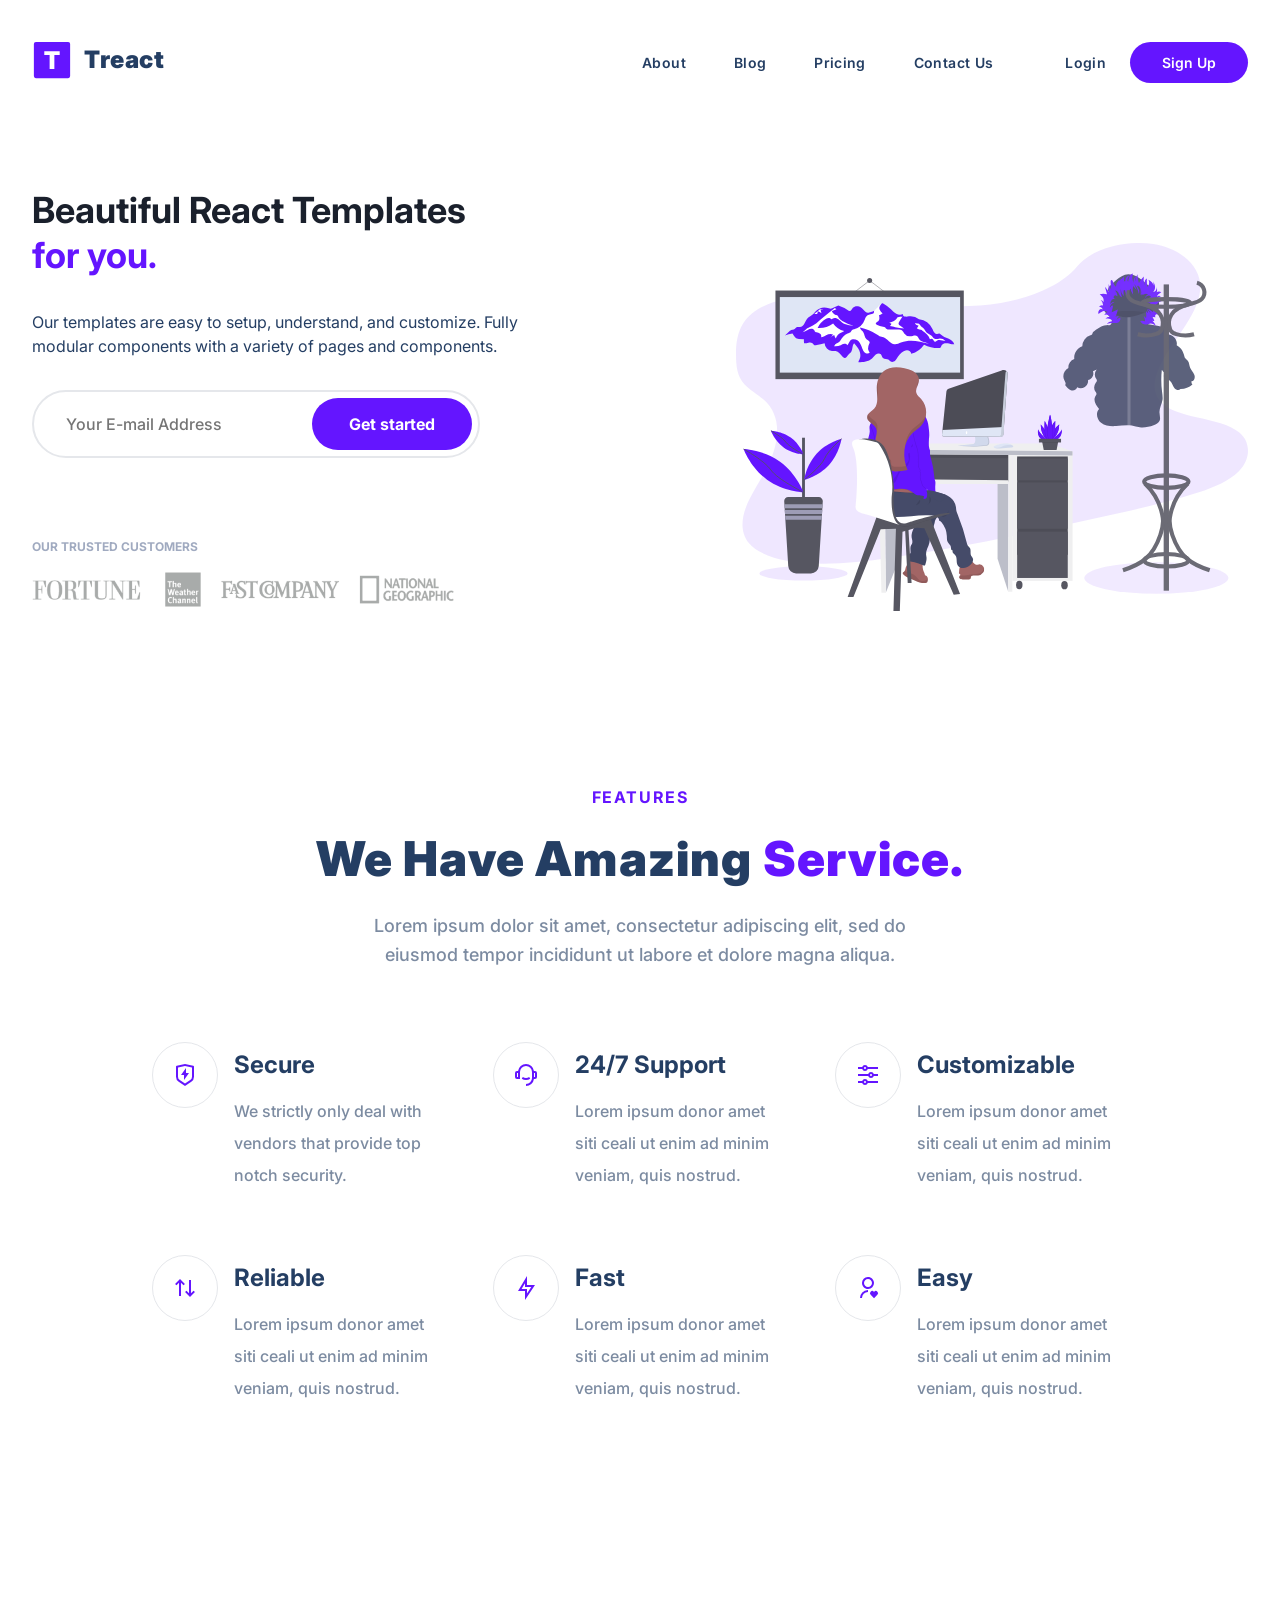
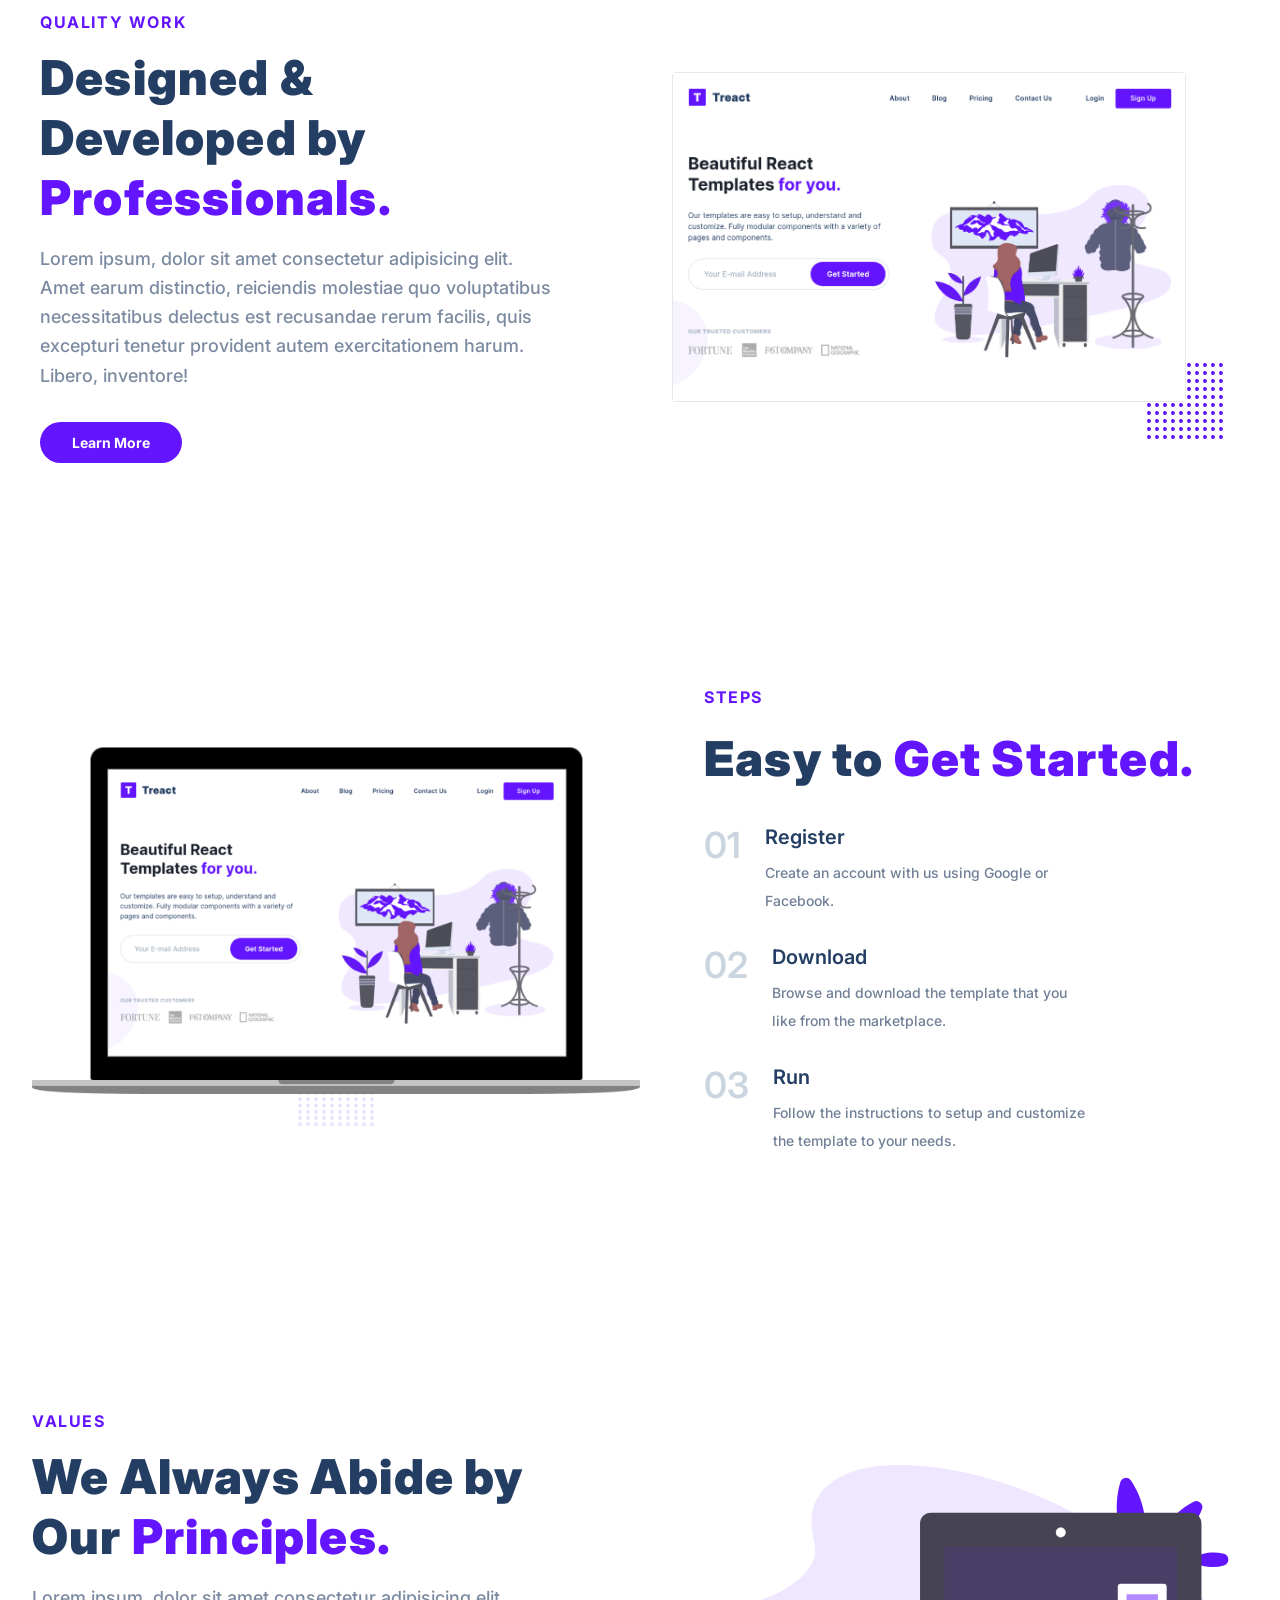
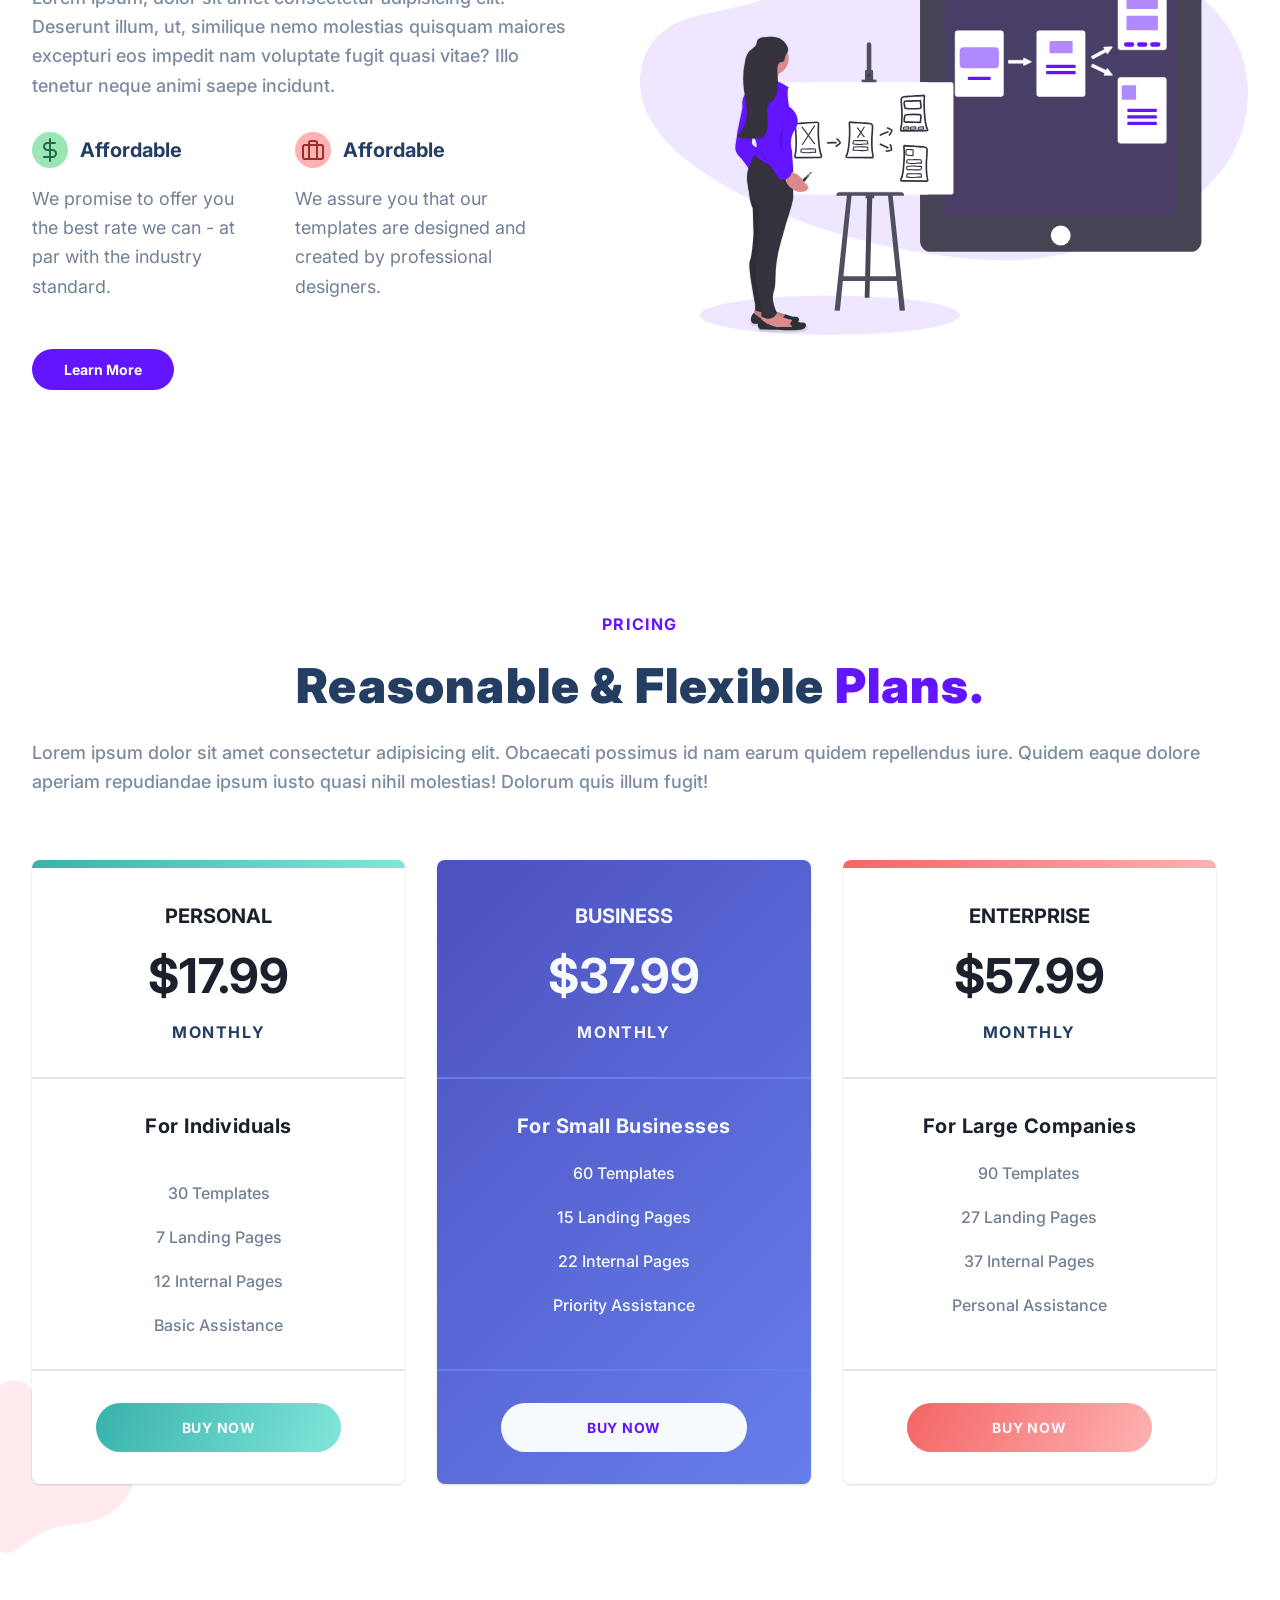
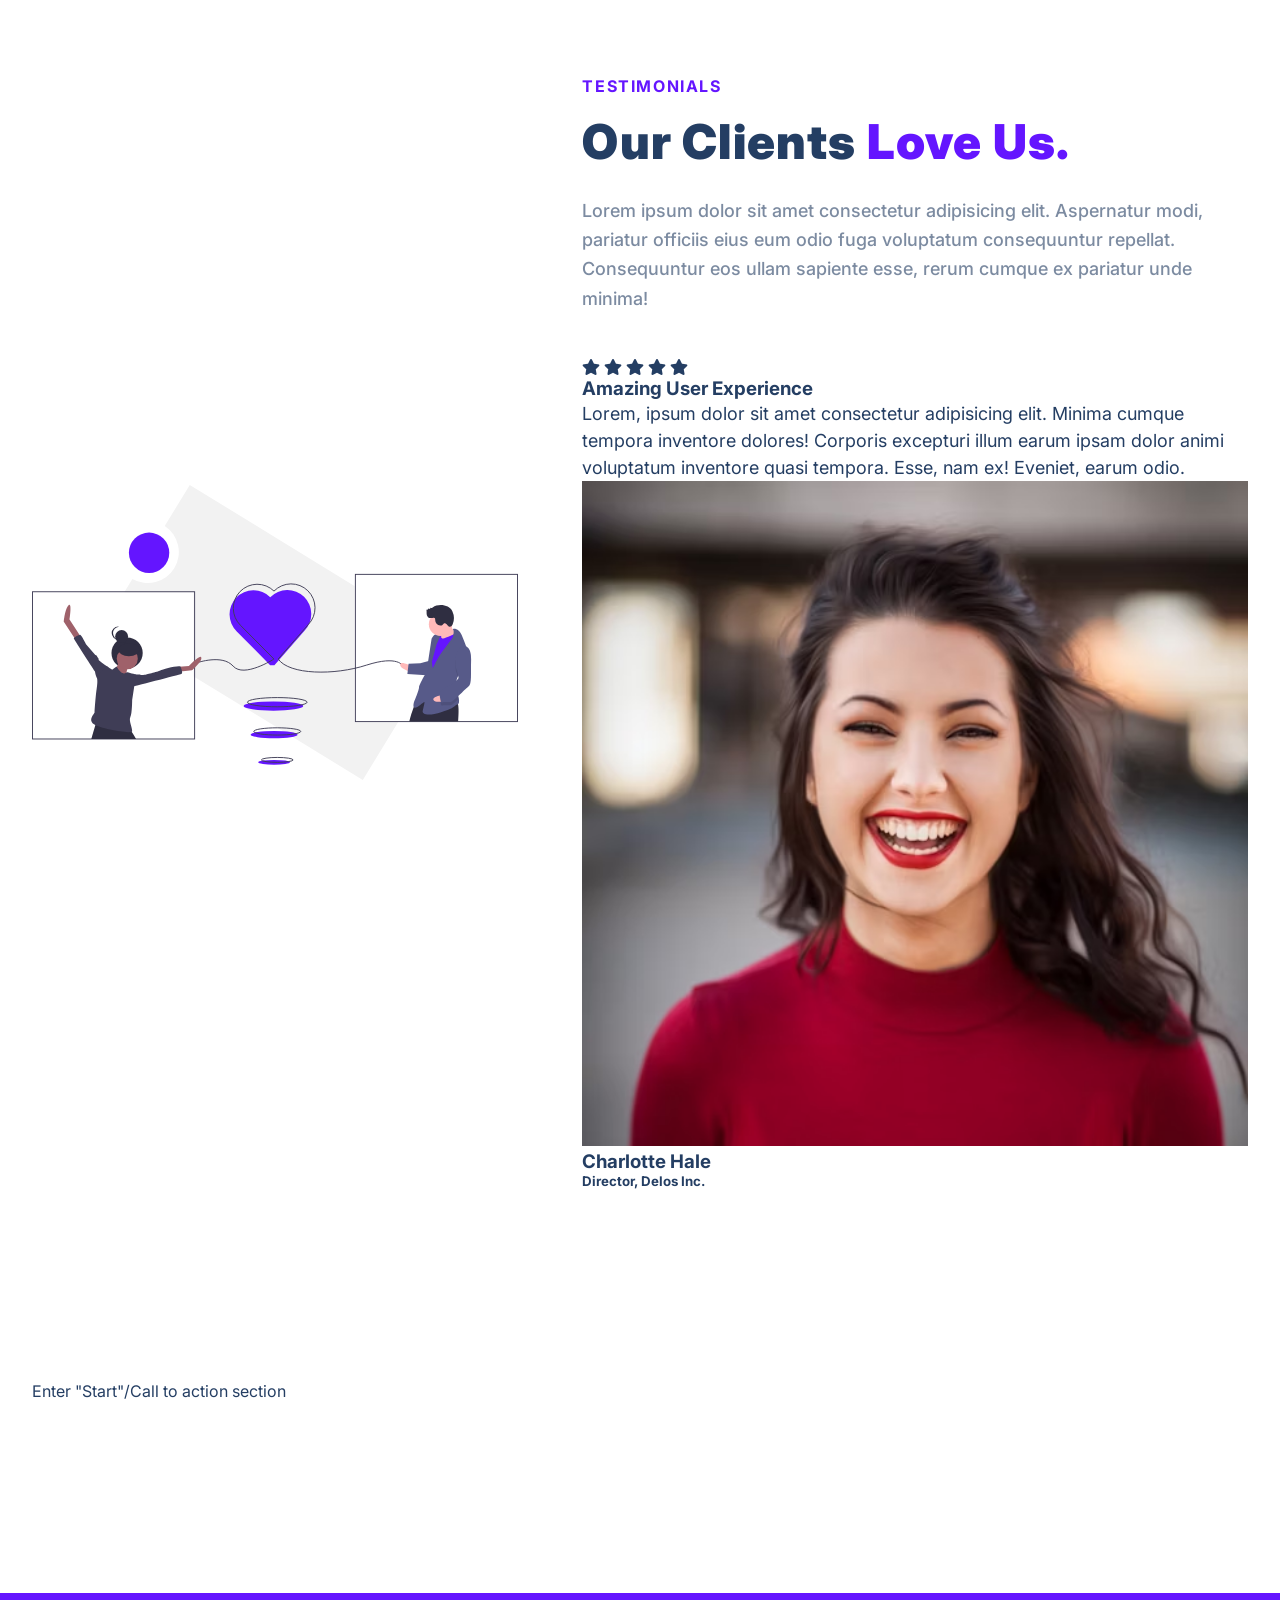
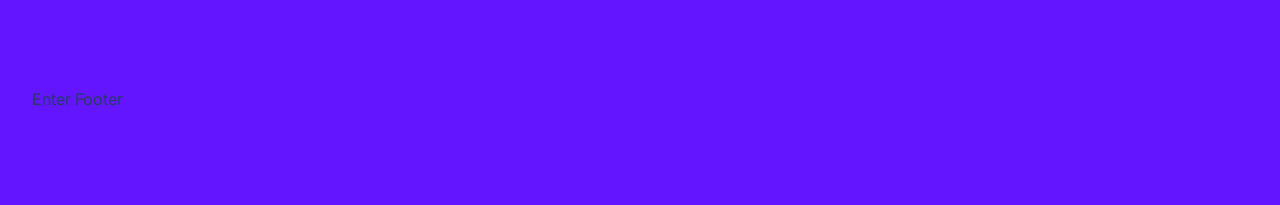
==== index.html @ c9177806 "Update: input stars for rating and begin styling testimonials section" ====
<!DOCTYPE html>
<html lang="en">

<head>
    <meta charset="UTF-8">
    <meta http-equiv="X-UA-Compatible" content="IE=edge">
    <meta name="viewport" content="width=device-width, initial-scale=1.0">
    <title>Document</title>
    <link rel="stylesheet" href="style.css">
    <link rel="stylesheet" href="https://pro.fontawesome.com/releases/v5.10.0/css/all.css"
        integrity="sha384-AYmEC3Yw5cVb3ZcuHtOA93w35dYTsvhLPVnYs9eStHfGJvOvKxVfELGroGkvsg+p" crossorigin="anonymous" />
    <script src="script.js"></script>
</head>

<body>
    <section id="landing">
        <nav>
            <div class="row nav__row">
                <div class="nav__logo">
                <img src="Treact Starter Resources\assets\logo.2c489fc453a1783cbadacf914efa3df6.svg" alt="Treact logo" class="nav__logo--img">  
                <div class="nav__logo--title">
                    Treact
                  </div>
                </div>
                <div class="nav__links">
                    <a href="#" class="nav__link">About</a>
                    <a class="nav__link not-allowed">Blog</a>
                    <a class="nav__link" href="#pricing">Pricing</a>
                    <a class="nav__link not-allowed">Contact Us</a>
                    <a class="nav__link login not-allowed">Login</a>
                    <a class="nav__link--primary not-allowed">
                        Sign Up
                    </a>
                </div>
                <button class="btn__menu" onclick="openMenu()">
                    <svg xmlns="http://www.w3.org/2000/svg" width="24" height="24" viewBox="0 0 24 24" fill="none"
                        stroke="currentColor" stroke-width="2" stroke-linecap="round" stroke-linejoin="round"
                        class="btn__menu--svg">
                        <line x1="3" y1="12" x2="21" y2="12"></line>
                        <line x1="3" y1="6" x2="21" y2="6"></line>
                        <line x1="3" y1="18" x2="21" y2="18"></line>
                    </svg>
                </button>
            </div>
        </nav>
        <div class="modal">
            <button class="btn__menu btn__menu--close" onclick="closeMenu()">
                <svg xmlns="http://www.w3.org/2000/svg" width="24" height="24" viewBox="0 0 24 24" fill="none"
                    stroke="currentColor" stroke-width="2" stroke-linecap="round" stroke-linejoin="round"
                    class="light___StyledCloseIcon-lj69nl-14 fASujC">
                    <line x1="18" y1="6" x2="6" y2="18"></line>
                    <line x1="6" y1="6" x2="18" y2="18"></line>
                </svg>
            </button>
            <div class="modal__links">
                <a href="#" class="modal__link" onclick="closeMenu()">About</a>
                <a class="modal__link not-allowed" onclick="closeMenu()">Blog</a>
                <a class="modal__link" href="#pricing" onclick="closeMenu()">Pricing</a>
                <a class="modal__link not-allowed" onclick="closeMenu()">Contact Us</a>
                <a class="modal__link not-allowed" onclick="closeMenu()">Login</a>
                <a class="modal__link modal__link--primary not-allowed" onclick="closeMenu()">Sign Up</a>
            </div>
        </div>
        <header>
            <div class="container">
                <div class="row">
                    <!-- We need a headline, a paragraph, a form, and some images -->
                    <div class="header__description">
                        <!-- shift + up arrow or down arrow selects multiple lines of code -->
                        <!-- alt + up arrow or down arrow moves lines of code up and down -->
                        <h1>
                            Beautiful React Templates <span class="purple">for you.</span>
                        </h1>
                        <p class="header__description--para">
                            Our templates are easy to setup, understand, and customize. Fully modular components with a variety of pages and components.
                        </p>
                        <div class="header__email">
                            <input type="email" class="header__email--input" placeholder="Your E-mail Address">
                            <button class="header__email--btn not-allowed">Get started</button>
                        </div>
                        <p class="header__customers--title">OUR TRUSTED CUSTOMERS</p>
                        <img src="Treact Starter Resources\assets\customers-logo-strip.680ac7c2e8ae28161d2c.png" alt="our biggest customers" class="header__customers">
                    </div>
                    <figure class="header__img--wrapper">
                        <img src="Treact Starter Resources\assets\design-illustration-2.6da6a00b20c07c4a9b65d1870679e1b8.svg" alt="girl on a computer in her room" class="header__img">
                    </figure>
            </div>
        </header>
    </section>
    <main>
        <section id="features">
            <div class="container">
                <div class="row">
                    <div class="row__narrow">
                        <h4 class="section__tag">
                            features
                        </h4>
                        <h2 class="section__title">
                            We Have Amazing <span class="purple">Service.</span>
                        </h2>
                        <div class="section__para">
                            Lorem ipsum dolor sit amet, consectetur adipiscing elit, sed do eiusmod tempor incididunt ut labore et dolore magna aliqua.
                        </div>
                        <div class="services">
                            <div class="service">
                                <div class="service__row">
                                    <figure class="service__icons">
                                        <img src="Treact Starter Resources\assets\shield-icon.daefe14b320b14fbd9cbd18908ac93ec.svg" alt="shield with a lightnight bolt" class="service__icon">
                                    </figure>
                                    <div class="service__description">
                                        <h2 class="service__title">Secure</h2>
                                        <p class="service__para">We strictly only deal with vendors that provide top notch security.</p>
                                    </div>
                                </div>
                            </div>
                            <div class="service">
                                <div class="service__row">
                                    <figure class="service__icons">
                                        <img src="Treact Starter Resources\assets\support-icon.f9253ffa8cb6ffde5bbaa05eb5136375.svg" alt="headphones with a microphone attached" class="service__icon">
                                    </figure>
                                    <div class="service__description">
                                        <h2 class="service__title">24/7 Support</h2>
                                        <p class="service__para">Lorem ipsum donor amet siti ceali ut enim ad minim veniam, quis nostrud.</p>
                                    </div>
                                </div>
                            </div>
                            <div class="service">
                                <div class="service__row">
                                    <figure class="service__icons">
                                        <img src="Treact Starter Resources\assets\customize-icon.367468c90fd796009b97fbfba67b2c6a.svg" alt="customization sliders" class="service__icon">
                                    </figure>
                                    <div class="service__description">
                                        <h2 class="service__title">Customizable</h2>
                                        <p class="service__para">Lorem ipsum donor amet siti ceali ut enim ad minim veniam, quis nostrud.</p>
                                    </div>
                                </div>
                            </div>
                            <div class="service">
                                <div class="service__row">
                                    <figure class="service__icons">
                                        <img src="Treact Starter Resources\assets\reliable-icon.1367510a8f0a1bec76dc425d25f92f43.svg" alt="2 arrows side by side pointing up and down" class="service__icon">
                                    </figure>
                                    <div class="service__description">
                                        <h2 class="service__title">Reliable</h2>
                                        <p class="service__para">Lorem ipsum donor amet siti ceali ut enim ad minim veniam, quis nostrud.</p>
                                    </div>
                                </div>
                            </div>
                            <div class="service">
                                <div class="service__row">
                                    <figure class="service__icons">
                                        <img src="Treact Starter Resources\assets\fast-icon.dbb971a73d4805d2fc3bcdacdb55beba.svg" alt="lightnight bolt" class="service__icon">
                                    </figure>
                                    <div class="service__description">
                                        <h2 class="service__title">Fast</h2>
                                        <p class="service__para">Lorem ipsum donor amet siti ceali ut enim ad minim veniam, quis nostrud.</p>
                                    </div>
                                </div>
                            </div>
                            <div class="service">
                                <div class="service__row">
                                    <figure class="service__icons">
                                        <img src="Treact Starter Resources\assets\simple-icon.673b7e1750b2a4ef32907fc164828d00.svg" alt="person icon" class="service__icon">
                                    </figure>
                                    <div class="service__description">
                                        <h2 class="service__title">Easy</h2>
                                        <p class="service__para">Lorem ipsum donor amet siti ceali ut enim ad minim veniam, quis nostrud.</p>
                                    </div>
                                </div>
                            </div>
                        </div>
                    </div>
                </div>
            </div>
        </section>
        <section id="quality">
            <div class="container">
                <div class="row">
                    <div class="quality__description">
                        <h4 class="section__tag">quality work</h4>
                        <h2 class="section__title">
                            Designed & Developed by <span class="purple">Professionals.</span>
                        </h2>
                        <p class="section__para">
                            Lorem ipsum, dolor sit amet consectetur adipisicing elit. Amet earum distinctio, reiciendis molestiae quo voluptatibus necessitatibus delectus est recusandae rerum facilis, quis excepturi tenetur provident autem exercitationem harum. Libero, inventore!
                        </p>
                        <button class="btn not-allowed">Learn More</button>
                    </div>
                    <div class="quality__img--wrapper">
                        <img src="Treact Starter Resources\assets\hero-screenshot-1.40a097b525c2f8c9808e.png" alt="webpage screenshot" class="quality__img">
                        <svg viewBox="0 0 1280 1280" class="quality__grid">
                            <path d="M55 33.5C44.5 37 35 47.6 32.8 58.3c-4.3 20.6 16.3 41.2 36.9 36.9 15.5-3.2 27.5-19 26-33.9-1.1-10.5-9-21.3-19-26.2-6.1-2.9-15.5-3.6-21.7-1.6zM183 33.5c-15.1 5-25.3 21.6-22.2 36.2 2.5 11.9 13.6 23 25.4 25.5 19.4 4.1 39.5-14.2 37.5-33.9-1.1-10.5-9-21.3-19-26.2-6.1-2.9-15.5-3.6-21.7-1.6zM311 33.5c-10.5 3.5-20 14.1-22.2 24.8-4.3 20.6 16.3 41.2 36.9 36.9 15.5-3.2 27.5-19 26-33.9-1.1-10.5-9-21.3-19-26.2-6.1-2.9-15.5-3.6-21.7-1.6zM439 33.5c-10.5 3.5-20 14.1-22.2 24.8-4.3 20.6 16.3 41.2 36.9 36.9 15.5-3.2 27.5-19 26-33.9-1.1-10.5-9-21.3-19-26.2-6.1-2.9-15.5-3.6-21.7-1.6zM567 33.5c-10.5 3.5-20 14.1-22.2 24.8-4.3 20.6 16.3 41.2 36.9 36.9 15.5-3.2 27.5-19 26-33.9-1.1-10.5-9-21.3-19-26.2-6.1-2.9-15.5-3.6-21.7-1.6zM695 33.5c-10.5 3.5-20 14.1-22.2 24.8-4.3 20.6 16.3 41.2 36.9 36.9 15.5-3.2 27.5-19 26-33.9-1.1-10.5-9-21.3-19-26.2-6.1-2.9-15.5-3.6-21.7-1.6zM823 33.5c-10.5 3.5-20 14.1-22.2 24.8-4.3 20.6 16.3 41.2 36.9 36.9 15.5-3.2 27.5-19 26-33.9-1.1-10.5-9-21.3-19-26.2-6.1-2.9-15.5-3.6-21.7-1.6zM951 33.5c-10.5 3.5-20 14.1-22.2 24.8-4.3 20.6 16.3 41.2 36.9 36.9 15.5-3.2 27.5-19 26-33.9-1.1-10.5-9-21.3-19-26.2-6.1-2.9-15.5-3.6-21.7-1.6zM1079 33.5c-10.5 3.5-20 14.1-22.2 24.8-2.5 11.7 3.2 24.4 14.2 31.9 10.7 7.4 22.9 7.5 33.7.3 17.7-11.8 20.1-33.8 5.3-48.5-8.5-8.6-20.7-11.9-31-8.5zM1207 33.5c-10.5 3.5-20 14.1-22.2 24.8-2.5 11.7 3.2 24.4 14.2 31.9 10.7 7.4 22.9 7.5 33.7.3 17.7-11.8 20.1-33.8 5.3-48.5-8.5-8.6-20.7-11.9-31-8.5zM55 161.5c-10.5 3.5-20 14.1-22.2 24.8-4.3 20.6 16.3 41.2 36.9 36.9 15.5-3.2 27.5-19 26-33.9-1.1-10.5-9-21.3-19-26.2-6.1-2.9-15.5-3.6-21.7-1.6zM183 161.5c-15.1 5-25.3 21.6-22.2 36.2 2.5 11.9 13.6 23 25.4 25.5 19.4 4.1 39.5-14.2 37.5-33.9-1.1-10.5-9-21.3-19-26.2-6.1-2.9-15.5-3.6-21.7-1.6zM311 161.5c-10.5 3.5-20 14.1-22.2 24.8-4.3 20.6 16.3 41.2 36.9 36.9 15.5-3.2 27.5-19 26-33.9-1.1-10.5-9-21.3-19-26.2-6.1-2.9-15.5-3.6-21.7-1.6zM439 161.5c-10.5 3.5-20 14.1-22.2 24.8-4.3 20.6 16.3 41.2 36.9 36.9 15.5-3.2 27.5-19 26-33.9-1.1-10.5-9-21.3-19-26.2-6.1-2.9-15.5-3.6-21.7-1.6zM567 161.5c-10.5 3.5-20 14.1-22.2 24.8-4.3 20.6 16.3 41.2 36.9 36.9 15.5-3.2 27.5-19 26-33.9-1.1-10.5-9-21.3-19-26.2-6.1-2.9-15.5-3.6-21.7-1.6zM695 161.5c-10.5 3.5-20 14.1-22.2 24.8-4.3 20.6 16.3 41.2 36.9 36.9 15.5-3.2 27.5-19 26-33.9-1.1-10.5-9-21.3-19-26.2-6.1-2.9-15.5-3.6-21.7-1.6zM823 161.5c-10.5 3.5-20 14.1-22.2 24.8-4.3 20.6 16.3 41.2 36.9 36.9 15.5-3.2 27.5-19 26-33.9-1.1-10.5-9-21.3-19-26.2-6.1-2.9-15.5-3.6-21.7-1.6zM951 161.5c-10.5 3.5-20 14.1-22.2 24.8-4.3 20.6 16.3 41.2 36.9 36.9 15.5-3.2 27.5-19 26-33.9-1.1-10.5-9-21.3-19-26.2-6.1-2.9-15.5-3.6-21.7-1.6zM1079 161.5c-10.5 3.5-20 14.1-22.2 24.8-2.5 11.7 3.2 24.4 14.2 31.9 10.7 7.4 22.9 7.5 33.7.3 17.7-11.8 20.1-33.8 5.3-48.5-8.5-8.6-20.7-11.9-31-8.5zM1207 161.5c-10.5 3.5-20 14.1-22.2 24.8-2.5 11.7 3.2 24.4 14.2 31.9 10.7 7.4 22.9 7.5 33.7.3 17.7-11.8 20.1-33.8 5.3-48.5-8.5-8.6-20.7-11.9-31-8.5zM55 289.5c-10.5 3.5-20 14.1-22.2 24.8-4.3 20.6 16.3 41.2 36.9 36.9 15.5-3.2 27.5-19 26-33.9-1.1-10.5-9-21.3-19-26.2-6.1-2.9-15.5-3.6-21.7-1.6zM183 289.5c-10.5 3.5-20 14.1-22.2 24.8-4.3 20.6 16.3 41.2 36.9 36.9 15.5-3.2 27.5-19 26-33.9-1.1-10.5-9-21.3-19-26.2-6.1-2.9-15.5-3.6-21.7-1.6zM311 289.5c-10.5 3.5-20 14.1-22.2 24.8-4.3 20.6 16.3 41.2 36.9 36.9 15.5-3.2 27.5-19 26-33.9-1.1-10.5-9-21.3-19-26.2-6.1-2.9-15.5-3.6-21.7-1.6zM439 289.5c-10.5 3.5-20 14.1-22.2 24.8-4.3 20.6 16.3 41.2 36.9 36.9 15.5-3.2 27.5-19 26-33.9-1.1-10.5-9-21.3-19-26.2-6.1-2.9-15.5-3.6-21.7-1.6zM567 289.5c-10.5 3.5-20 14.1-22.2 24.8-4.3 20.6 16.3 41.2 36.9 36.9 15.5-3.2 27.5-19 26-33.9-1.1-10.5-9-21.3-19-26.2-6.1-2.9-15.5-3.6-21.7-1.6zM695 289.5c-10.5 3.5-20 14.1-22.2 24.8-4.3 20.6 16.3 41.2 36.9 36.9 15.5-3.2 27.5-19 26-33.9-1.1-10.5-9-21.3-19-26.2-6.1-2.9-15.5-3.6-21.7-1.6zM823 289.5c-10.5 3.5-20 14.1-22.2 24.8-4.3 20.6 16.3 41.2 36.9 36.9 15.5-3.2 27.5-19 26-33.9-1.1-10.5-9-21.3-19-26.2-6.1-2.9-15.5-3.6-21.7-1.6zM951 289.5c-10.5 3.5-20 14.1-22.2 24.8-4.3 20.6 16.3 41.2 36.9 36.9 15.5-3.2 27.5-19 26-33.9-1.1-10.5-9-21.3-19-26.2-6.1-2.9-15.5-3.6-21.7-1.6zM1079 289.5c-10.5 3.5-20 14.1-22.2 24.8-4.3 20.6 16.3 41.2 36.9 36.9 15.5-3.2 27.5-19 26-33.9-1.1-10.5-9-21.3-19-26.2-6.1-2.9-15.5-3.6-21.7-1.6zM1207 289.5c-10.5 3.5-20 14.1-22.2 24.8-4.3 20.6 16.3 41.2 36.9 36.9 15.5-3.2 27.5-19 26-33.9-1.1-10.5-9-21.3-19-26.2-6.1-2.9-15.5-3.6-21.7-1.6zM55 417.5c-10.5 3.5-20 14.1-22.2 24.8-4.3 20.6 16.3 41.2 36.9 36.9 15.5-3.2 27.5-19 26-33.9-1.1-10.5-9-21.3-19-26.2-6.1-2.9-15.5-3.6-21.7-1.6zM183 417.5c-10.5 3.5-20 14.1-22.2 24.8-4.3 20.6 16.3 41.2 36.9 36.9 15.5-3.2 27.5-19 26-33.9-1.1-10.5-9-21.3-19-26.2-6.1-2.9-15.5-3.6-21.7-1.6zM311 417.5c-10.5 3.5-20 14.1-22.2 24.8-4.3 20.6 16.3 41.2 36.9 36.9 15.5-3.2 27.5-19 26-33.9-1.1-10.5-9-21.3-19-26.2-6.1-2.9-15.5-3.6-21.7-1.6zM439 417.5c-10.5 3.5-20 14.1-22.2 24.8-4.3 20.6 16.3 41.2 36.9 36.9 15.5-3.2 27.5-19 26-33.9-1.1-10.5-9-21.3-19-26.2-6.1-2.9-15.5-3.6-21.7-1.6zM567 417.5c-10.5 3.5-20 14.1-22.2 24.8-4.3 20.6 16.3 41.2 36.9 36.9 15.5-3.2 27.5-19 26-33.9-1.1-10.5-9-21.3-19-26.2-6.1-2.9-15.5-3.6-21.7-1.6zM695 417.5c-10.5 3.5-20 14.1-22.2 24.8-4.3 20.6 16.3 41.2 36.9 36.9 15.5-3.2 27.5-19 26-33.9-1.1-10.5-9-21.3-19-26.2-6.1-2.9-15.5-3.6-21.7-1.6zM823 417.5c-10.5 3.5-20 14.1-22.2 24.8-4.3 20.6 16.3 41.2 36.9 36.9 15.5-3.2 27.5-19 26-33.9-1.1-10.5-9-21.3-19-26.2-6.1-2.9-15.5-3.6-21.7-1.6zM951 417.5c-10.5 3.5-20 14.1-22.2 24.8-4.3 20.6 16.3 41.2 36.9 36.9 15.5-3.2 27.5-19 26-33.9-1.1-10.5-9-21.3-19-26.2-6.1-2.9-15.5-3.6-21.7-1.6zM1079 417.5c-10.5 3.5-20 14.1-22.2 24.8-4.3 20.6 16.3 41.2 36.9 36.9 15.5-3.2 27.5-19 26-33.9-1.1-10.5-9-21.3-19-26.2-6.1-2.9-15.5-3.6-21.7-1.6zM1207 417.5c-10.5 3.5-20 14.1-22.2 24.8-4.3 20.6 16.3 41.2 36.9 36.9 15.5-3.2 27.5-19 26-33.9-1.1-10.5-9-21.3-19-26.2-6.1-2.9-15.5-3.6-21.7-1.6zM55 545.5c-10.5 3.5-20 14.1-22.2 24.8-4.3 20.6 16.3 41.2 36.9 36.9 15.5-3.2 27.5-19 26-33.9-1.1-10.5-9-21.3-19-26.2-6.1-2.9-15.5-3.6-21.7-1.6zM183 545.5c-10.5 3.5-20 14.1-22.2 24.8-4.3 20.6 16.3 41.2 36.9 36.9 15.5-3.2 27.5-19 26-33.9-1.1-10.5-9-21.3-19-26.2-6.1-2.9-15.5-3.6-21.7-1.6zM311 545.5c-10.5 3.5-20 14.1-22.2 24.8-4.3 20.6 16.3 41.2 36.9 36.9 15.5-3.2 27.5-19 26-33.9-1.1-10.5-9-21.3-19-26.2-6.1-2.9-15.5-3.6-21.7-1.6zM439 545.5c-10.5 3.5-20 14.1-22.2 24.8-4.3 20.6 16.3 41.2 36.9 36.9 15.5-3.2 27.5-19 26-33.9-1.1-10.5-9-21.3-19-26.2-6.1-2.9-15.5-3.6-21.7-1.6zM567 545.5c-10.5 3.5-20 14.1-22.2 24.8-4.3 20.6 16.3 41.2 36.9 36.9 15.5-3.2 27.5-19 26-33.9-1.1-10.5-9-21.3-19-26.2-6.1-2.9-15.5-3.6-21.7-1.6zM695 545.5c-10.5 3.5-20 14.1-22.2 24.8-4.3 20.6 16.3 41.2 36.9 36.9 15.5-3.2 27.5-19 26-33.9-1.1-10.5-9-21.3-19-26.2-6.1-2.9-15.5-3.6-21.7-1.6zM823 545.5c-10.5 3.5-20 14.1-22.2 24.8-4.3 20.6 16.3 41.2 36.9 36.9 15.5-3.2 27.5-19 26-33.9-1.1-10.5-9-21.3-19-26.2-6.1-2.9-15.5-3.6-21.7-1.6zM951 545.5c-10.5 3.5-20 14.1-22.2 24.8-4.3 20.6 16.3 41.2 36.9 36.9 15.5-3.2 27.5-19 26-33.9-1.1-10.5-9-21.3-19-26.2-6.1-2.9-15.5-3.6-21.7-1.6zM1079 545.5c-10.5 3.5-20 14.1-22.2 24.8-4.3 20.6 16.3 41.2 36.9 36.9 15.5-3.2 27.5-19 26-33.9-1.1-10.5-9-21.3-19-26.2-6.1-2.9-15.5-3.6-21.7-1.6zM1207 545.5c-10.5 3.5-20 14.1-22.2 24.8-4.3 20.6 16.3 41.2 36.9 36.9 15.5-3.2 27.5-19 26-33.9-1.1-10.5-9-21.3-19-26.2-6.1-2.9-15.5-3.6-21.7-1.6zM55 673.5c-10.5 3.5-20 14.1-22.2 24.8-4.3 20.6 16.3 41.2 36.9 36.9 15.5-3.2 27.5-19 26-33.9-1.1-10.5-9-21.3-19-26.2-6.1-2.9-15.5-3.6-21.7-1.6zM183 673.5c-10.5 3.5-20 14.1-22.2 24.8-4.3 20.6 16.3 41.2 36.9 36.9 15.5-3.2 27.5-19 26-33.9-1.1-10.5-9-21.3-19-26.2-6.1-2.9-15.5-3.6-21.7-1.6zM311 673.5c-10.5 3.5-20 14.1-22.2 24.8-4.3 20.6 16.3 41.2 36.9 36.9 15.5-3.2 27.5-19 26-33.9-1.1-10.5-9-21.3-19-26.2-6.1-2.9-15.5-3.6-21.7-1.6zM439 673.5c-10.5 3.5-20 14.1-22.2 24.8-4.3 20.6 16.3 41.2 36.9 36.9 15.5-3.2 27.5-19 26-33.9-1.1-10.5-9-21.3-19-26.2-6.1-2.9-15.5-3.6-21.7-1.6zM567 673.5c-10.5 3.5-20 14.1-22.2 24.8-4.3 20.6 16.3 41.2 36.9 36.9 15.5-3.2 27.5-19 26-33.9-1.1-10.5-9-21.3-19-26.2-6.1-2.9-15.5-3.6-21.7-1.6zM695 673.5c-10.5 3.5-20 14.1-22.2 24.8-4.3 20.6 16.3 41.2 36.9 36.9 15.5-3.2 27.5-19 26-33.9-1.1-10.5-9-21.3-19-26.2-6.1-2.9-15.5-3.6-21.7-1.6zM823 673.5c-10.5 3.5-20 14.1-22.2 24.8-4.3 20.6 16.3 41.2 36.9 36.9 15.5-3.2 27.5-19 26-33.9-1.1-10.5-9-21.3-19-26.2-6.1-2.9-15.5-3.6-21.7-1.6zM951 673.5c-10.5 3.5-20 14.1-22.2 24.8-4.3 20.6 16.3 41.2 36.9 36.9 15.5-3.2 27.5-19 26-33.9-1.1-10.5-9-21.3-19-26.2-6.1-2.9-15.5-3.6-21.7-1.6zM1079 673.5c-10.5 3.5-20 14.1-22.2 24.8-4.3 20.6 16.3 41.2 36.9 36.9 15.5-3.2 27.5-19 26-33.9-1.1-10.5-9-21.3-19-26.2-6.1-2.9-15.5-3.6-21.7-1.6zM1207 673.5c-10.5 3.5-20 14.1-22.2 24.8-4.3 20.6 16.3 41.2 36.9 36.9 15.5-3.2 27.5-19 26-33.9-1.1-10.5-9-21.3-19-26.2-6.1-2.9-15.5-3.6-21.7-1.6zM55 801.5c-10.5 3.5-20 14.1-22.2 24.8-4.3 20.6 16.3 41.2 36.9 36.9 15.5-3.2 27.5-19 26-33.9-1.1-10.5-9-21.3-19-26.2-6.1-2.9-15.5-3.6-21.7-1.6zM183 801.5c-10.5 3.5-20 14.1-22.2 24.8-4.3 20.6 16.3 41.2 36.9 36.9 15.5-3.2 27.5-19 26-33.9-1.1-10.5-9-21.3-19-26.2-6.1-2.9-15.5-3.6-21.7-1.6zM311 801.5c-10.5 3.5-20 14.1-22.2 24.8-2.5 11.7 3.2 24.4 14.2 31.9 10.7 7.4 22.9 7.5 33.7.3 17.7-11.8 20.1-33.8 5.3-48.5-8.5-8.6-20.7-11.9-31-8.5zM439 801.5c-10.5 3.5-20 14.1-22.2 24.8-2.5 11.7 3.2 24.4 14.2 31.9 10.7 7.4 22.9 7.5 33.7.3 17.7-11.8 20.1-33.8 5.3-48.5-8.5-8.6-20.7-11.9-31-8.5zM567 801.5c-15.1 5-25.3 21.6-22.2 36.2 2.5 11.9 13.6 23 25.5 25.5 19.3 4.1 39.4-14.2 37.4-33.9-1.1-10.5-9-21.3-19-26.2-6.1-2.9-15.5-3.6-21.7-1.6zM695 801.5c-15.1 5-25.3 21.6-22.2 36.2 2.5 11.9 13.6 23 25.5 25.5 19.3 4.1 39.4-14.2 37.4-33.9-1.1-10.5-9-21.3-19-26.2-6.1-2.9-15.5-3.6-21.7-1.6zM823 801.5c-15.1 5-25.3 21.6-22.2 36.2 2.5 11.9 13.6 23 25.5 25.5 19.3 4.1 39.4-14.2 37.4-33.9-1.1-10.5-9-21.3-19-26.2-6.1-2.9-15.5-3.6-21.7-1.6zM951 801.5c-15.1 5-25.3 21.6-22.2 36.2 2.5 11.9 13.6 23 25.5 25.5 19.3 4.1 39.4-14.2 37.4-33.9-1.1-10.5-9-21.3-19-26.2-6.1-2.9-15.5-3.6-21.7-1.6zM1079 801.5c-10.5 3.5-20 14.1-22.2 24.8-4.3 20.6 16.3 41.2 36.9 36.9 15.5-3.2 27.5-19 26-33.9-1.1-10.5-9-21.3-19-26.2-6.1-2.9-15.5-3.6-21.7-1.6zM1207 801.5c-10.5 3.5-20 14.1-22.2 24.8-4.3 20.6 16.3 41.2 36.9 36.9 15.5-3.2 27.5-19 26-33.9-1.1-10.5-9-21.3-19-26.2-6.1-2.9-15.5-3.6-21.7-1.6zM55 929.5c-10.5 3.5-20 14.1-22.2 24.8-4.3 20.6 16.3 41.2 36.9 36.9 15.5-3.2 27.5-19 26-33.9-1.1-10.5-9-21.3-19-26.2-6.1-2.9-15.5-3.6-21.7-1.6zM183 929.5c-10.5 3.5-20 14.1-22.2 24.8-4.3 20.6 16.3 41.2 36.9 36.9 15.5-3.2 27.5-19 26-33.9-1.1-10.5-9-21.3-19-26.2-6.1-2.9-15.5-3.6-21.7-1.6zM311 929.5c-10.5 3.5-20 14.1-22.2 24.8-2.5 11.7 3.2 24.4 14.2 31.9 10.7 7.4 22.9 7.5 33.7.3 17.7-11.8 20.1-33.8 5.3-48.5-8.5-8.6-20.7-11.9-31-8.5zM439 929.5c-10.5 3.5-20 14.1-22.2 24.8-2.5 11.7 3.2 24.4 14.2 31.9 10.7 7.4 22.9 7.5 33.7.3 17.7-11.8 20.1-33.8 5.3-48.5-8.5-8.6-20.7-11.9-31-8.5zM567 929.5c-15.1 5-25.3 21.6-22.2 36.2 2.5 11.9 13.6 23 25.5 25.5 19.3 4.1 39.4-14.2 37.4-33.9-1.1-10.5-9-21.3-19-26.2-6.1-2.9-15.5-3.6-21.7-1.6zM695 929.5c-15.1 5-25.3 21.6-22.2 36.2 2.5 11.9 13.6 23 25.5 25.5 19.3 4.1 39.4-14.2 37.4-33.9-1.1-10.5-9-21.3-19-26.2-6.1-2.9-15.5-3.6-21.7-1.6zM823 929.5c-15.1 5-25.3 21.6-22.2 36.2 2.5 11.9 13.6 23 25.5 25.5 19.3 4.1 39.4-14.2 37.4-33.9-1.1-10.5-9-21.3-19-26.2-6.1-2.9-15.5-3.6-21.7-1.6zM951 929.5c-15.1 5-25.3 21.6-22.2 36.2 2.5 11.9 13.6 23 25.5 25.5 19.3 4.1 39.4-14.2 37.4-33.9-1.1-10.5-9-21.3-19-26.2-6.1-2.9-15.5-3.6-21.7-1.6zM1079 929.5c-10.5 3.5-20 14.1-22.2 24.8-4.3 20.6 16.3 41.2 36.9 36.9 15.5-3.2 27.5-19 26-33.9-1.1-10.5-9-21.3-19-26.2-6.1-2.9-15.5-3.6-21.7-1.6zM1207 929.5c-10.5 3.5-20 14.1-22.2 24.8-4.3 20.6 16.3 41.2 36.9 36.9 15.5-3.2 27.5-19 26-33.9-1.1-10.5-9-21.3-19-26.2-6.1-2.9-15.5-3.6-21.7-1.6zM55 1057.5c-10.5 3.5-20 14.1-22.2 24.8-4.3 20.6 16.3 41.2 36.9 36.9 15.5-3.2 27.5-19 26-33.9-1.1-10.5-9-21.3-19-26.2-6.1-2.9-15.5-3.6-21.7-1.6zM183 1057.5c-10.5 3.5-20 14.1-22.2 24.8-4.3 20.6 16.3 41.2 36.9 36.9 15.5-3.2 27.5-19 26-33.9-1.1-10.5-9-21.3-19-26.2-6.1-2.9-15.5-3.6-21.7-1.6zM311 1057.5c-10.5 3.5-20 14.1-22.2 24.8-2.5 11.7 3.2 24.4 14.2 31.9 10.7 7.4 22.9 7.5 33.7.3 17.7-11.8 20.1-33.8 5.3-48.5-8.5-8.6-20.7-11.9-31-8.5zM439 1057.5c-10.5 3.5-20 14.1-22.2 24.8-2.5 11.7 3.2 24.4 14.2 31.9 10.7 7.4 22.9 7.5 33.7.3 17.7-11.8 20.1-33.8 5.3-48.5-8.5-8.6-20.7-11.9-31-8.5zM567 1057.5c-10.5 3.5-20 14.1-22.2 24.8-4.3 20.6 16.3 41.2 36.9 36.9 15.5-3.2 27.5-19 26-33.9-1.1-10.5-9-21.3-19-26.2-6.1-2.9-15.5-3.6-21.7-1.6zM695 1057.5c-10.5 3.5-20 14.1-22.2 24.8-4.3 20.6 16.3 41.2 36.9 36.9 15.5-3.2 27.5-19 26-33.9-1.1-10.5-9-21.3-19-26.2-6.1-2.9-15.5-3.6-21.7-1.6zM823 1057.5c-10.5 3.5-20 14.1-22.2 24.8-4.3 20.6 16.3 41.2 36.9 36.9 15.5-3.2 27.5-19 26-33.9-1.1-10.5-9-21.3-19-26.2-6.1-2.9-15.5-3.6-21.7-1.6zM951 1057.5c-10.5 3.5-20 14.1-22.2 24.8-4.3 20.6 16.3 41.2 36.9 36.9 15.5-3.2 27.5-19 26-33.9-1.1-10.5-9-21.3-19-26.2-6.1-2.9-15.5-3.6-21.7-1.6zM1079 1057.5c-10.5 3.5-20 14.1-22.2 24.8-4.3 20.6 16.3 41.2 36.9 36.9 15.5-3.2 27.5-19 26-33.9-1.1-10.5-9-21.3-19-26.2-6.1-2.9-15.5-3.6-21.7-1.6zM1207 1057.5c-10.5 3.5-20 14.1-22.2 24.8-4.3 20.6 16.3 41.2 36.9 36.9 15.5-3.2 27.5-19 26-33.9-1.1-10.5-9-21.3-19-26.2-6.1-2.9-15.5-3.6-21.7-1.6zM55 1185.5c-10.5 3.5-20 14.1-22.2 24.8-4.3 20.6 16.3 41.2 36.9 36.9 15.5-3.2 27.5-19 26-33.9-1.1-10.5-9-21.3-19-26.2-6.1-2.9-15.5-3.6-21.7-1.6zM183 1185.5c-10.5 3.5-20 14.1-22.2 24.8-4.3 20.6 16.3 41.2 36.9 36.9 15.5-3.2 27.5-19 26-33.9-1.1-10.5-9-21.3-19-26.2-6.1-2.9-15.5-3.6-21.7-1.6zM311 1185.5c-10.5 3.5-20 14.1-22.2 24.8-4.3 20.6 16.3 41.2 36.9 36.9 15.5-3.2 27.5-19 26-33.9-1.1-10.5-9-21.3-19-26.2-6.1-2.9-15.5-3.6-21.7-1.6zM439 1185.5c-10.5 3.5-20 14.1-22.2 24.8-4.3 20.6 16.3 41.2 36.9 36.9 15.5-3.2 27.5-19 26-33.9-1.1-10.5-9-21.3-19-26.2-6.1-2.9-15.5-3.6-21.7-1.6zM567 1185.5c-10.5 3.5-20 14.1-22.2 24.8-4.3 20.6 16.3 41.2 36.9 36.9 15.5-3.2 27.5-19 26-33.9-1.1-10.5-9-21.3-19-26.2-6.1-2.9-15.5-3.6-21.7-1.6zM695 1185.5c-10.5 3.5-20 14.1-22.2 24.8-4.3 20.6 16.3 41.2 36.9 36.9 15.5-3.2 27.5-19 26-33.9-1.1-10.5-9-21.3-19-26.2-6.1-2.9-15.5-3.6-21.7-1.6zM823 1185.5c-10.5 3.5-20 14.1-22.2 24.8-4.3 20.6 16.3 41.2 36.9 36.9 15.5-3.2 27.5-19 26-33.9-1.1-10.5-9-21.3-19-26.2-6.1-2.9-15.5-3.6-21.7-1.6zM951 1185.5c-10.5 3.5-20 14.1-22.2 24.8-4.3 20.6 16.3 41.2 36.9 36.9 15.5-3.2 27.5-19 26-33.9-1.1-10.5-9-21.3-19-26.2-6.1-2.9-15.5-3.6-21.7-1.6zM1079 1185.5c-10.5 3.5-20 14.1-22.2 24.8-4.3 20.6 16.3 41.2 36.9 36.9 15.5-3.2 27.5-19 26-33.9-1.1-10.5-9-21.3-19-26.2-6.1-2.9-15.5-3.6-21.7-1.6zM1207 1185.5c-10.5 3.5-20 14.1-22.2 24.8-4.3 20.6 16.3 41.2 36.9 36.9 15.5-3.2 27.5-19 26-33.9-1.1-10.5-9-21.3-19-26.2-6.1-2.9-15.5-3.6-21.7-1.6z"></path>
                        </svg>
                    </div>
                </div>
            </div>
        </section>
        <section id="steps">
            <div class="container">
                <div class="row">
                    <figure class="steps__img--wrapper">
                        <img src="Treact Starter Resources\assets\hero-screenshot-2.241aac1fbc66db29d873.png" alt="laptop with Treact website open" class="steps__img">
                        <svg viewBox="0 0 1280 1280" class="steps__grid" xmlns="http://www.w3.org/2000/svg">
                            <defs>
                                <path id="line-of-balls" d="M55 33.5C44.5 37 35 47.6 32.8 58.3c-4.3 20.6 16.3 41.2 36.9 36.9 15.5-3.2 27.5-19 26-33.9-1.1-10.5-9-21.3-19-26.2-6.1-2.9-15.5-3.6-21.7-1.6zM183 33.5c-15.1 5-25.3 21.6-22.2 36.2 2.5 11.9 13.6 23 25.4 25.5 19.4 4.1 39.5-14.2 37.5-33.9-1.1-10.5-9-21.3-19-26.2-6.1-2.9-15.5-3.6-21.7-1.6zM311 33.5c-10.5 3.5-20 14.1-22.2 24.8-4.3 20.6 16.3 41.2 36.9 36.9 15.5-3.2 27.5-19 26-33.9-1.1-10.5-9-21.3-19-26.2-6.1-2.9-15.5-3.6-21.7-1.6zM439 33.5c-10.5 3.5-20 14.1-22.2 24.8-4.3 20.6 16.3 41.2 36.9 36.9 15.5-3.2 27.5-19 26-33.9-1.1-10.5-9-21.3-19-26.2-6.1-2.9-15.5-3.6-21.7-1.6zM567 33.5c-10.5 3.5-20 14.1-22.2 24.8-4.3 20.6 16.3 41.2 36.9 36.9 15.5-3.2 27.5-19 26-33.9-1.1-10.5-9-21.3-19-26.2-6.1-2.9-15.5-3.6-21.7-1.6zM695 33.5c-10.5 3.5-20 14.1-22.2 24.8-4.3 20.6 16.3 41.2 36.9 36.9 15.5-3.2 27.5-19 26-33.9-1.1-10.5-9-21.3-19-26.2-6.1-2.9-15.5-3.6-21.7-1.6zM823 33.5c-10.5 3.5-20 14.1-22.2 24.8-4.3 20.6 16.3 41.2 36.9 36.9 15.5-3.2 27.5-19 26-33.9-1.1-10.5-9-21.3-19-26.2-6.1-2.9-15.5-3.6-21.7-1.6zM951 33.5c-10.5 3.5-20 14.1-22.2 24.8-4.3 20.6 16.3 41.2 36.9 36.9 15.5-3.2 27.5-19 26-33.9-1.1-10.5-9-21.3-19-26.2-6.1-2.9-15.5-3.6-21.7-1.6zM1079 33.5c-10.5 3.5-20 14.1-22.2 24.8-2.5 11.7 3.2 24.4 14.2 31.9 10.7 7.4 22.9 7.5 33.7.3 17.7-11.8 20.1-33.8 5.3-48.5-8.5-8.6-20.7-11.9-31-8.5zM1207 33.5c-10.5 3.5-20 14.1-22.2 24.8-2.5 11.7 3.2 24.4 14.2 31.9 10.7 7.4 22.9 7.5 33.7.3 17.7-11.8 20.1-33.8 5.3-48.5-8.5-8.6-20.7-11.9-31-8.5z"></path>
                            </defs>
                            <!-- Repeat the line 10 times with vertical spacing -->
                            <g fill="rgba(100, 21, 255, 0.15)">
                                <use href="#line-of-balls" transform="translate(0, 0)"></use>
                                <use href="#line-of-balls" transform="translate(0, 100)"></use>
                                <use href="#line-of-balls" transform="translate(0, 200)"></use>
                                <use href="#line-of-balls" transform="translate(0, 300)"></use>
                                <use href="#line-of-balls" transform="translate(0, 400)"></use>
                                <use href="#line-of-balls" transform="translate(0, 500)"></use>
                                <use href="#line-of-balls" transform="translate(0, 600)"></use>
                                <use href="#line-of-balls" transform="translate(0, 700)"></use>
                                <use href="#line-of-balls" transform="translate(0, 800)"></use>
                                <use href="#line-of-balls" transform="translate(0, 900)"></use>
                            </g>
                        </svg>
                    </figure>
                    <div class="steps__description">
                        <h4 class="section__tag">steps</h4>
                        <h2 class="section__title">
                            Easy to <span class="purple">Get Started.</span>
                        </h2>
                        <ol class="steps__list">
                            <li class="step">
                                <div class="step__number">
                                    01
                                </div>
                                <div class="step__description">
                                    <h2 class="step__title">
                                        Register
                                    </h2>
                                    <p class="step__para">
                                        Create an account with us using Google or Facebook.
                                    </p>
                                </div>
                            </li>
                            <li class="step">
                                <div class="step__number">
                                    02
                                </div>
                                <div class="step__description">
                                    <h2 class="step__title">
                                        Download
                                    </h2>
                                    <p class="step__para">
                                        Browse and download the template that you like from the marketplace.
                                    </p>
                                </div>
                            </li>
                            <li class="step">
                                <div class="step__number">
                                    03
                                </div>
                                <div class="step__description">
                                    <h2 class="step__title">
                                        Run
                                    </h2>
                                    <p class="step__para">
                                        Follow the instructions to setup and customize the template to your needs.
                                    </p>
                                </div>
                            </li>
                        </ol>
                    </div>
                </div>
            </div>
        </section>
        <section id="values">
            <div class="container">
                <div class="row">
                    <div class="values__description">
                        <h4 class="section__tag">values</h4>
                        <h2 class="section__title">
                            We Always Abide by Our <span class="purple">Principles.</span>
                        </h2>
                        <p class="section__para">
                            Lorem ipsum, dolor sit amet consectetur adipisicing elit. Deserunt illum, ut, similique nemo molestias quisquam maiores excepturi eos impedit nam voluptate fugit quasi vitae? Illo tenetur neque animi saepe incidunt.
                        </p>
                        <ul class="values__list">
                            <li class="value">
                                <div class="value__title">
                                    <figure class="value__img--wrapper">
                                        <svg xmlns="http://www.w3.org/2000/svg" width="24" height="24" viewBox="0 0 24 24" fill="none" stroke="rgba(39, 103, 73, 1)" stroke-width="2" stroke-linecap="round" stroke-linejoin="round" class="value__img">
                                            <line x1="12" y1="1" x2="12" y2="23"></line>
                                            <path d="M17 5H9.5a3.5 3.5 0 0 0 0 7h5a3.5 3.5 0 0 1 0 7H6"></path>
                                        </svg>
                                    </figure>
                                    <div class="value__name">Affordable</div>
                                </div>
                                <p class="value__para">We promise to offer you the best rate we can - at par with the industry standard.</p>
                            </li>
                            <li class="value">
                                <div class="value__title">
                                    <figure class="value__img--wrapper">
                                        <svg xmlns="http://www.w3.org/2000/svg" width="24" height="24" viewBox="0 0 24 24" fill="none" stroke="rgba(155, 44, 44, 1)" stroke-width="2" stroke-linecap="round" stroke-linejoin="round" class="value__img">
                                            <rect x="2" y="7" width="20" height="14" rx="2" ry="2"></rect>
                                            <path d="M16 21V5a2 2 0 0 0-2-2h-4a2 2 0 0 0-2 2v16"></path>
                                        </svg>
                                    </figure>
                                    <div class="value__name">Affordable</div>
                                </div>
                                <p class="value__para">We assure you that our templates are designed and created by professional designers.</p>
                            </li>
                        </ul>
                        <button class="btn not-allowed">Learn More</button>
                    </div>
                    <img src="Treact Starter Resources\assets\prototype-illustration.21bc4b3f612a2f257c3d361067582485.svg" alt="prototype illustration" class="values__img">
                </div>
            </div>
        </section>
        <section id="pricing">
            <div class="container">
                <div class="row">
                    <h4 class="section__tag">pricing</h4>
                    <h2 class="section__title">
                        Reasonable & Flexible <span class="purple">Plans.</span>
                    </h2>
                    <p class="section__para">Lorem ipsum dolor sit amet consectetur adipisicing elit. Obcaecati possimus id nam earum quidem repellendus iure. Quidem eaque dolore aperiam repudiandae ipsum iusto quasi nihil molestias! Dolorum quis illum fugit!</p>
                </div>
                <div class="plans">
                    <div class="plan">
                        <div class="plan__stripe"></div>
                        <div class="plan__head">
                            <h3 class="plan__title">PERSONAL</h3>
                            <h2 class="plan__price">$17.99</h2>
                            <h4 class="plan__subtitle">MONTHLY</h4>
                        </div>
                        <div class="plan__body">
                            <h4 class="plan__for__who">For Individuals</h4>
                            <ul class="plan__feature">
                                <li class="plan__feature">30 Templates</li>
                                <li class="plan__feature">7 Landing Pages</li>
                                <li class="plan__feature">12 Internal Pages</li>
                                <li class="plan__feature">Basic Assistance</li>
                            </ul>
                        </div>
                        <div class="plan__foot">
                            <button class="buy__now not-allowed">BUY NOW</button>
                        </div>
                    </div>
                    <div class="plan">
                        <div class="plan__stripe"></div>
                        <div class="plan__head">
                            <h3 class="plan__title">BUSINESS</h3>
                            <h2 class="plan__price">$37.99</h2>
                            <h4 class="plan__subtitle">MONTHLY</h4>
                        </div>
                        <div class="plan__body">
                            <h4 class="plan__for__who">For Small Businesses</h4>
                            <ul class="plan__features">
                                <li class="plan__feature">60 Templates</li>
                                <li class="plan__feature">15 Landing Pages</li>
                                <li class="plan__feature">22 Internal Pages</li>
                                <li class="plan__feature">Priority Assistance</li>
                            </ul>
                        </div>
                        <div class="plan__foot">
                            <button class="buy__now not-allowed">BUY NOW</button>
                        </div>
                    </div>
                    <div class="plan">
                        <div class="plan__stripe"></div>
                        <div class="plan__head">
                            <h3 class="plan__title">ENTERPRISE</h3>
                            <h2 class="plan__price">$57.99</h2>
                            <h4 class="plan__subtitle">MONTHLY</h4>
                        </div>
                        <div class="plan__body">
                            <h4 class="plan__for__who">For Large Companies</h4>
                            <ul class="plan__features">
                                <li class="plan__feature">90 Templates</li>
                                <li class="plan__feature">27 Landing Pages</li>
                                <li class="plan__feature">37 Internal Pages</li>
                                <li class="plan__feature">Personal Assistance</li>
                            </ul>
                        </div>
                        <div class="plan__foot">
                            <button class="buy__now not-allowed">BUY NOW</button>
                        </div>
                    </div>
                    <svg width="600" height="600" viewBox="0 0 600 600" xmlns="http://www.w3.org/2000/svg" class="plans__blob">
                        <g transform="translate(300,300)">
                            <path d="M82,-98.3C129.8,-57.7,208.2,-54.1,229.6,-26.6C251.1,1,215.6,52.5,172.9,74.9C130.2,97.2,80.3,90.4,37.8,107.5C-4.8,124.7,-40,165.7,-63.3,162.3C-86.5,158.8,-97.8,110.9,-109.3,72.2C-120.7,33.5,-132.2,4.1,-140.1,-37.4C-147.9,-79,-152.1,-132.6,-128.1,-177.3C-104.1,-222.1,-52.1,-258,-17.5,-237.2C17.1,-216.4,34.3,-138.9,82,-98.3Z" fill="#FFB4BC"></path>
                        </g>
                    </svg>
                </div>
            </div>
        </section>
        <section id="testimonials">
            <div class="container">
                <div class="row">
                    <img src="Treact Starter Resources\assets\love-illustration.c759090fa833369ad6ffb6eb19cacb3e.svg" alt="happy people" class="testimonials__img">
                    <div class="testimonials__description">
                        <h4 class="section__tag">testimonials</h4>
                        <h2 class="section__title">
                            Our Clients <span class="purple">Love Us.</span>
                        </h2>
                        <p class="section__para">Lorem ipsum dolor sit amet consectetur adipisicing elit. Aspernatur modi, pariatur officiis eius eum odio fuga voluptatum consequuntur repellat. Consequuntur eos ullam sapiente esse, rerum cumque ex pariatur unde minima!</p>
                        <div class="testimonial">
                            <div class="testimonial__rating">
                                <i class="fas fa-star" aria-hidden="true"></i>
                                <i class="fas fa-star" aria-hidden="true"></i>
                                <i class="fas fa-star" aria-hidden="true"></i>
                                <i class="fas fa-star" aria-hidden="true"></i>
                                <i class="fas fa-star" aria-hidden="true"></i>
                            </div>
                            <h3 class="testimonial__summary">Amazing User Experience</h3>
                            <p class="testimonial__para">Lorem, ipsum dolor sit amet consectetur adipisicing elit. Minima cumque tempora inventore dolores! Corporis excepturi illum earum ipsam dolor animi voluptatum inventore quasi tempora. Esse, nam ex! Eveniet, earum odio.</p>
                            <div class="client">
                                <div class="client__img--wrapper">
                                    <img src="Treact Starter Resources\assets\photo-1494790108377-be9c29b29330.avif" alt="Charlotte Hale, Director, Delos Inc." class="client__img">
                                </div>
                                <h3 class="client__name">Charlotte Hale</h3>
                                <h5 class="client__job">Director, Delos Inc.</h5>
                                <div class="arrows"></div>
                            </div>
                        </div>
                    </div>
                </div>
            </div>
        </section>
        <section id="start">
            <div class="container">
                <div class="row">
                    <!--  -->Enter "Start"/Call to action section<!--  -->
                </div>
            </div>
        </section>
    </main>
    <footer>
        <div class="row footer__row">
            <!--  -->Enter Footer<!--  -->
        </div>
    </footer>
</body>

</html>

<!-- 
Force git to deploy a page by typing into command line:
    git commit --allow-empty -m "Trigger GitHub Pages deployment" (all one line)
    git push origin main 
-->
---- style.css ----
@import url("https://fonts.googleapis.com/css2?family=Inter:wght@100;200;300;400;500;600;700;800;900&display=swap");

* {
  margin: 0;
  padding: 0;
  box-sizing: border-box;
  font-family: "Inter", system-ui;
  color: #243e63;
}

html {
  scroll-behavior: smooth;
}

body {
  max-width: 100vw;
  overflow-x: hidden;
}

main {
  margin-bottom: 96px;
}

section {
  padding: 0 32px;
}


h1 {
    font-size: 48px;
    color: #1a202c;
    line-height: 1.25;
}

p {
    font-size: 18px;
    line-height: 1.5;
}

img {
  width: 100%;
}


button {
  cursor: pointer;
  border: none;
}

.container {
  padding: 96px 0;
}

.row {
  width: 100%;
  max-width: 1280px;
  margin: 0 auto;
}

.row__narrow {
  width: 100%;
  max-width: 1024px;
  margin: 0 auto;
}

.purple {
  color: #6415ff;
}

.section__tag {
  font-size: 16px;
  color: #6415ff;
  letter-spacing: 1.6px;
  font-weight: 700;
  text-transform: uppercase;
}

.section__title {
  font-size: 48px;
  font-weight: 900;
  color: rgb(36, 62, 99);
  line-height: 1.5;
  margin: 16px 0;
  letter-spacing: 0.025em;
  /* This means the letter spacing will be 0.025 times the font size of the current element i.e. the section title */
}

.section__para {
  font-size: 18px;
  font-weight: 500;
  color: #7c8ba1;
  line-height: 1.625;
}

.btn {
  border: none;
  border-radius: 500px;
  background-color: #6415ff;
  padding: 12px 32px;
  color: #fff;
  font-weight: bold;
  font-size: 14px;
  transition: all 300ms ease;
  cursor: pointer;
}

.btn:hover {
  background-color: rgba(80, 17, 204);
}

/* 

NAVBAR ↓

*/

nav {
  display: flex;
  padding-top: 32px;
}

.nav__row {
  display: flex;
  justify-content: space-between;
}

.nav__logo {
  display: flex;
  align-items: center;
  margin: 8px 0;
  padding-bottom: 4px;
}

.nav__logo--title {
  font-weight: 900;
  font-size: 24px;
  margin-left: 12px;
  padding-bottom: 2px;
  letter-spacing: 0.6px;
}

.nav__logo--img {
  height: 40px;
  width: 40px;
}

.nav__links {
  display: flex;
  align-items: center;
  padding-bottom: 2px;
}

.nav__link {
  font-size: 14px;
  font-weight: 600;
  /* font-weight is not measured in px */
  padding-top: 4px;
  margin: 0 24px;
  letter-spacing: 0.35px;
  border-bottom: 2px solid transparent;
  position: relative;
  cursor: pointer;
  text-decoration: none;
}

.nav__link::after {
  content: "";
  position: absolute;
  left: 0;
  bottom: -6px;
  width: 100%;
  height: 2px;
  background-color: #6415ff;
  opacity: 0;
  transition: all 300ms ease;
}

.nav__link:hover::after {
  opacity: 1;
}

.login {
  margin-left: 48px;
}

.nav__link--primary {
  font-size: 14px;
  font-weight: 600;
  margin: 0;
  padding: 10px 32px;
  margin-top: 2px;
  border-radius: 9999px;
  color: #fff;
  background-color: #6415ff;
  line-height: 1.5;
  border: none;
  width: auto;
  transition: all 300ms ease;
}

.nav__link--primary:hover {
  background-color: #4f12c7;
}

.btn__menu {
  display: none;
  background: transparent;
  border: none;
  transition: all 300ms ease;
}

.btn__menu--svg:hover {
  filter: invert(26%) sepia(94%) saturate(7476%) hue-rotate(261deg)
    brightness(94%) contrast(115%);
}

.modal {
  position: fixed;
  top: 0;
  left: 0;
  right: 0;
  height: 378px;
  margin: 24px 16px;
  padding: 32px;
  background-color: #fff;
  border: 1px solid rgb(229, 231, 235);
  border-radius: 8px;
  z-index: 4;
  visibility: hidden;
  opacity: 0;
  transform: translateX(300%);
  transition: all 300ms ease;
}

.modal__links {
  width: 100%;
  height: 100%;
  display: flex;
  flex-direction: column;
  align-items: center;
}

.modal__link {
  color: #1a202c;
  font-size: 18px;
  font-weight: 600;
  line-height: 1.5;
  margin: 8px 0;
  padding-bottom: 4px;
  border-bottom: 2px solid transparent;
  cursor: pointer;
  text-decoration: none;
}

.modal__link--primary {
  color: #f7fafc;
  padding: 12px 32px;
  background: #6415ff;
  border-radius: 500px;
  border: none;
}

.menu--open .modal {
  visibility: visible;
  opacity: 1;
  transform: translateX(0);
}

.btn__menu--close {
  position: fixed;
  top: 24px;
  right: 18px;
}

.not-allowed {
  cursor: not-allowed;
}

/* 

HEADER / ABOUT US ↓

*/

header .row {
  display: flex;
  align-items: center;
  justify-content: space-between;
}

.purple {
  color: #6415ff;
}

.header__description {
  width: 40%;
}

.header__img--wrapper {
  width: 60%;
}

.header__description--para {
  margin: 32px 0;
}

.header__email {
  width: 100%;
  max-width: 448px;
  height: 68px;
  position: relative;
  display: flex;
  justify-content: flex-end;
  align-items: center;
}

.header__email--input {
  width: 100%;
  border-radius: 500px;
  border: 2px solid rgb(229, 231, 235);
  padding: 20px 192px 20px 32px;
  color: rgb(36, 62, 99);
  font-size: 16px;
  font-weight: 500;
  position: absolute;
  top: 0;
  bottom: 0;
  z-index: 1;
  transition: border-color 300ms ease;
}

/* You can comment out multiple lines of code by highlighting them and then pressing CTRL + K, CTRL + C. */

.header__email--input:hover {
  border-color: rgba(160, 170, 192);
}

.header__email--input:focus,
.header__email--input:active {
  outline: none;
  border-color: rgba(100, 21, 255);
}

.header__email--btn {
  z-index: 2;
  margin: 8px;
  height: calc(100% - 16px);
  border-radius: 500px;
  width: 160px;
  background-color: #6415ff;
  color: #fff;
  font-weight: 700;
  font-size: 16px;
  transition: all 300ms ease;
}

.header__email--btn:hover {
  background-color: rgba(60, 13, 153);
}

.header__customers {
  margin-top: 16px;
  padding-right: 128px;
  opacity: 50%;
}

.header__customers--title {
  margin-top: 80px;
  font-size: 12px;
  font-weight: 700;
  color: rgba(160, 170, 192);
  letter-spacing: 0.6;
}

.header__img--wrapper {
  width: calc(100% - 40%);
}

.header__img {
  width: 100%;
  max-width: 768px;
}

/* 

FEATURES ↓

*/

#features {
  position: relative;
}

#features .container {
  padding: 80px 0;
}

#features .row {
  width: 100%;
  max-width: 1200px;
  margin: 0 auto;
}

#features .row__narrow {
  display: flex;
  flex-direction: column;
  align-items: center;
}

#features .section__title {
  text-align: center;
}

#features .section__para {
  text-align: center;
  max-width: 567px;
}

.services {
  display: flex;
  flex-wrap: wrap;
  margin-top: 40px;
}

.service {
  display: flex;
  width: calc(100% / 3);
}

.service__row {
  display: flex;
  align-items: flex-start;
  padding: 32px 24px;
}

.service__description {
  display: flex;
  flex-direction: column;
  margin-top: 8px;
  margin-left: 16px;
}

.service__icons {
  display: flex;
  padding: 20px;
  border: 1px solid #e5e7eb;
  border-radius: 500px;
}

.service__icon {
    width: 24px;
    height: 24px;
}

.service__para {
    margin-top: 16px;
    font-size: 16px;
    max-width: calc(634px / 3);
    color: rgb(124, 139, 161);
    line-height: 2; 
    /* line-height doesn't need a unit of measure*/
    font-weight: 500;
}

/* 

QUALITY WORK ↓

*/

#quality .row {
  display: flex;
  justify-content: space-between;
  align-items: center;
  width: 100%;
  max-width: 1200px;
  margin: 0 auto;
}

#quality .section__title {
    line-height: 1.25;
}

#quality .btn {
    margin-top: 32px;
}

.quality__description {
    max-width: 576px;
    margin-right: 64px;
}

.quality__img--wrapper {
    border-radius: 4px;
    border: 1px solid rgb(229, 231, 235);
    position: relative;
    margin: 0 54px;
    z-index: 2;
    display: flex;
}

.quality__description, .quality__img--wrapper {
    width: 50%;
}

.quality__img {
    z-index: 1;
}

.quality__grid {
    transform: translateX(50%) translateY(50%) scaleX(1) scaleY(1);
    width: 80px;
    height: 80px;
    position: absolute;
    right: 0px;
    bottom: 0px;
    fill: rgb(100, 21, 255);
    --tw-text-opacity: 1;
    color: rgba(100, 21, 255, var(--tw-text-opacity));
    z-index: 0;
    display: block;
}
/* 

STEPS ↓

*/

#steps .row {
  display: flex;
  justify-content: space-between;
  align-items: center;
}

.steps__img--wrapper {
    display: flex;
    position: relative;
}

.steps__img--wrapper, .steps__description {
    width: 50%;
}

.steps__img {
    z-index: 2;
}

.steps__grid {
    position: absolute;
    bottom: 100px;
    left: 50%;
    transform: translateX(-50%);
    width: 10rem;
    height: 10rem;
    opacity: 0.8;
    z-index: -10;
    color: rgb(100, 21, 255);
    fill: currentColor;
}

.steps__description {
    padding: 32px 0;
    padding-left: 64px;
}

.step {
    display: flex;
    align-items: flex-start;
    margin-top: 32px;
}

.step__number {
    color: #cbd5e0;
    font-size: 36px;
    font-weight: 600;
    line-height: 1;
}

.step__description {
    display: flex;
    flex-direction: column;
    margin-left: 24px;
    max-width: 320px;
}

.step__title {
    font-weight: 600;
    font-size: 20px;
    color: #243e63;
    line-height: 1;
}

.step__para {
    font-size: 14px;
    color: #718096;
    margin-top: 12px;
    font-weight: 500;
    line-height: 2;
}

/* 

VALUES ↓

*/

#values .row {
  display: flex;
  justify-content: space-between;
  align-items: center;
}

#values .section__title {
    line-height: 1.25;
}

.values__description {
    padding: 32px 64px 32px 0;
}

.values__description, .values__img {
    width: 50%;
}

.values__list {
    margin-left: 0px;
    margin-right: 0px;
    display: flex;
    max-width: none;
    flex-direction: row;
}

.value {
    margin-top: 2rem;
    margin-right: 2rem;
    align-items: flex-start;
    display: flex;
    flex-direction: column;
}

.value:nth-of-type(1) {
    margin-top: 32px;
    margin-right: 32px;
}

.value:nth-of-type(2) {
    margin-top: 32px;
}

.value__title {
    display: flex;
    align-items: center;
}

.value__img--wrapper {
    border-radius: 50%;
    display: flex;
    justify-content: center;
    align-items: center;
    width: 36px;
    height: 36px;
}

.value:nth-child(1) .value__img--wrapper {
    background-color: #9ae6b4;
}

.value:nth-child(2) .value__img--wrapper {
    background-color: #feb2b2;
}

.value__name {
    margin-left: 12px;
    font-size: 20px;
    font-weight: bold;
    color: #243e63;
}

.value__para {
    margin-top: 16px;
    line-height: 1.625;
    color: #718096;
}

#values .btn {
    margin-top: 48px;
}

/*

PRICING ↓

*/

#pricing .row {
  display: flex;
  flex-direction: column;
  align-items: center;
}

#pricing .section__title {
  text-align: center;
}

.plans {
    display: flex;
    position: relative;
    flex-direction: row;
    width: 100%;
    justify-content: space-between;
}

.plan {
    position: relative;
    margin-top: 4rem;
    width: 100%;
    max-width: 24rem;
    display: flex;
    flex-direction: column;
    border-radius: 0.5rem;
    background-color: rgb(255 255 255);
    padding-left: 2rem;
    padding-right: 2rem;
    margin-right: 2rem;
    padding-top: 0.5rem;
    text-align: center;
    color: rgb(26 32 44);
    box-shadow: rgba(0, 0, 0, 0) 0px 0px 0px 0px, rgba(0, 0, 0, 0) 0px 0px 0px 0px, rgba(0, 0, 0, 0.1) 0px 1px 3px 0px, rgba(0, 0, 0, 0.06) 0px 1px 2px 0px;
}

.plan:nth-child(2) {
    background: linear-gradient(135deg, rgb(76, 81, 191) 0%, rgb(102, 126, 234) 100%);
}

.plan__stripe {
    position: absolute;
    left: 0px;
    right: 0px;
    top: 0px;
    height: 0.5rem;
    border-top-left-radius: 0.5rem;
    border-top-right-radius: 0.5rem;
}

.buy__now {
    border-radius: 0.25rem;
    background-color: rgb(100, 21, 255);
    padding: 0.75rem 2rem;
    font-weight: 700;
    color: rgb(247, 250, 252);
    transition: all 300ms ease;
    width: 100%;
    border-radius: 9999px;
    padding-top: 1rem;
    padding-bottom: 1rem;
    font-size: 0.875rem;
    text-transform: uppercase;
    letter-spacing: 0.05em;  
}

.buy__now:hover {
  transform: translate(1px, -1px);
  box-shadow: rgba(0, 0, 0, 0) 0px 0px 0px 0px, rgba(0, 0, 0, 0) 0px 0px 0px 0px,
    rgba(0, 0, 0, 0.1) 0px 20px 25px -5px,
    rgba(0, 0, 0, 0.04) 0px 10px 10px -5px;
}

.plan:nth-child(1) .plan__stripe, .plan:nth-child(1) .buy__now {
    color: #f7fafc;
    background: linear-gradient(115deg, rgb(56, 178, 172) 0%, rgb(129, 230, 217) 100%);
}

.plan:nth-child(3) .plan__stripe, .plan:nth-child(3) .buy__now {
    color: #f7fafc;
    background: linear-gradient(115deg, rgb(245, 101, 101) 0%, rgb(254, 178, 178) 100%);
}

.plan__head {
    display: flex;
    flex-direction: column;
    padding-top: 2rem;
    padding-bottom: 2rem;
    text-transform: uppercase;
    line-height: 1.625;
}

.plan__title, .plan__price, .plan__subtitle {
    font-weight: bold;
    line-height: 1.625;
}

.plan__title {
    font-size: 20px;
}

.plan__price {
    font-size: 48px;
    margin: 4px 0;
}

.plan__subtitle {
    font-size: 16px;
    letter-spacing: 0.1em;
}

.plan__body {
    margin-left: -2rem;
    margin-right: -2rem;
    display: flex;
    flex: 1 1 0%;
    flex-direction: column;
    border-top-width: 2px;
    border-bottom-width: 2px;
    padding: 2rem;
}

.plan__for__who {
    font-size: 20px;
    font-weight: 700;
    line-height: 1.5;
    letter-spacing: 0.025em;
}

.plan__feature {
    margin-top: 20px;
    font-weight: 500;
    color: #718096;
    font-size: 16px;
    line-height: 1.5;
    list-style: none;
}

.plan:nth-child(odd) .plan__title, .plan:nth-child(odd) .plan__price, .plan:nth-child(odd) .plan__for__who {
    color: #1a202c;
}

.plan:nth-child(1) .plan__body, .plan:nth-child(3) .plan__body {
    border-top: 2px solid rgb(229, 231, 235);
    border-bottom: 2px solid rgb(229, 231, 235);
}

.plan:nth-child(2) .plan__body {
    border-top: 2px solid rgb(102, 126, 234);
    border-bottom: 2px solid rgb(102, 126, 234);
}

.plan__foot {
    padding-left: 4rem;
    padding-right: 4rem;
    padding-top: 2rem;
    padding-bottom: 2rem;
}

.plan:nth-child(2) .plan__title, .plan:nth-child(2) .plan__price, .plan:nth-child(2) .plan__for__who, .plan:nth-child(2) .plan__subtitle, .plan:nth-child(2) .plan__feature {
    color: #f7fafc;
}

.plan:nth-child(2) .buy__now {
    color: #6415ff;
    background-color: #f7fafc;
}

.plans__blob {
    z-index: -10;
    position: absolute;
    left: 0;
    bottom: 0;
    transform: translateX(-50%) translateY(50%) scaleX(1) scaleY(1);
    height: 256px;
    width: 256px;
    opacity: 0.25;
}

/* 

TESTIMONIALS ↓

*/

#testimonials .row {
  display: flex;
  margin-left: auto;
  margin-right: auto;
  max-width: 1280px;
  align-items: center;
  justify-content: space-between;
}

#testimonials .section__title {
    margin-bottom: 24px;
    line-height: 1.25;
}

.testimonials__img, .testimonials__description {
    width: 50%;
}

.testimonials__description {
    display: flex;
    flex-direction: column;
    padding-left: 64px;
}

.testimonial {
    margin-top: 40px;
}

.testimonial__rating {
    color: rgba(246, 173, 85);
    margin-right: 2px;
    margin-top: 4px;
}

/* 

START / CALL TO ACTION ↓

*/

#start .row {
  position: relative;
  overflow: hidden;
}

/* 

FOOTER ↓

*/

footer {
  padding: 96px 32px;
  background-color: rgb(100, 21, 255);
  margin-bottom: -32px;
  position: relative;
  overflow: hidden;
}

/* 

MOBILE RESPONSIVENESS ↓

*/

@media (max-width: 1280px) {
  header .row {
    align-items: flex-end;
  }

  h1 {
    font-size: 36px;
    color: #1a202c;
    line-height: 1.25;
  }

  .header__description--para {
    font-size: 16px;
  }

  .header__customers {
    padding-right: 64px;
  }

  .header__img--wrapper {
    display: flex;
    justify-content: flex-end;
  }

  .header__img {
    max-width: 512px;
  }

  .steps__grid {
    height: 5rem;
    width: 5rem;
    bottom: -50px;
  }

  .plan__foot {
    padding-left: 2rem;
    padding-right: 2rem;
  }

  .buy__now {
    max-width: none;
  }

  .testimonials__img {
    width: 40%;
  }

  .testimonials__description {
    width: calc(100% - 40%);
  }
}

@media (max-width: 1024px) {
  .btn__menu {
    display: block;
  }

  header .row {
    flex-direction: column;
    align-items: center;
  }

  footer {
    padding: 80px 32px;
  }

  .nav__links {
    opacity: 0;
  }

  h1 {
    font-size: 30px;
  }

  .section__title {
    font-size: 36px;
  }

  .section__para {
    font-size: 16px;
  }

  .header__description {
    text-align: center;
    display: flex;
    flex-direction: column;
    align-items: center;
  }

  .header__description--para {
    margin: 20px 0;
  }

  .header__customers {
    padding-right: 0px;
  }

  .header__description,
  .header__img--wrapper {
    width: 100%;
    max-width: 512px;
    margin: 0 auto;
  }

  .header__customers--title,
  .header__img--wrapper {
    margin-top: 48px;
  }

  #features .section__title,
  #pricing .section__title {
    font-size: 48px;
  }

  .services {
    max-width: 768px;
  }

  .service {
    width: calc(50%);
  }

  .service__row {
    padding: 32px 8px;
    margin: 0 16px;
  }

  .service__title {
    line-height: 1;
  }

  .service__para {
    max-width: none;
  }

  .quality__description {
    margin-right: 0px;
    padding-right: 48px;
  }

  .values__list {
    max-width: 20rem;
    flex-direction: column;
  }

  .value {
    margin-top: 2.5rem;
  }

  .plans {
    flex-direction: column;
    align-items: center;
  }

  .plan {
    margin-right: 0px;
  }

  .testimonials__description {
    padding-left: 48px;
  }
}

@media (max-width: 768px) {
  .section__para {
    font-size: 14px;
  }

  .nav__links {
    opacity: 0;
  }

  .services {
    justify-content: center;
  }

  .service {
    width: auto;
    max-width: 384px;
  }

  #quality .row,
  #values .row {
    flex-direction: column-reverse;
  }

  #steps .row,
  #testimonials .row {
    flex-direction: column;
    align-items: center;
  }

  #pricing .row {
    margin-top: 40px;
  }

  .quality__description, .steps__description, .values__description, .testimonials__description {
    padding: 0;
    margin-top: 64px;
    text-align: center;
  }

  .quality__description, .quality__img--wrapper, .steps__description, .steps__img--wrapper, .values__description, .values__img, .testimonials__description, .testimonials__img {
    width: 100%;
    max-width: 448px;
  }

  .step {
    flex-direction: column;
    align-items: center;
  }

  .step__description {
    margin-top: 12px;
    margin-left: 0;
  }

  .testimonials__description {
    padding-left: 0;
  }
}

@media (max-width: 640px) {
  .container {
    padding: 80px 0;
  }

  .nav__logo {
    margin: 8px 0;
    padding-bottom: 4px;
  }

  main {
    margin-bottom: 80px;
  }

  .nav__links {
    opacity: 0;
  }

  .service__title {
    letter-spacing: 0.025em;
    line-height: 1;
  }

  .service__para {
    margin-top: 4px;
    line-height: 2;
  }

  .plan__foot {
    padding: 2rem 1rem;
  }
}
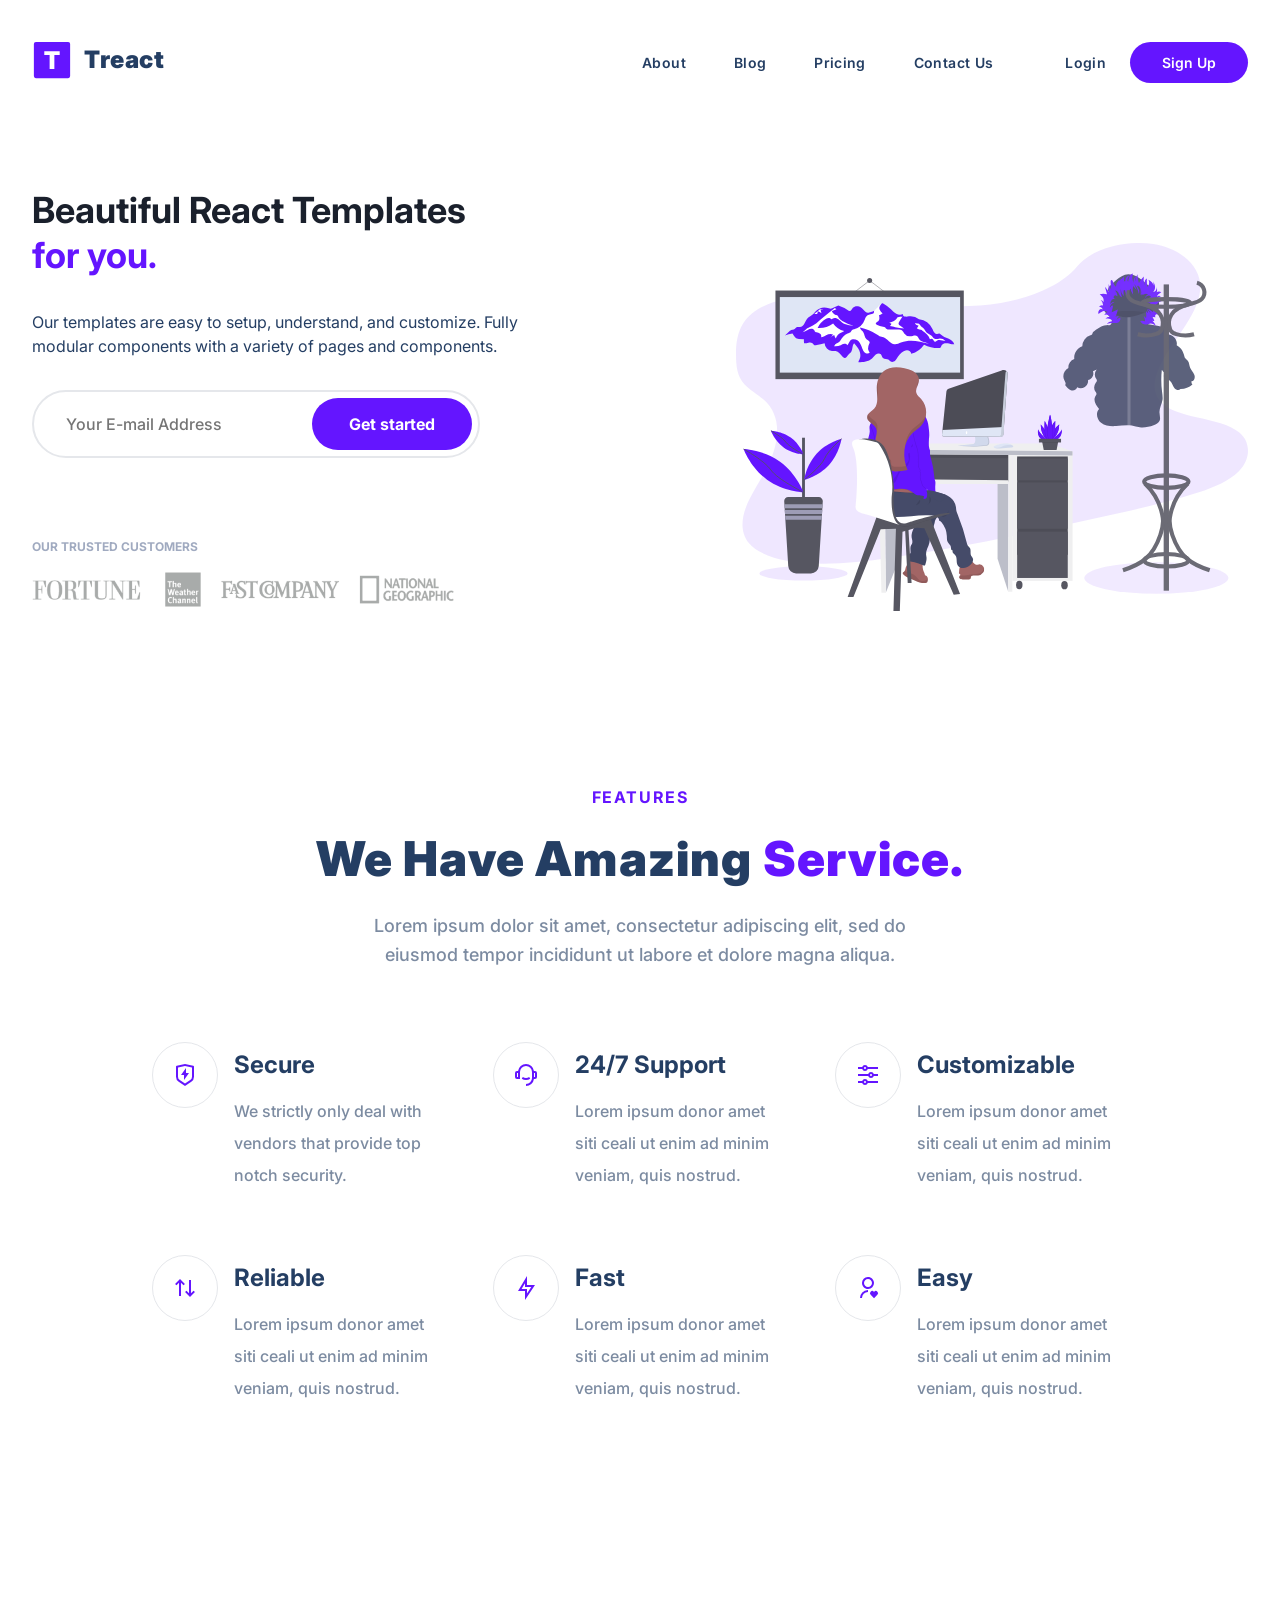
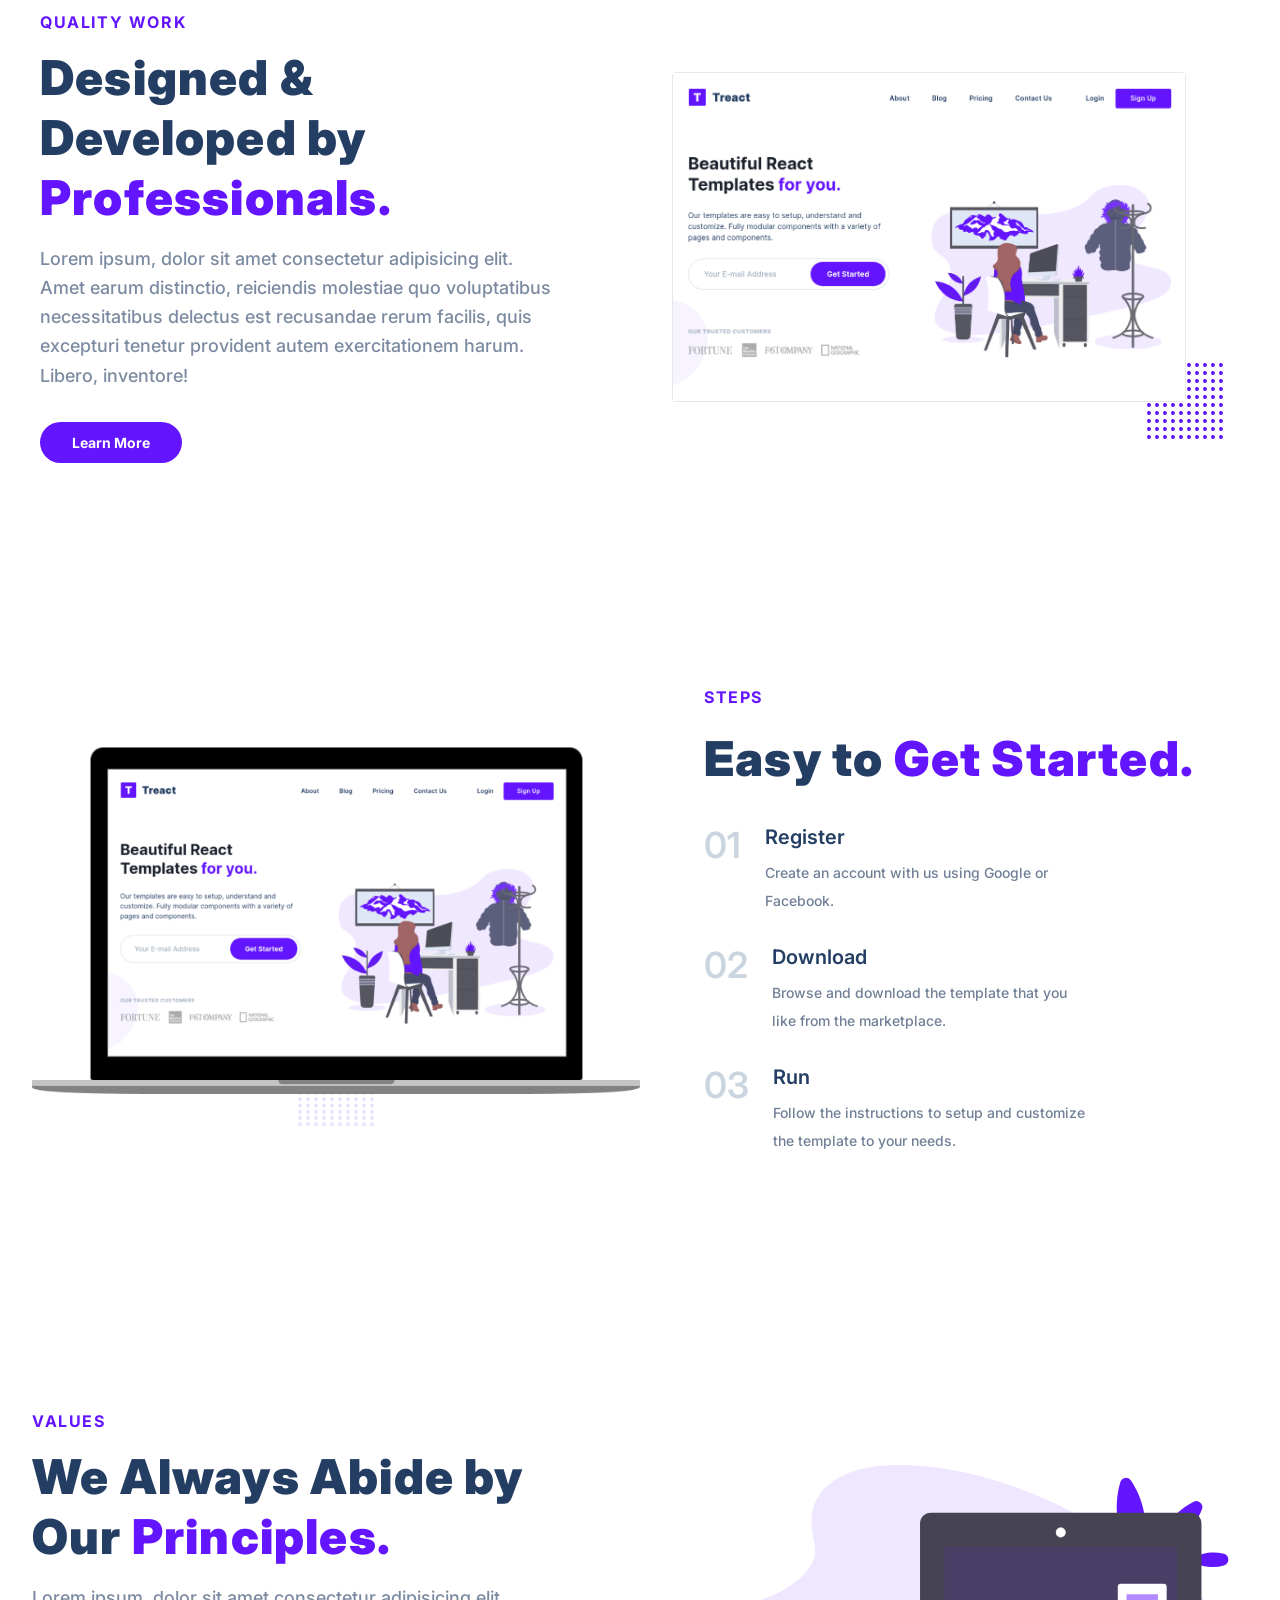
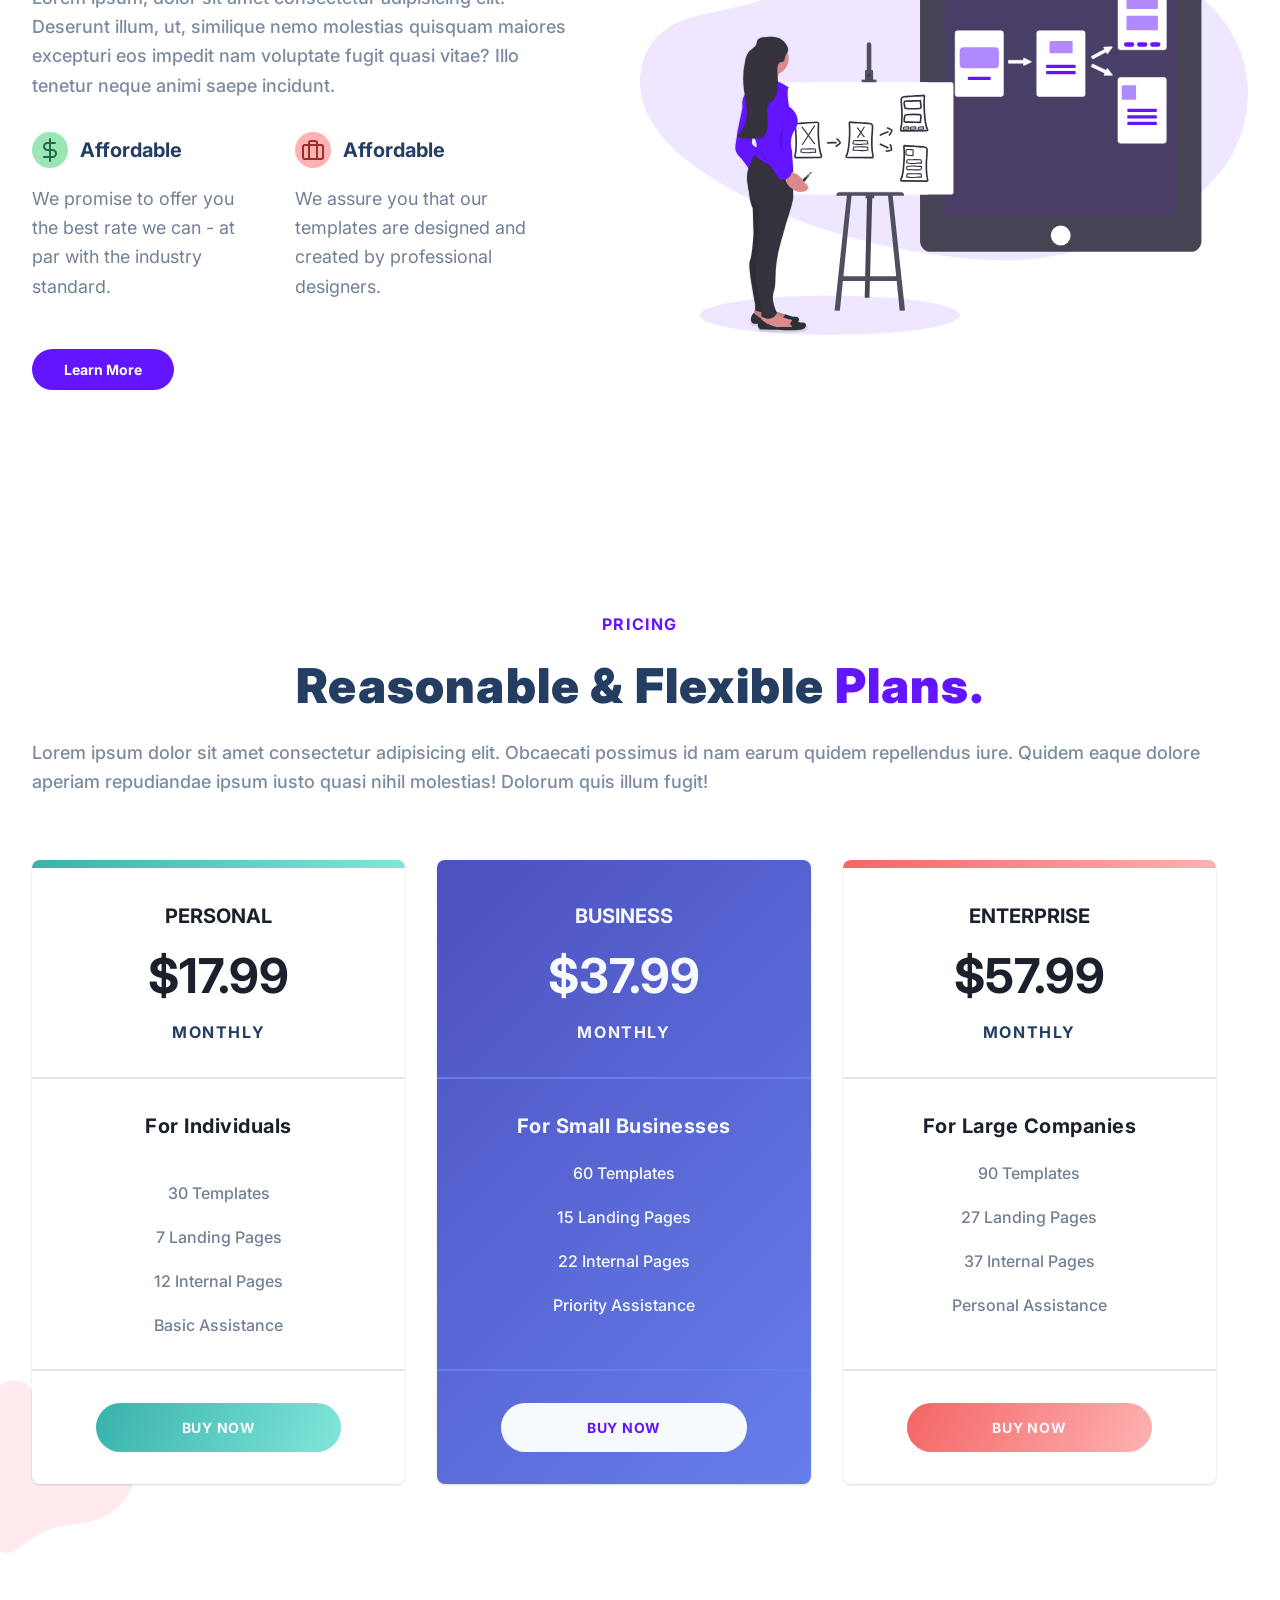
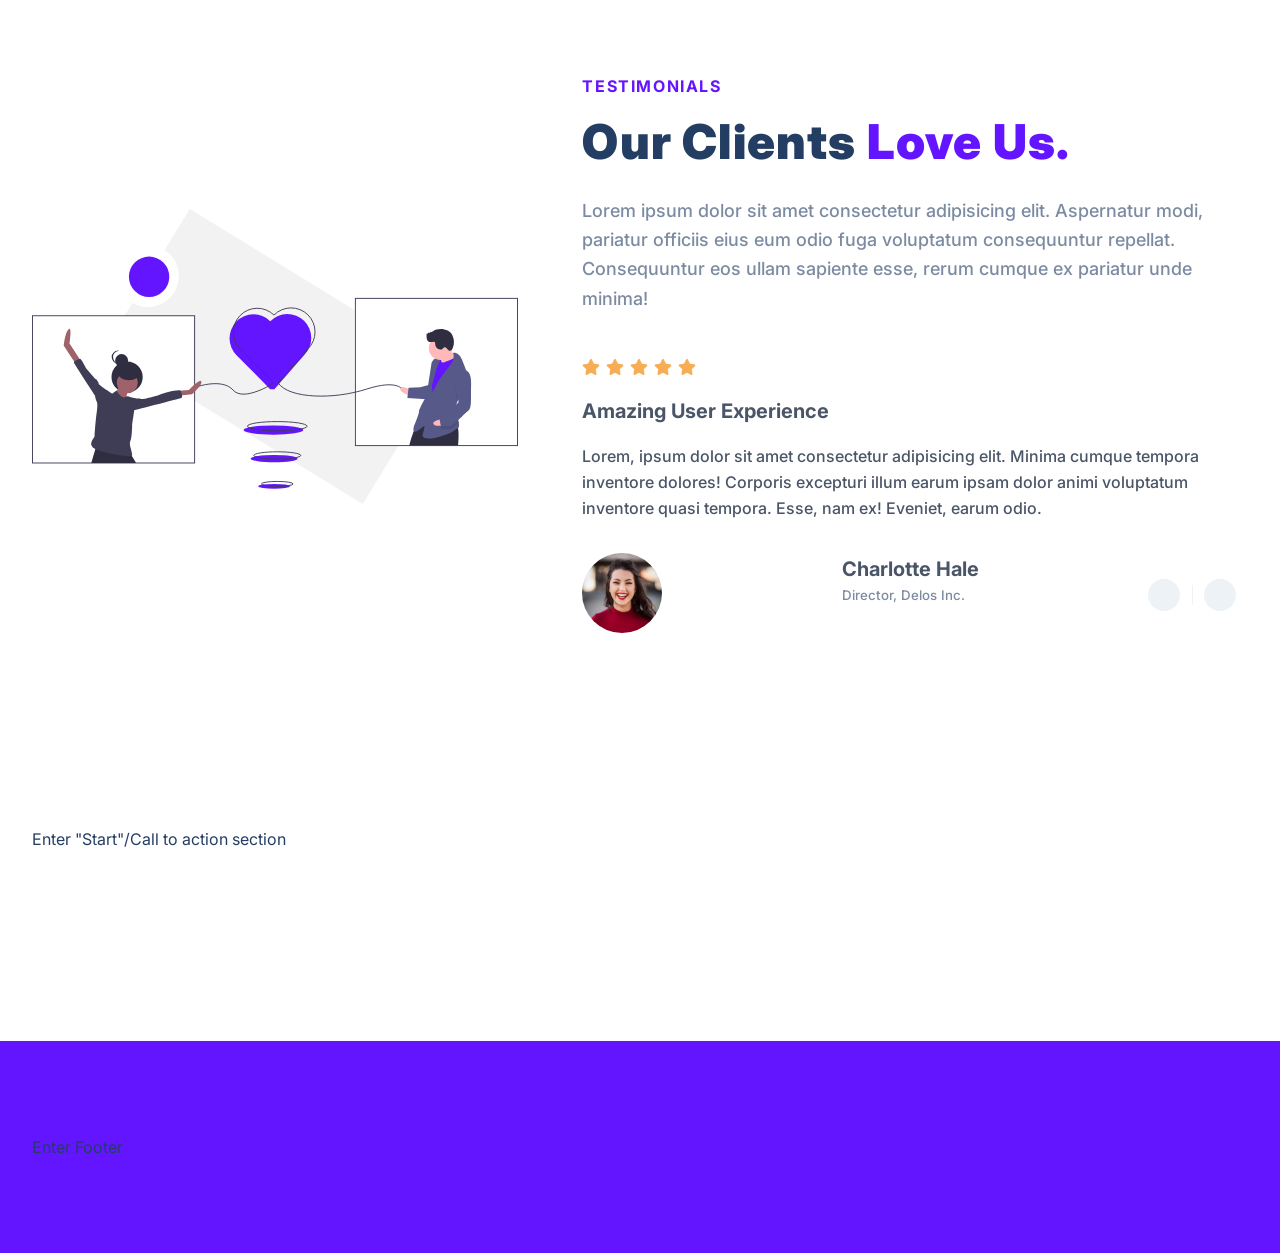
==== commit af20bfcd: "Update: The testimonials page is styled, but for some reason, the arrows are not showing up" ====
--- a/index.html
+++ b/index.html
@@ -414,9 +414,22 @@
                                 <div class="client__img--wrapper">
                                     <img src="Treact Starter Resources\assets\photo-1494790108377-be9c29b29330.avif" alt="Charlotte Hale, Director, Delos Inc." class="client__img">
                                 </div>
-                                <h3 class="client__name">Charlotte Hale</h3>
-                                <h5 class="client__job">Director, Delos Inc.</h5>
-                                <div class="arrows"></div>
+                                <div class="client__details">
+                                    <h3 class="client__name">Charlotte Hale</h3>
+                                    <h5 class="client__job">Director, Delos Inc.</h5>
+                                </div>
+                            <div class="testimonial__buttons">
+                                <button class="testimonial__button">
+                                    <svg fill="none" stroke="rgb(100,21,255)" stroke-linecap="round" stroke-linejoin="round" stroke-width="3" viewBox="0 0 24 24">
+                                        <path d="M10 19l-7-7m0 0l7-7m-7 7h18"></path>
+                                    </svg>
+                                </button>
+                                <div class="divider"></div>
+                                <button class="testimonial__button">
+                                    <svg fill="none" stroke="rgb(100,21,255)" stroke-linecap="round" stroke-linejoin="round" stroke-width="3" viewBox="0 0 24 24">
+                                        <path d="M14 5l7 7m0 0l-7 7m7-7H3"></path>
+                                    </svg>
+                                </button>
                             </div>
                         </div>
                     </div>
--- a/style.css
+++ b/style.css
@@ -905,10 +905,87 @@
     margin-top: 40px;
 }
 
+.fa-star {
+    color: rgba(246, 173, 85);
+    display: inline-block;
+    height: 1.25rem;
+    width: 1.25rem;
+}
+
 .testimonial__rating {
     color: rgba(246, 173, 85);
     margin-right: 2px;
     margin-top: 4px;
+}
+
+.testimonial__summary {
+    color: #4a5568;
+    line-height: 1.625;
+    margin-top: 1rem;
+    font-size: 1.25rem;
+    font-weight: 700;
+}
+
+.testimonial__para {
+    margin-top: 1rem;
+    margin-bottom: 2rem;
+    font-weight: 500;
+    line-height: 1.625;
+    font-size: 16px;
+    color: rgb(74 85 104);
+}
+
+.client {
+    display: flex;
+    justify-content: space-between;
+}
+
+.client__img {
+    width: 80px;
+    height: 80px;
+    border-radius: 50%;
+}
+
+.client__details {
+    margin-left: 24px;
+}
+
+.client__name {
+    color: #4a5568;
+    line-height: 1.625;
+    font-size: 1.25rem;
+    font-weight: 700;
+}
+
+.client__job {
+    color: #7c8ba1;
+    font-weight: 500;
+    line-height: 1.5;
+}
+
+.testimonial__buttons {
+    display: flex;
+    align-items: center;
+}
+
+.testimonial__button {
+    display: flex;
+    justify-content: center;
+    align-items: center;
+    padding: 16px;
+    background: #edf2f7;
+    border-radius: 50%;
+    margin: 0 12px;
+    transition: all 300ms ease;
+}
+
+.divider {
+    margin-top: 0.75rem;
+    margin-bottom: 0.75rem;
+    border-right-width: 1px;
+    width: 0.5px;
+    background-color: #edf2f7;
+    height: 20px;
 }
 
 /* 
@@ -1195,4 +1272,28 @@
   .plan__foot {
     padding: 2rem 1rem;
   }
-}
+
+  .testimonial__para {
+    margin-bottom: 32px;
+  }
+
+  .client {
+    flex-direction: column;
+    align-items: center;
+    padding: 4px;
+  }
+
+  .client__img {
+    height: 64px;
+    width: 64px;
+  }
+
+  .client__details {
+    margin-left: 0;
+    margin-top: 8px;
+  }
+
+  .testimonial__buttons {
+    margin-top: 32px;
+  }
+}
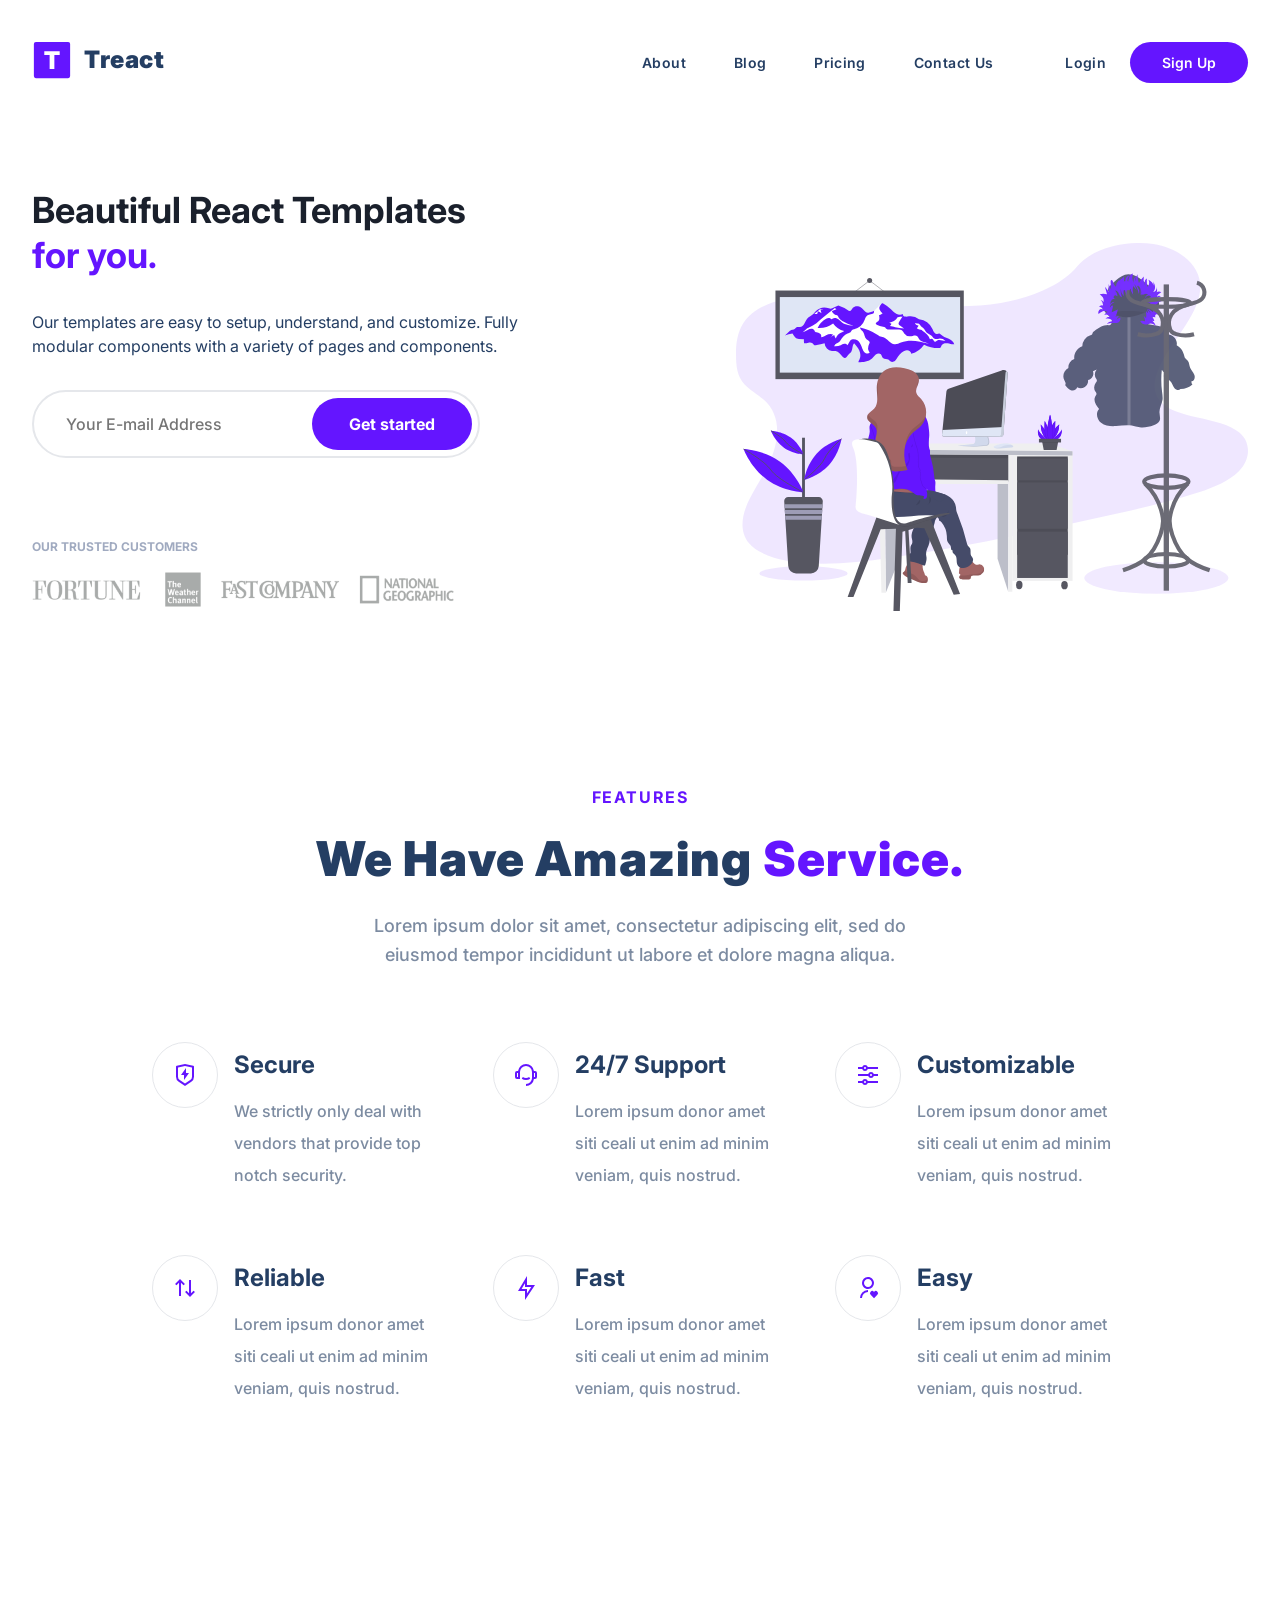
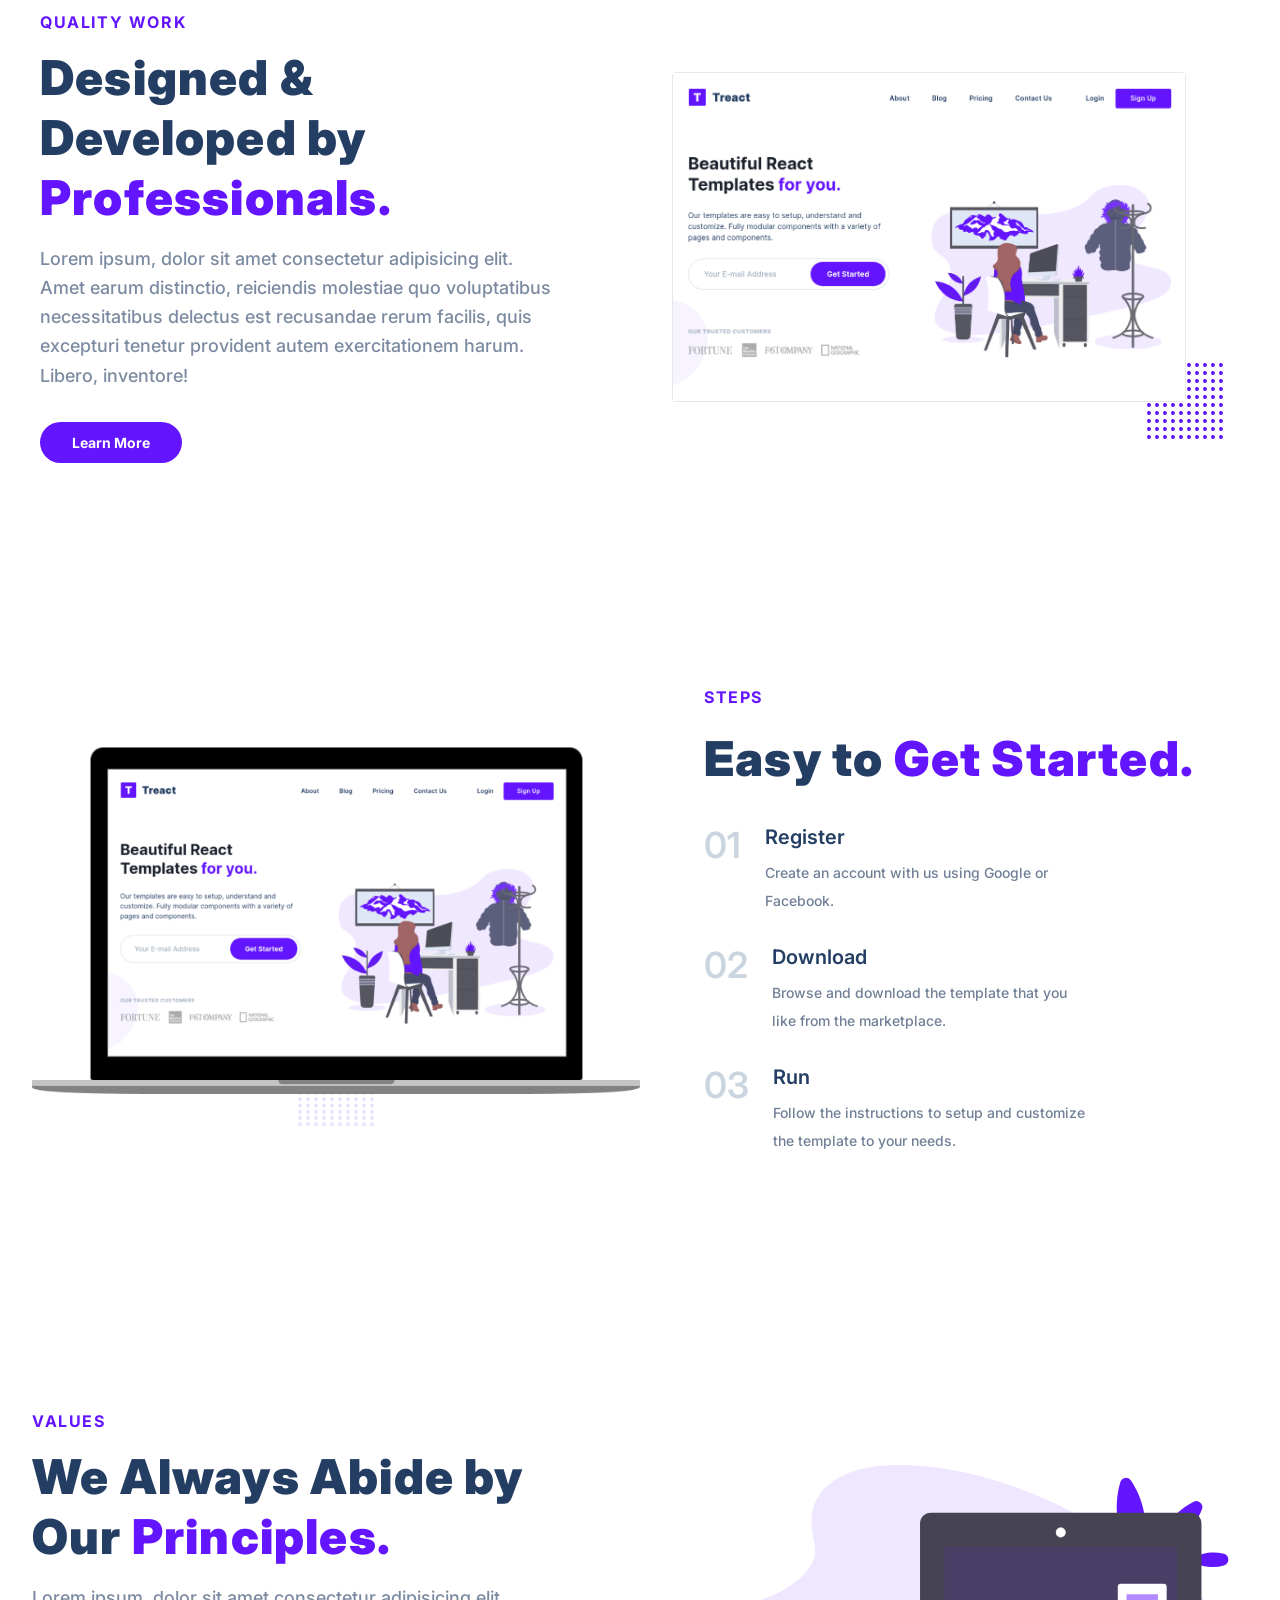
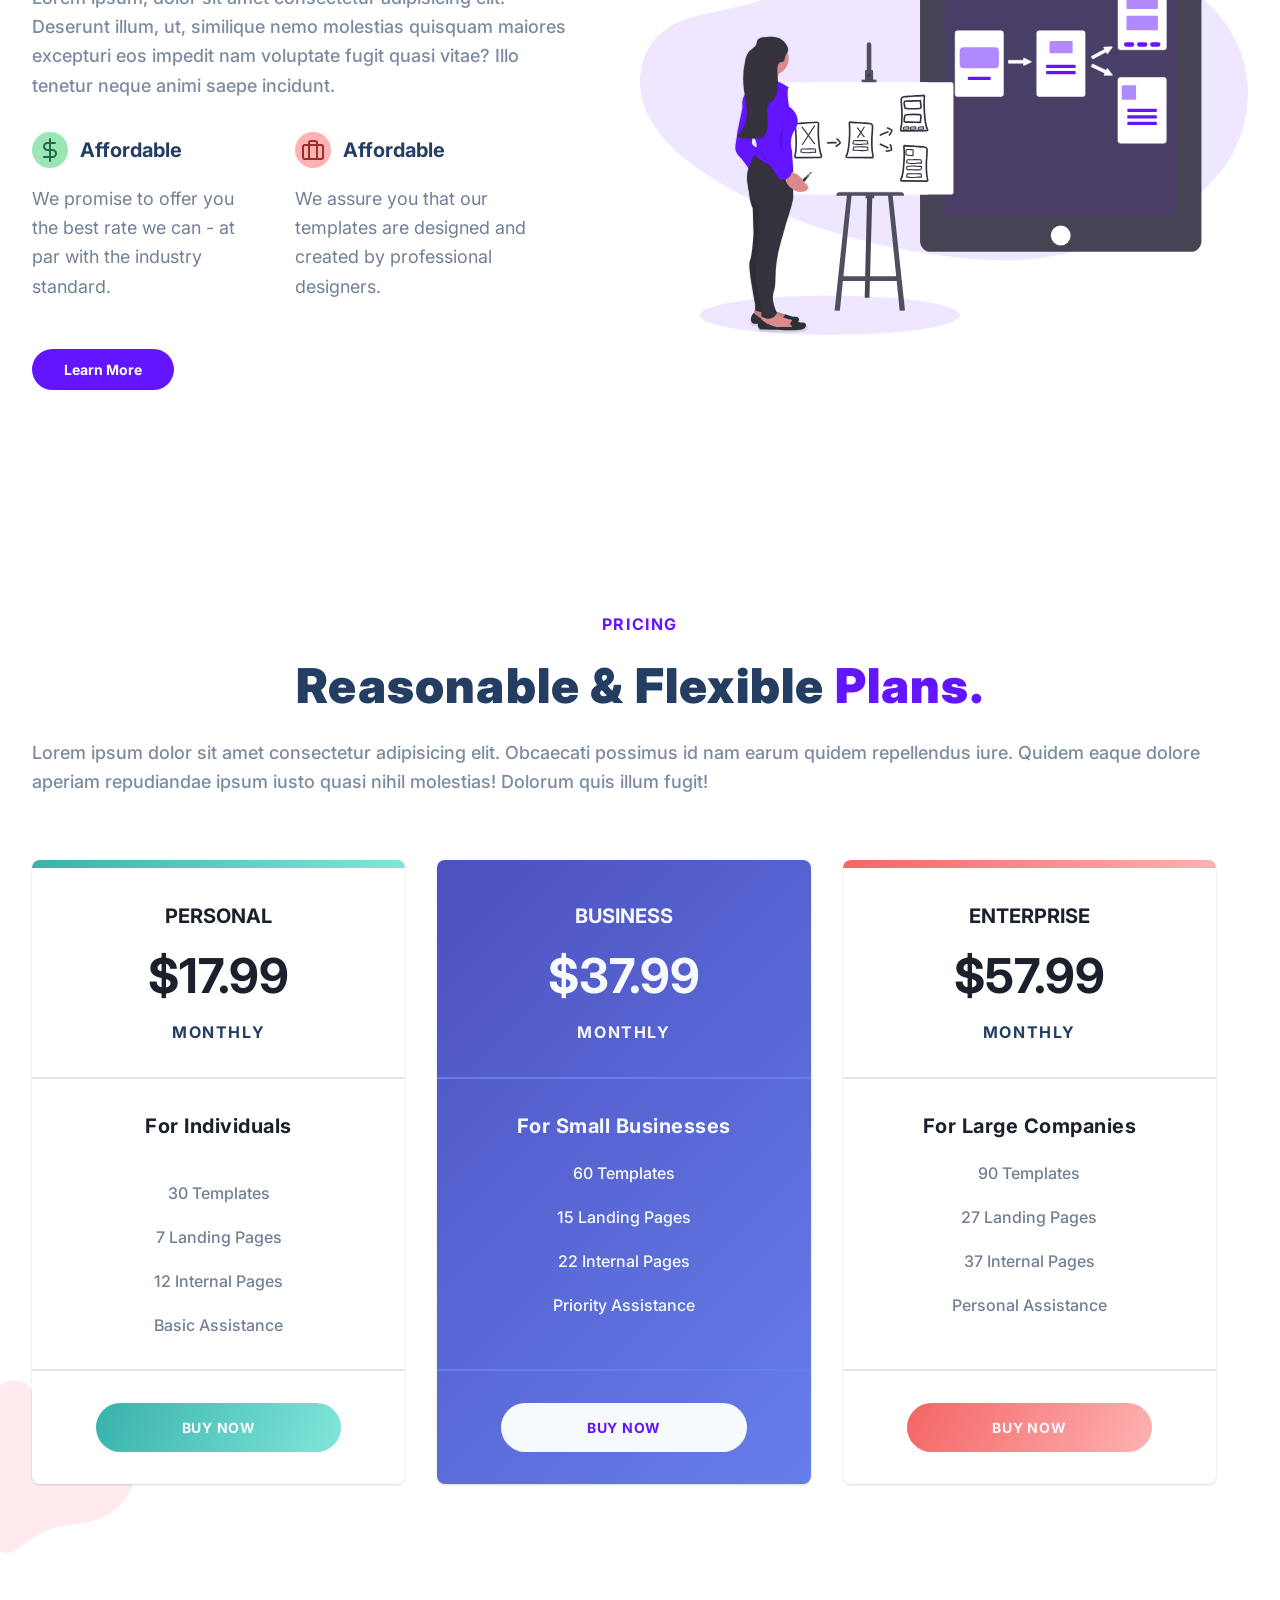
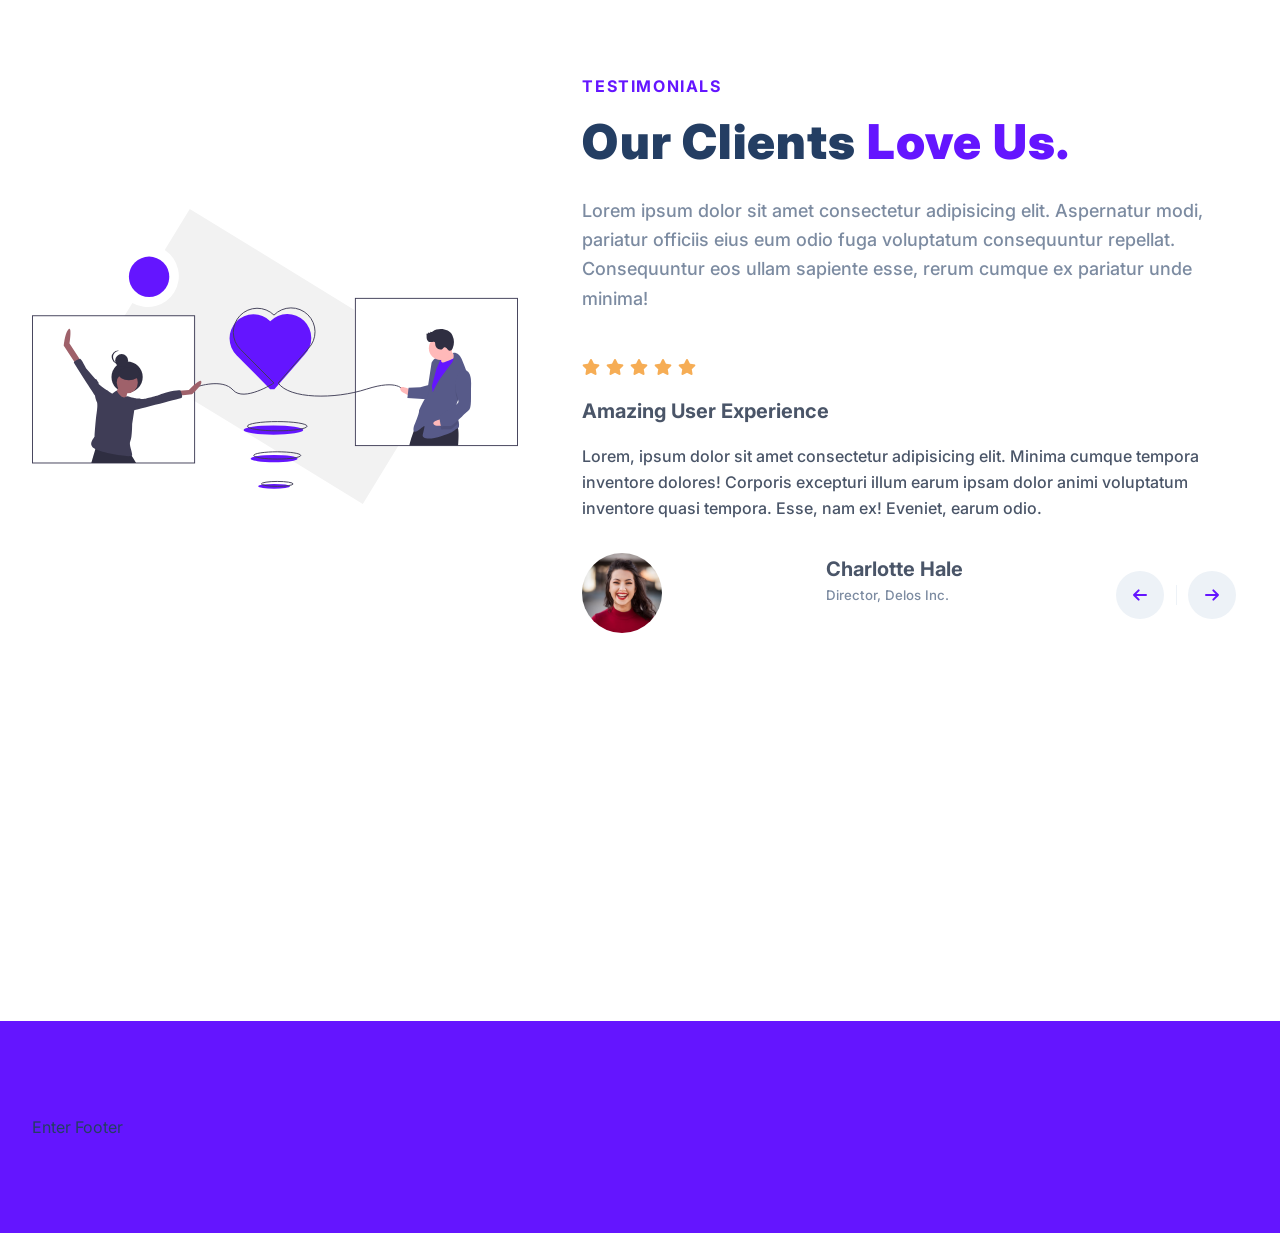
==== commit da0b2f1c: "Update: add blobs to webpage" ====
--- a/index.html
+++ b/index.html
@@ -439,7 +439,17 @@
         <section id="start">
             <div class="container">
                 <div class="row">
-                    <!--  -->Enter "Start"/Call to action section<!--  -->
+                    <svg viewBox="0 0 600 600" class="start__blob--1">
+                        <g transform="translate(300,300)">
+                            <path d="M153.6,-239C199.1,-209.8,236,-167.2,258.4,-118C280.9,-68.9,288.9,-13.1,281.2,40.4C273.5,93.9,250.1,145.2,214.7,186.1C179.3,226.9,131.9,257.4,80,272.6C28.2,287.8,-28.2,287.8,-80,272.6C-131.9,257.4,-179.3,226.9,-214.7,186.1C-250.1,145.2,-273.5,93.9,-281.2,40.4C-288.9,-13.1,-280.9,-68.9,-258.4,-118C-236,-167.2,-199.1,-209.8,-153.6,-239C-108.1,-268.3,-54.1,-284.1,0,-284.1C54.1,-284.1,108.1,-268.3,153.6,-239Z" fill="rgb(80,17,204)"></path>
+                        </g>
+                    </svg>
+                    <svg viewBox="0 0 600 600" class="start__blob--2">
+                        <g transform="translate(300,300)">
+                            <path d="M153.6,-239C199.1,-209.8,236,-167.2,258.4,-118C280.9,-68.9,288.9,-13.1,281.2,40.4C273.5,93.9,250.1,145.2,214.7,186.1C179.3,226.9,131.9,257.4,80,272.6C28.2,287.8,-28.2,287.8,-80,272.6C-131.9,257.4,-179.3,226.9,-214.7,186.1C-250.1,145.2,-273.5,93.9,-281.2,40.4C-288.9,-13.1,-280.9,-68.9,-258.4,-118C-236,-167.2,-199.1,-209.8,-153.6,-239C-108.1,-268.3,-54.1,-284.1,0,-284.1C54.1,-284.1,108.1,-268.3,153.6,-239Z" fill="rgb(80,17,204)"></path>
+                        </g>
+                    </svg>
+                    
                 </div>
             </div>
         </section>
--- a/style.css
+++ b/style.css
@@ -968,6 +968,11 @@
     align-items: center;
 }
 
+.testimonial__button svg {
+    width: 16px;
+    height: 16px;
+}
+
 .testimonial__button {
     display: flex;
     justify-content: center;
@@ -979,6 +984,10 @@
     transition: all 300ms ease;
 }
 
+.testimonial__button:hover {
+    background-color: rgb(229, 231, 235);
+}
+
 .divider {
     margin-top: 0.75rem;
     margin-bottom: 0.75rem;
@@ -999,6 +1008,28 @@
   overflow: hidden;
 }
 
+.start__blob--1 {
+    position: absolute;
+    bottom: 0px;
+    left: 0px;
+    height: 20rem;
+    width: 20rem;
+    transform: translate(-5rem, 8rem);
+    color: rgb(80, 17, 204);
+    opacity: 0.5;
+}
+
+.start__blob--2 {
+    position: absolute;
+    top: 0px;
+    right: 0px;
+    height: 20rem;
+    width: 20rem;
+    transform: translate(5rem, -16rem);
+    color: rgb(80, 17, 204);
+    opacity: 0.5;
+}
+
 /* 
 
 FOOTER ↓
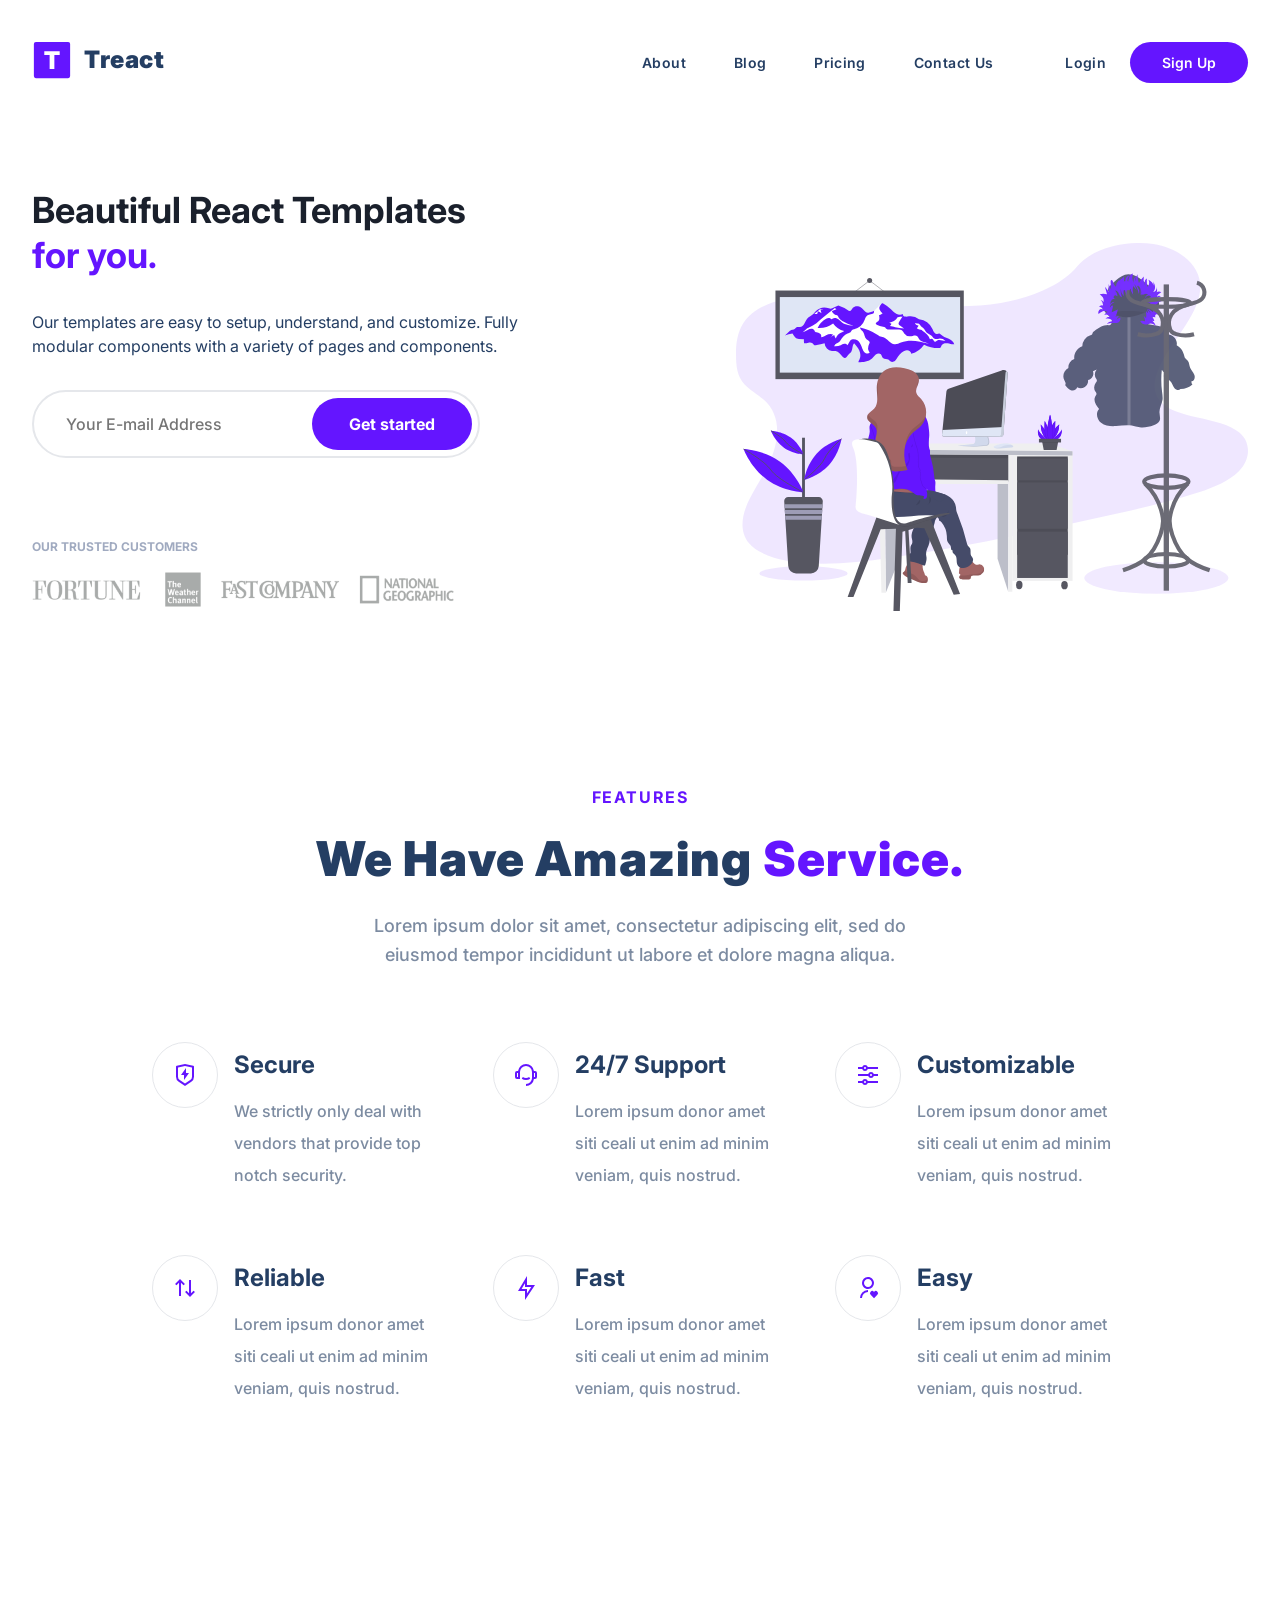
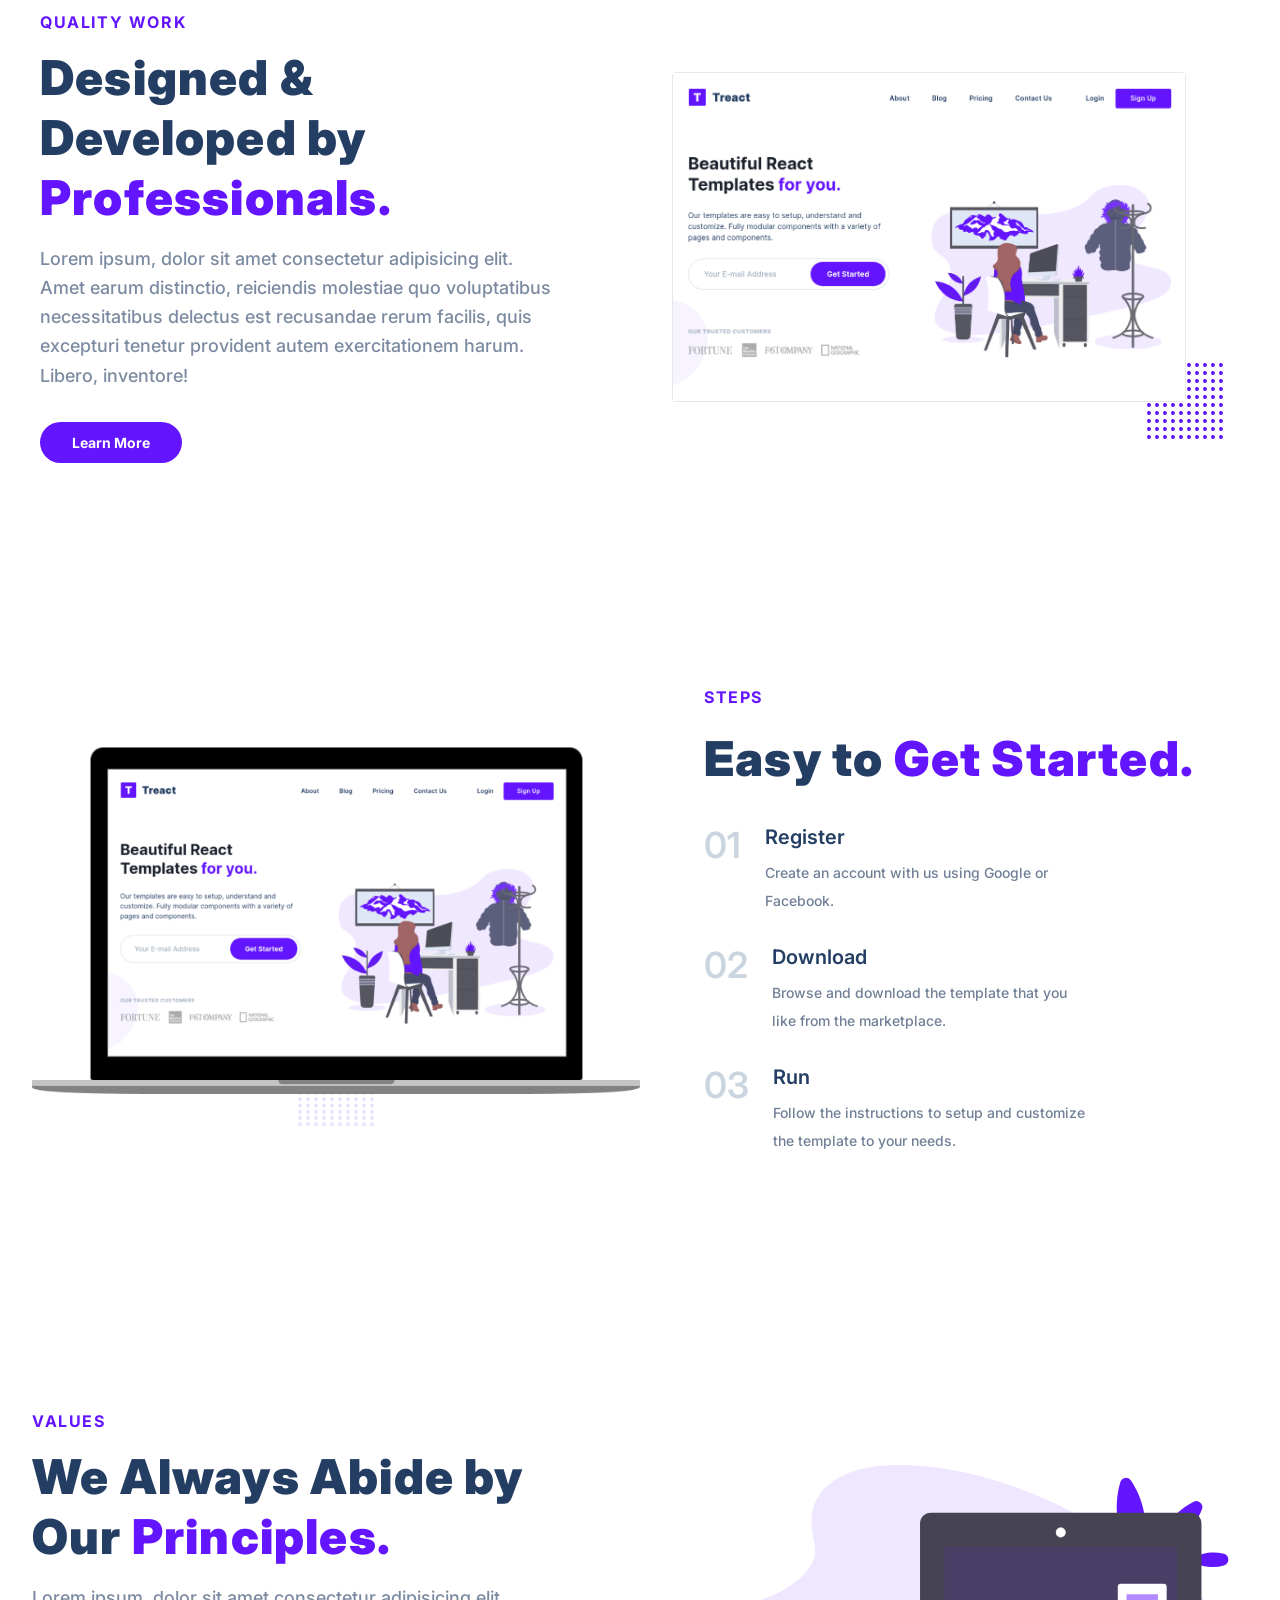
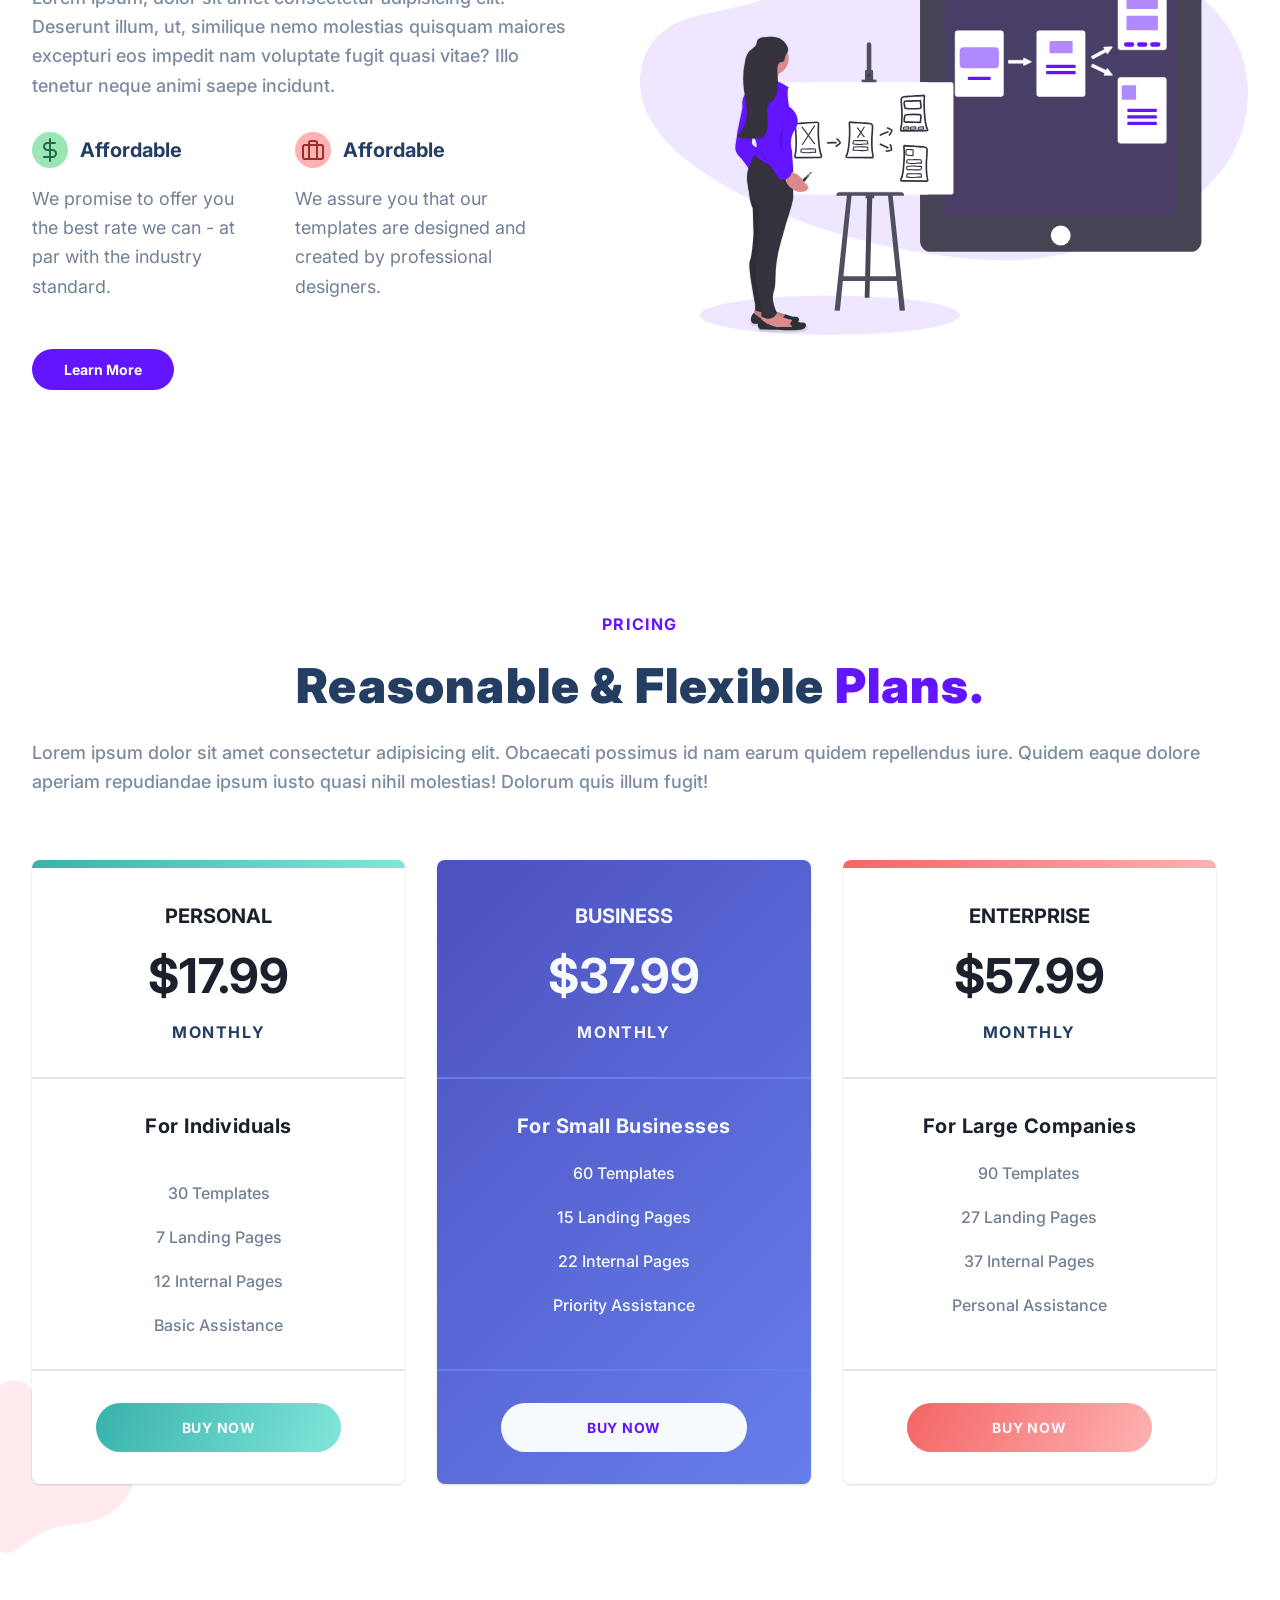
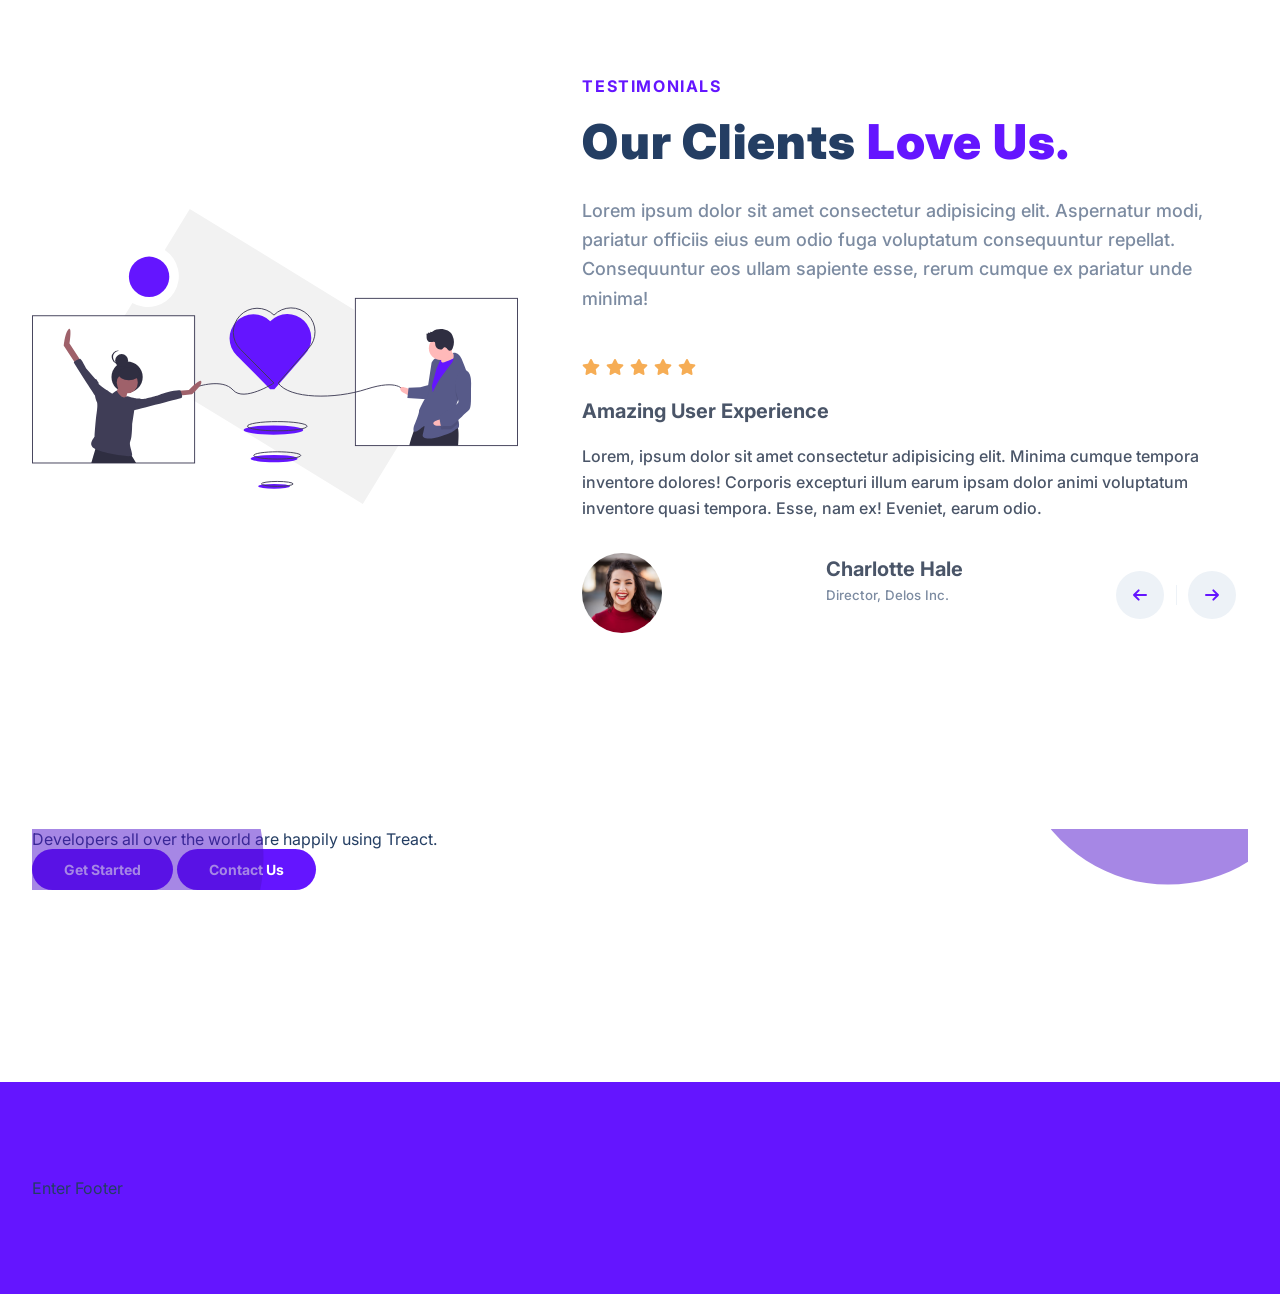
==== commit bdddef17: "Update: create layout of Start section" ====
--- a/index.html
+++ b/index.html
@@ -449,7 +449,15 @@
                             <path d="M153.6,-239C199.1,-209.8,236,-167.2,258.4,-118C280.9,-68.9,288.9,-13.1,281.2,40.4C273.5,93.9,250.1,145.2,214.7,186.1C179.3,226.9,131.9,257.4,80,272.6C28.2,287.8,-28.2,287.8,-80,272.6C-131.9,257.4,-179.3,226.9,-214.7,186.1C-250.1,145.2,-273.5,93.9,-281.2,40.4C-288.9,-13.1,-280.9,-68.9,-258.4,-118C-236,-167.2,-199.1,-209.8,-153.6,-239C-108.1,-268.3,-54.1,-284.1,0,-284.1C54.1,-284.1,108.1,-268.3,153.6,-239Z" fill="rgb(80,17,204)"></path>
                         </g>
                     </svg>
-                    
+                    <div class="start__container">
+                        <div class="start__row">
+                            <div class="start__title">  Developers all over the world are happily using Treact.</div>
+                            <div class="start__buttons">
+                                <button class="start__button btn not-allowed">Get Started</button>
+                                <button class="start__button btn not-allowed">Contact Us</button>
+                            </div>
+                        </div>
+                    </div>
                 </div>
             </div>
         </section>
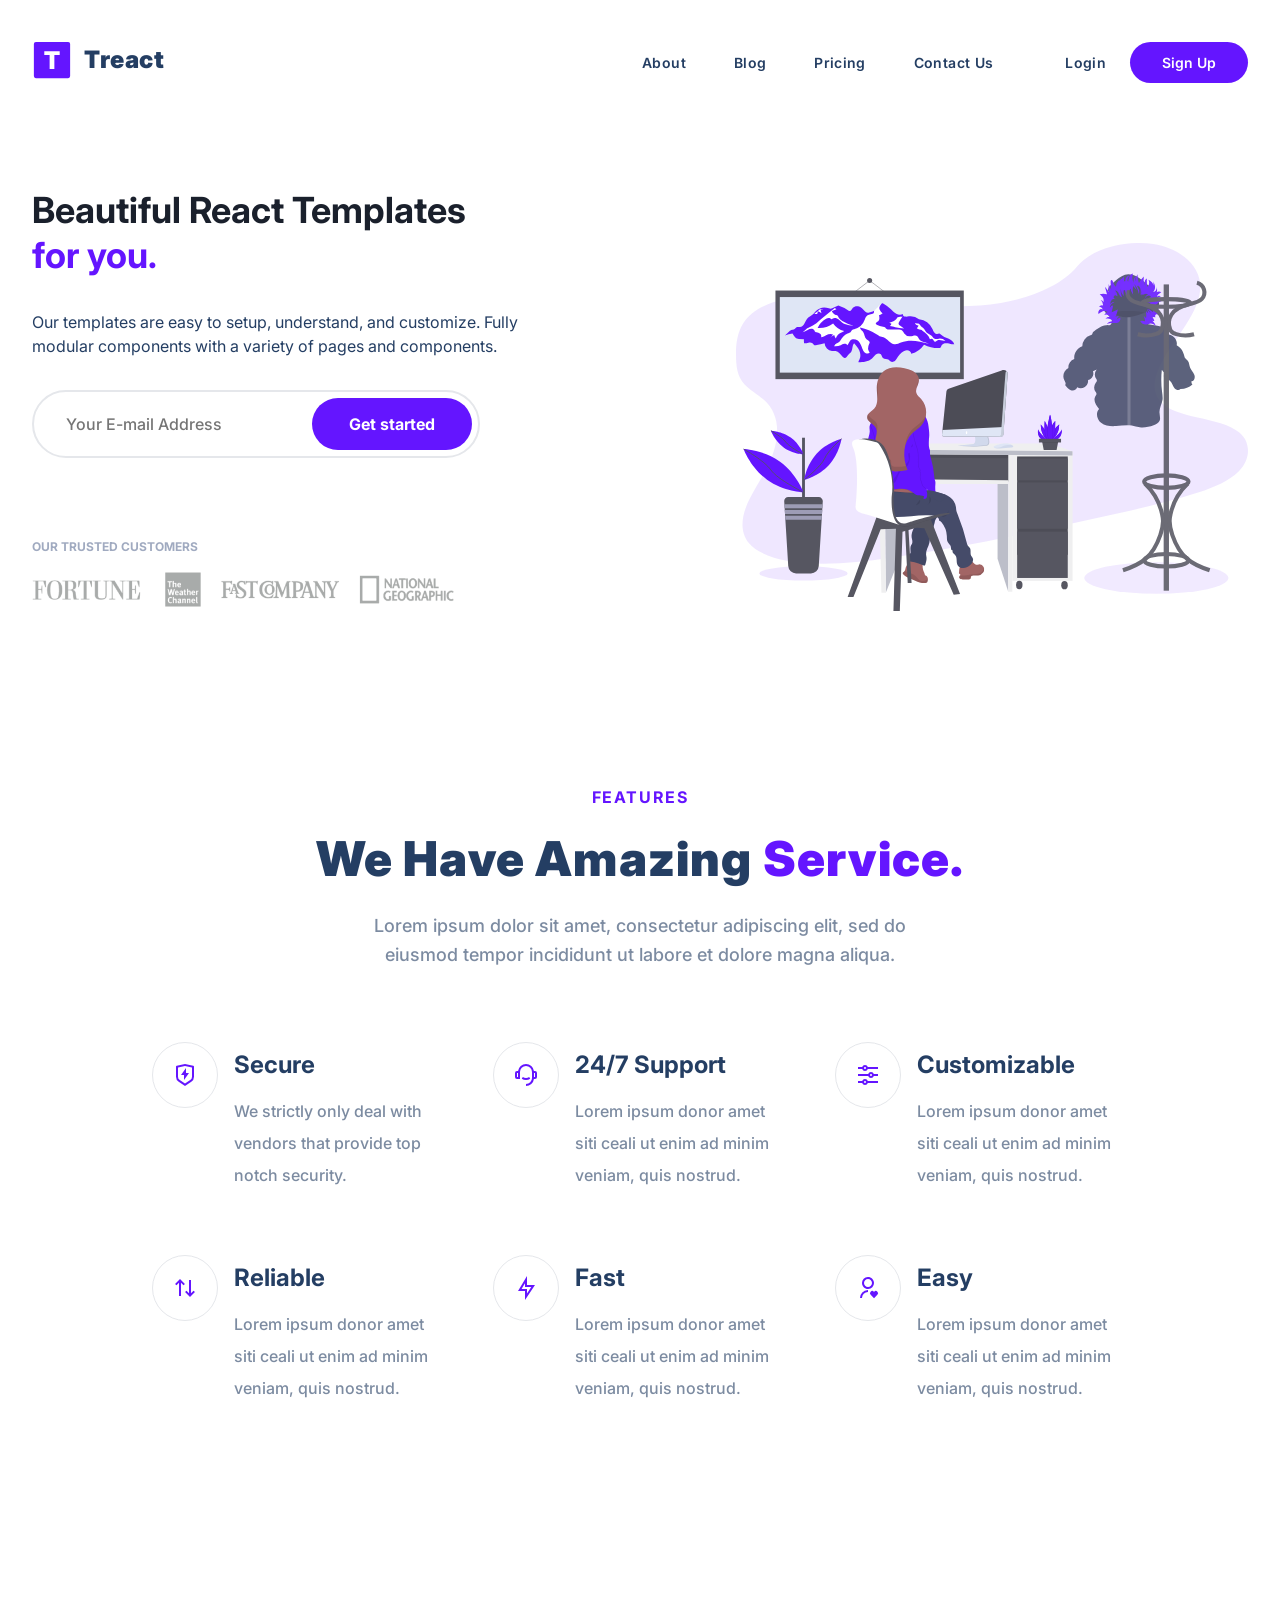
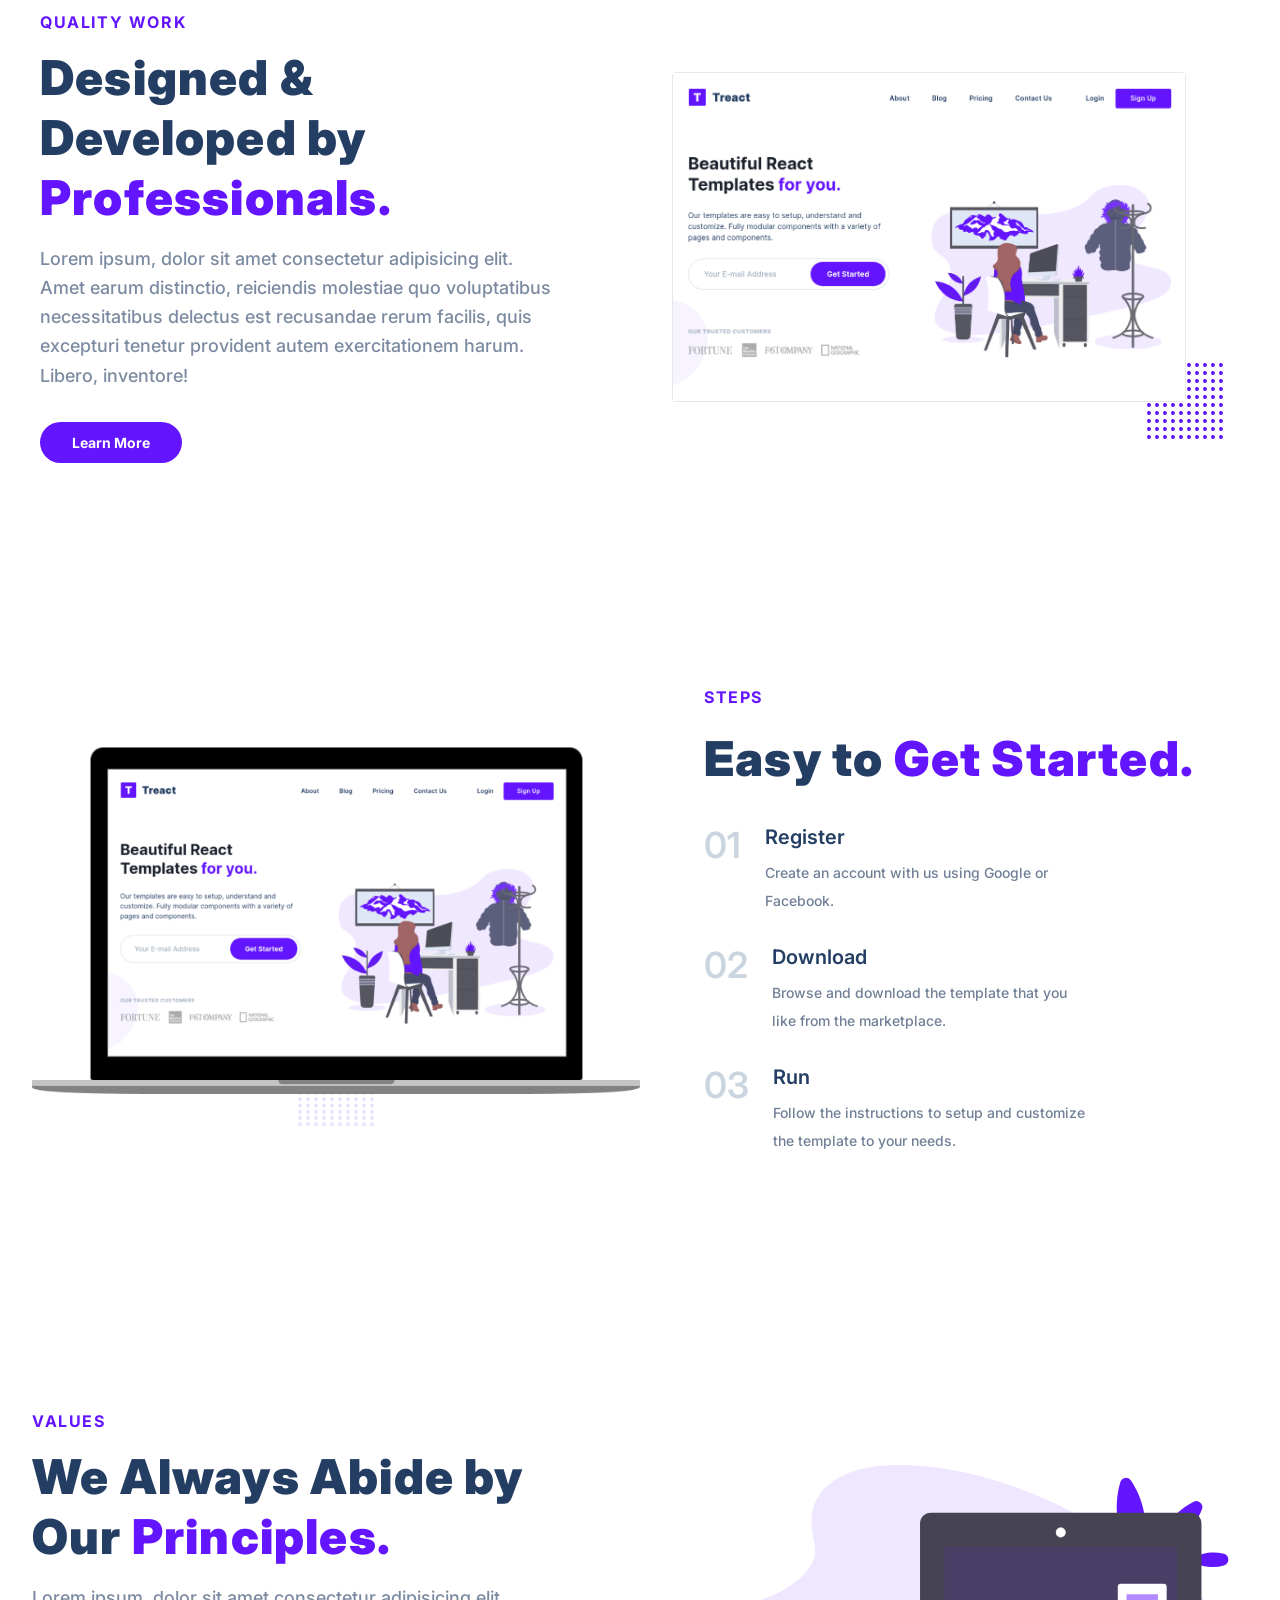
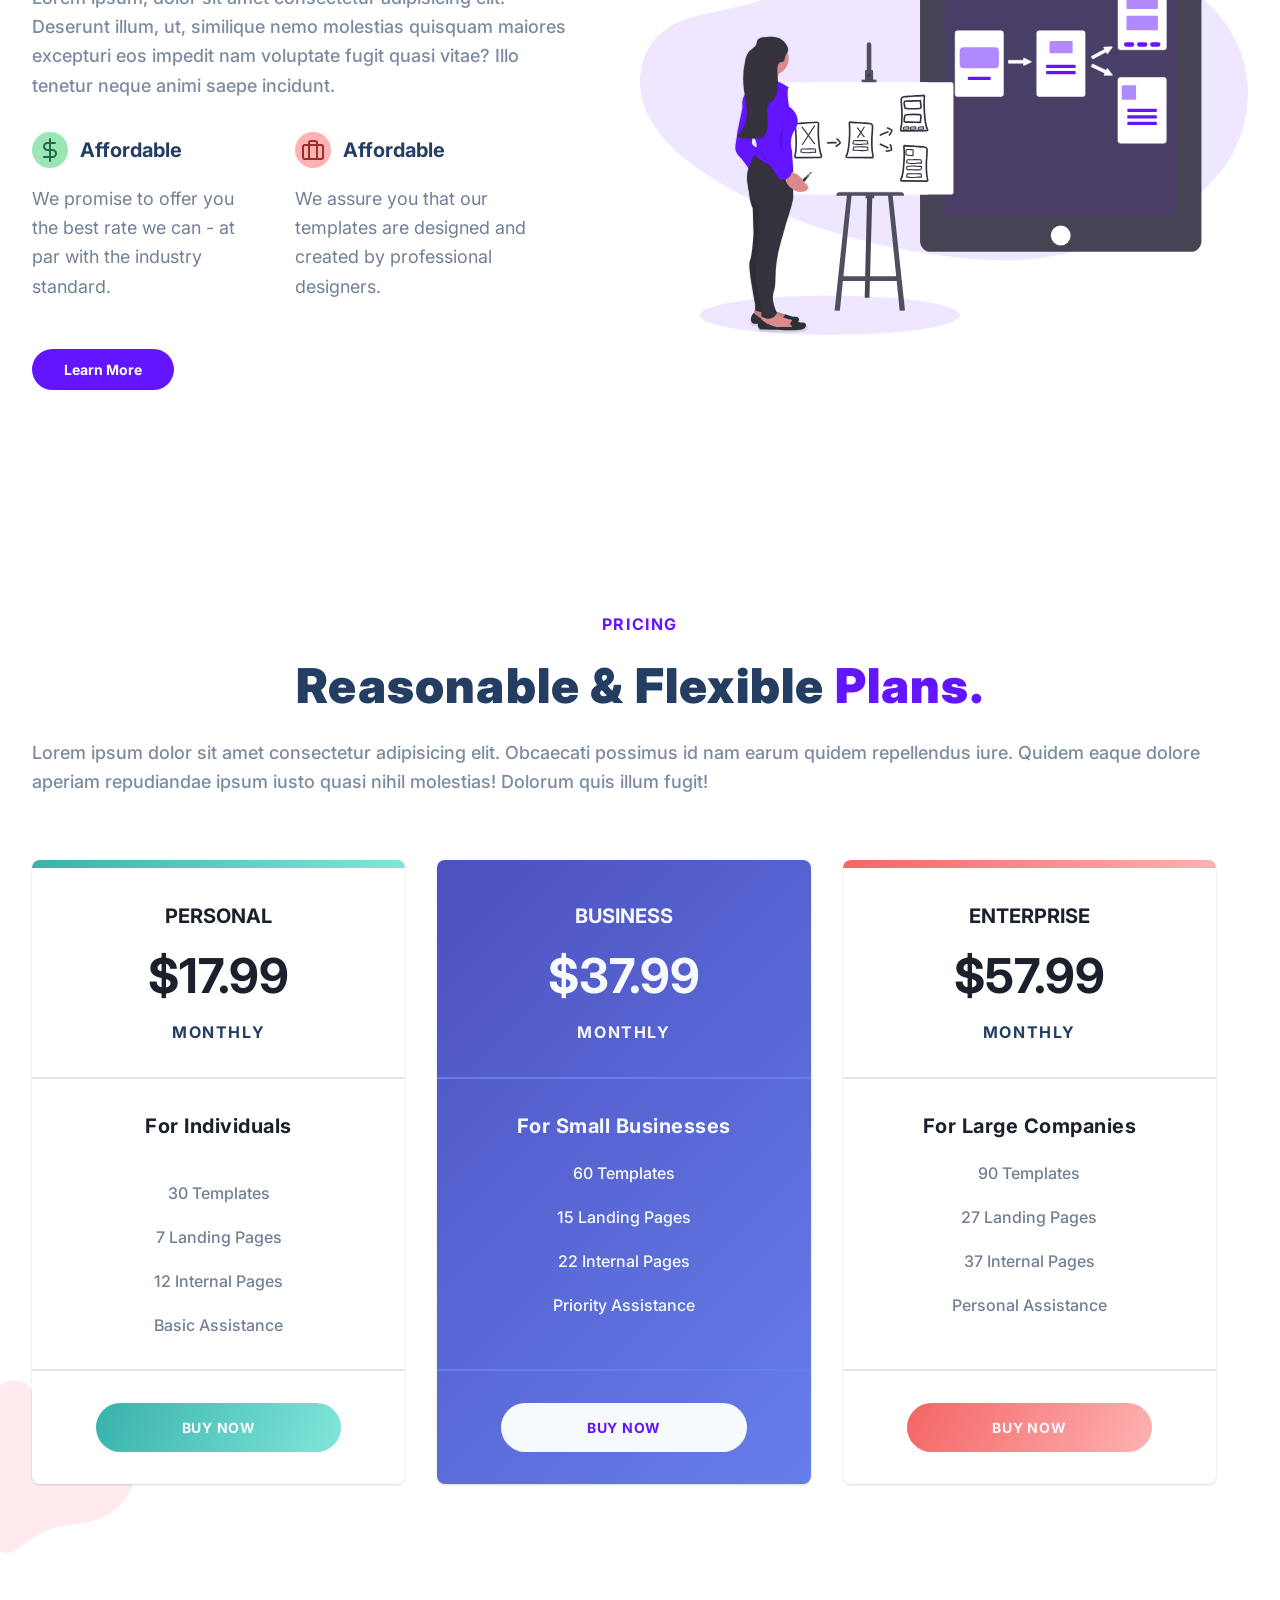
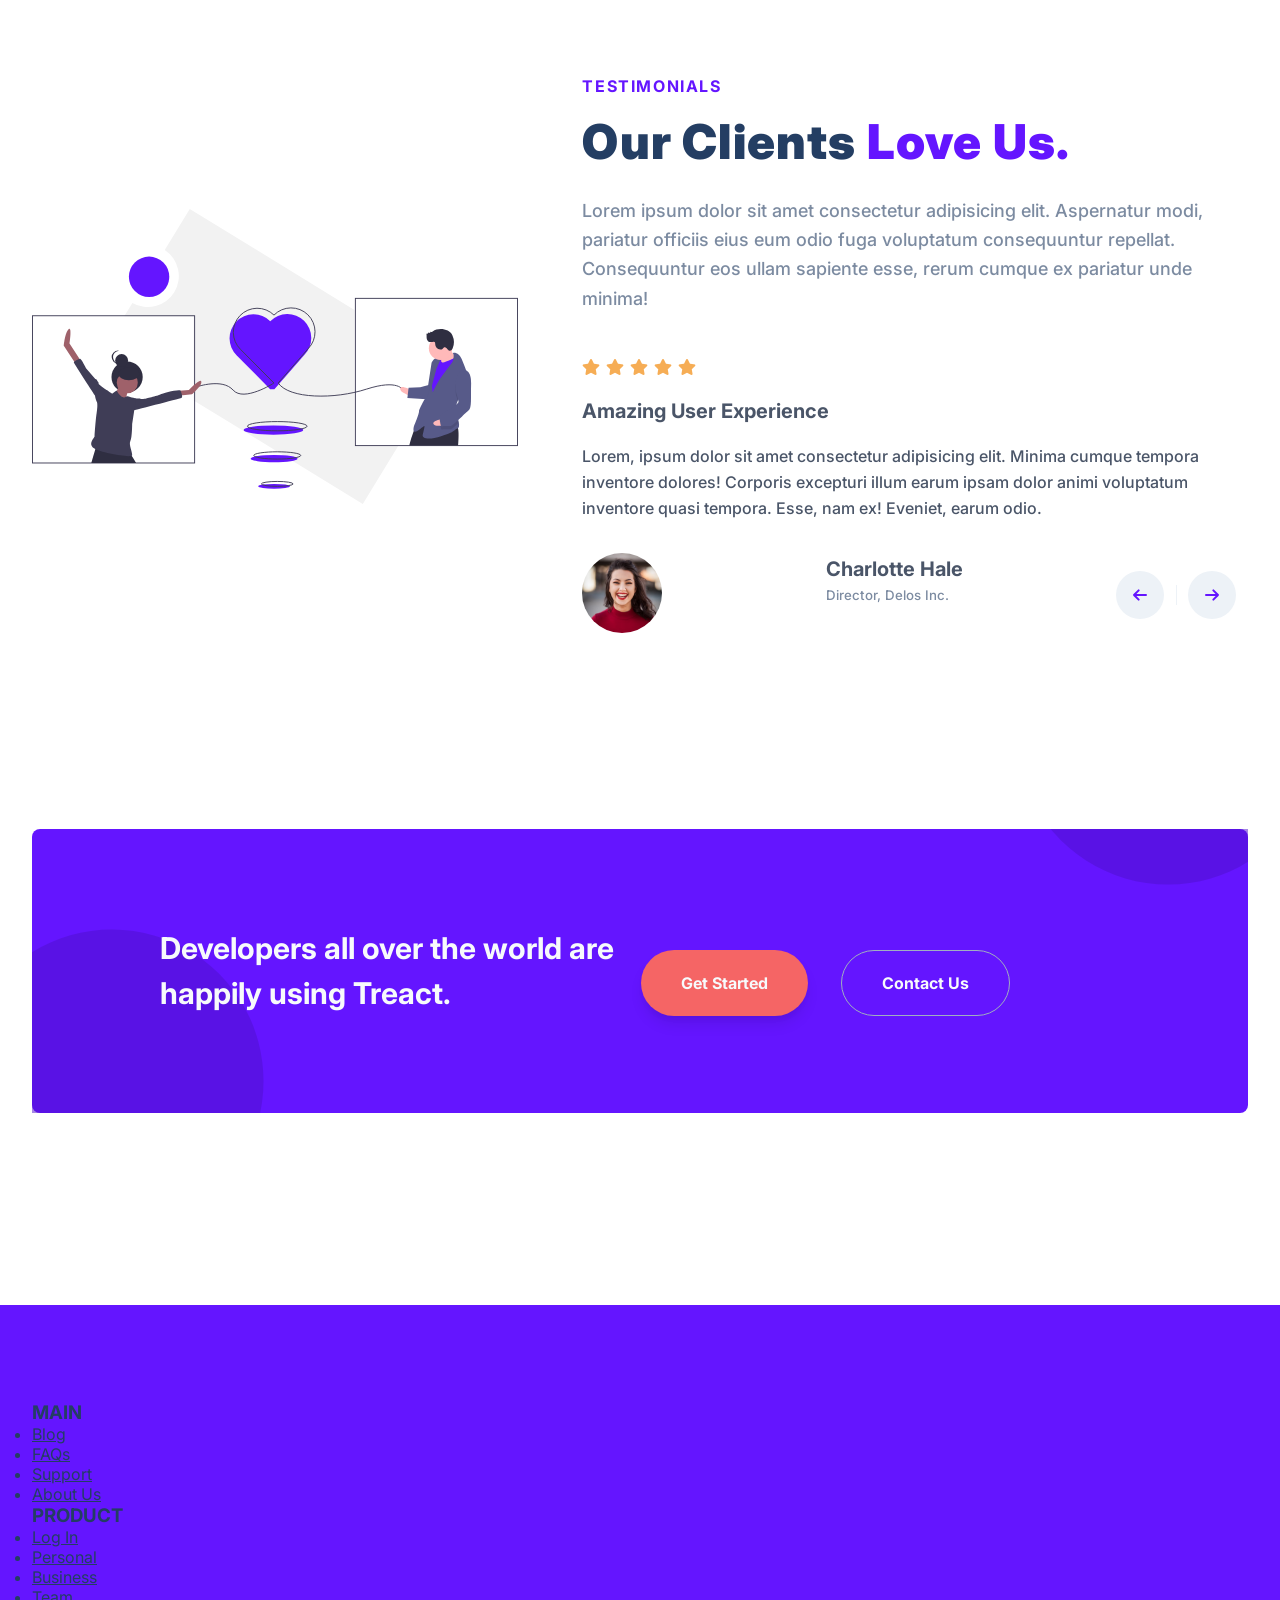
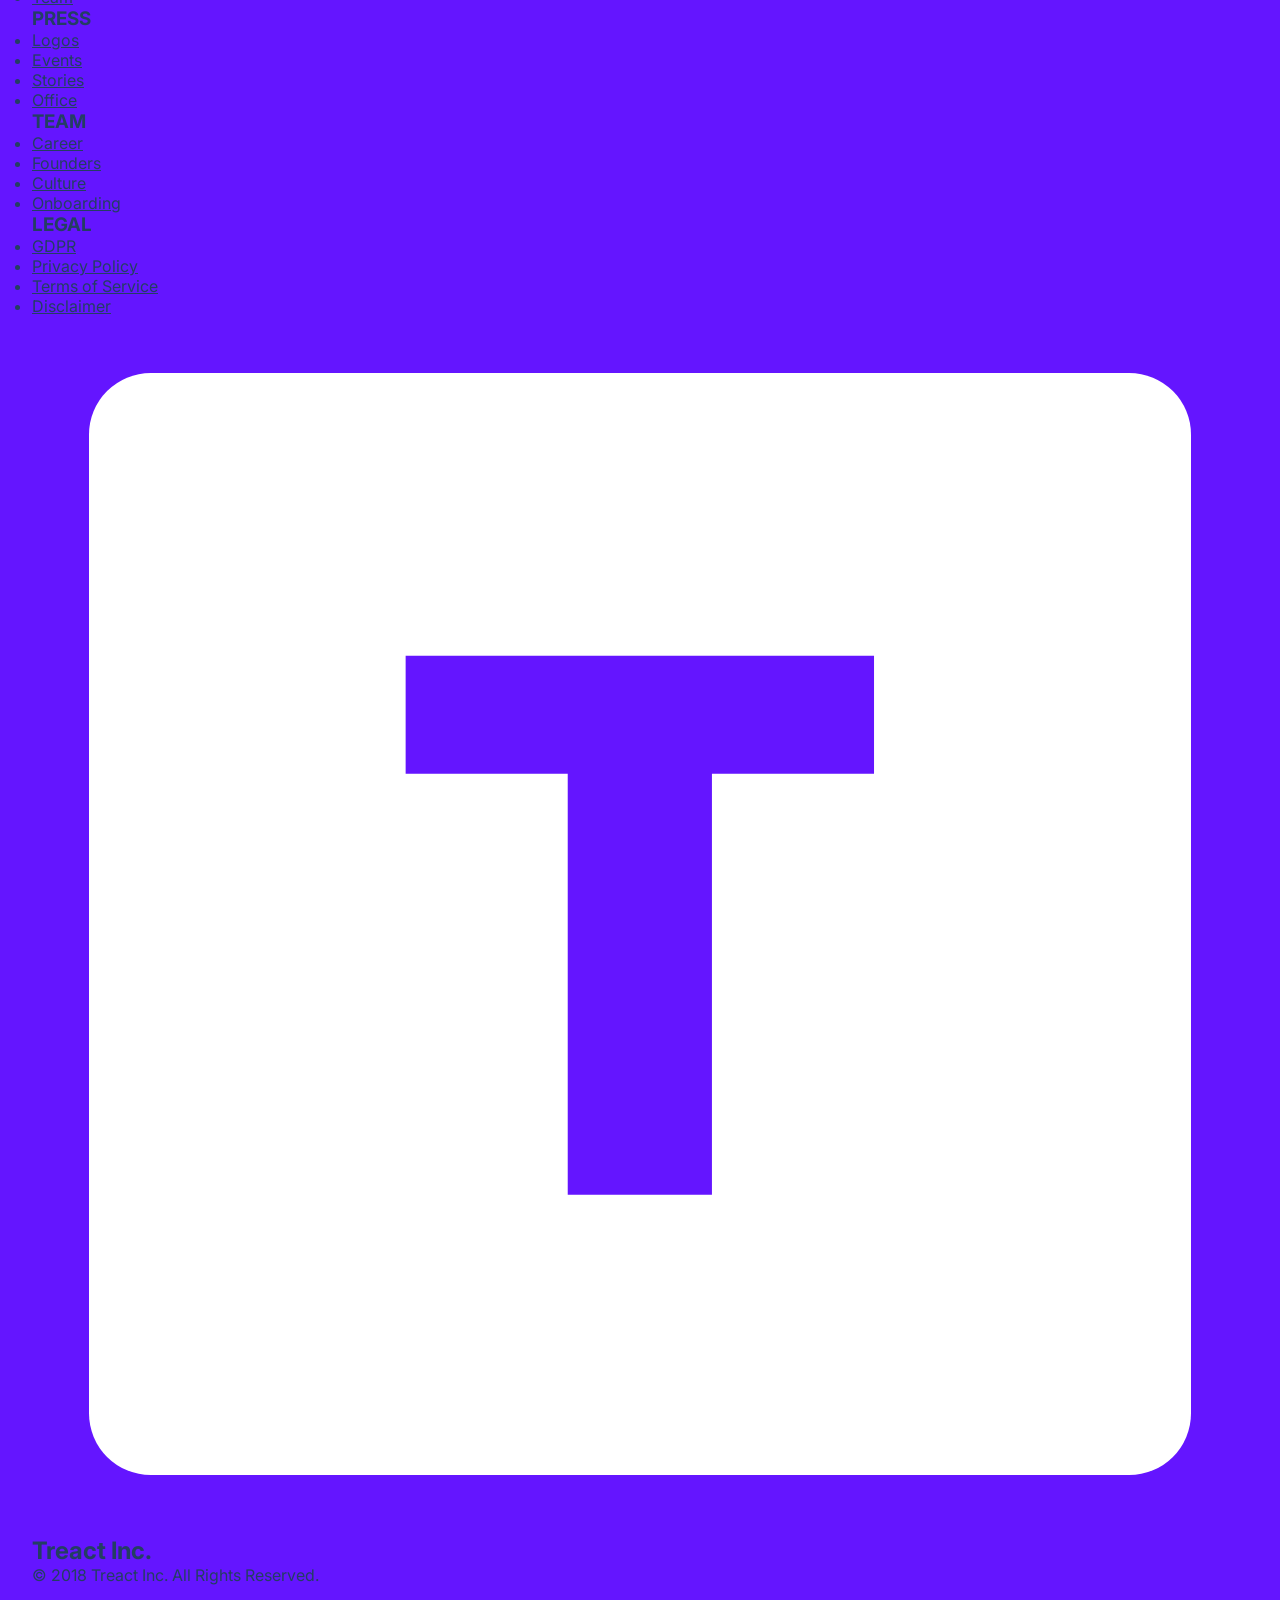
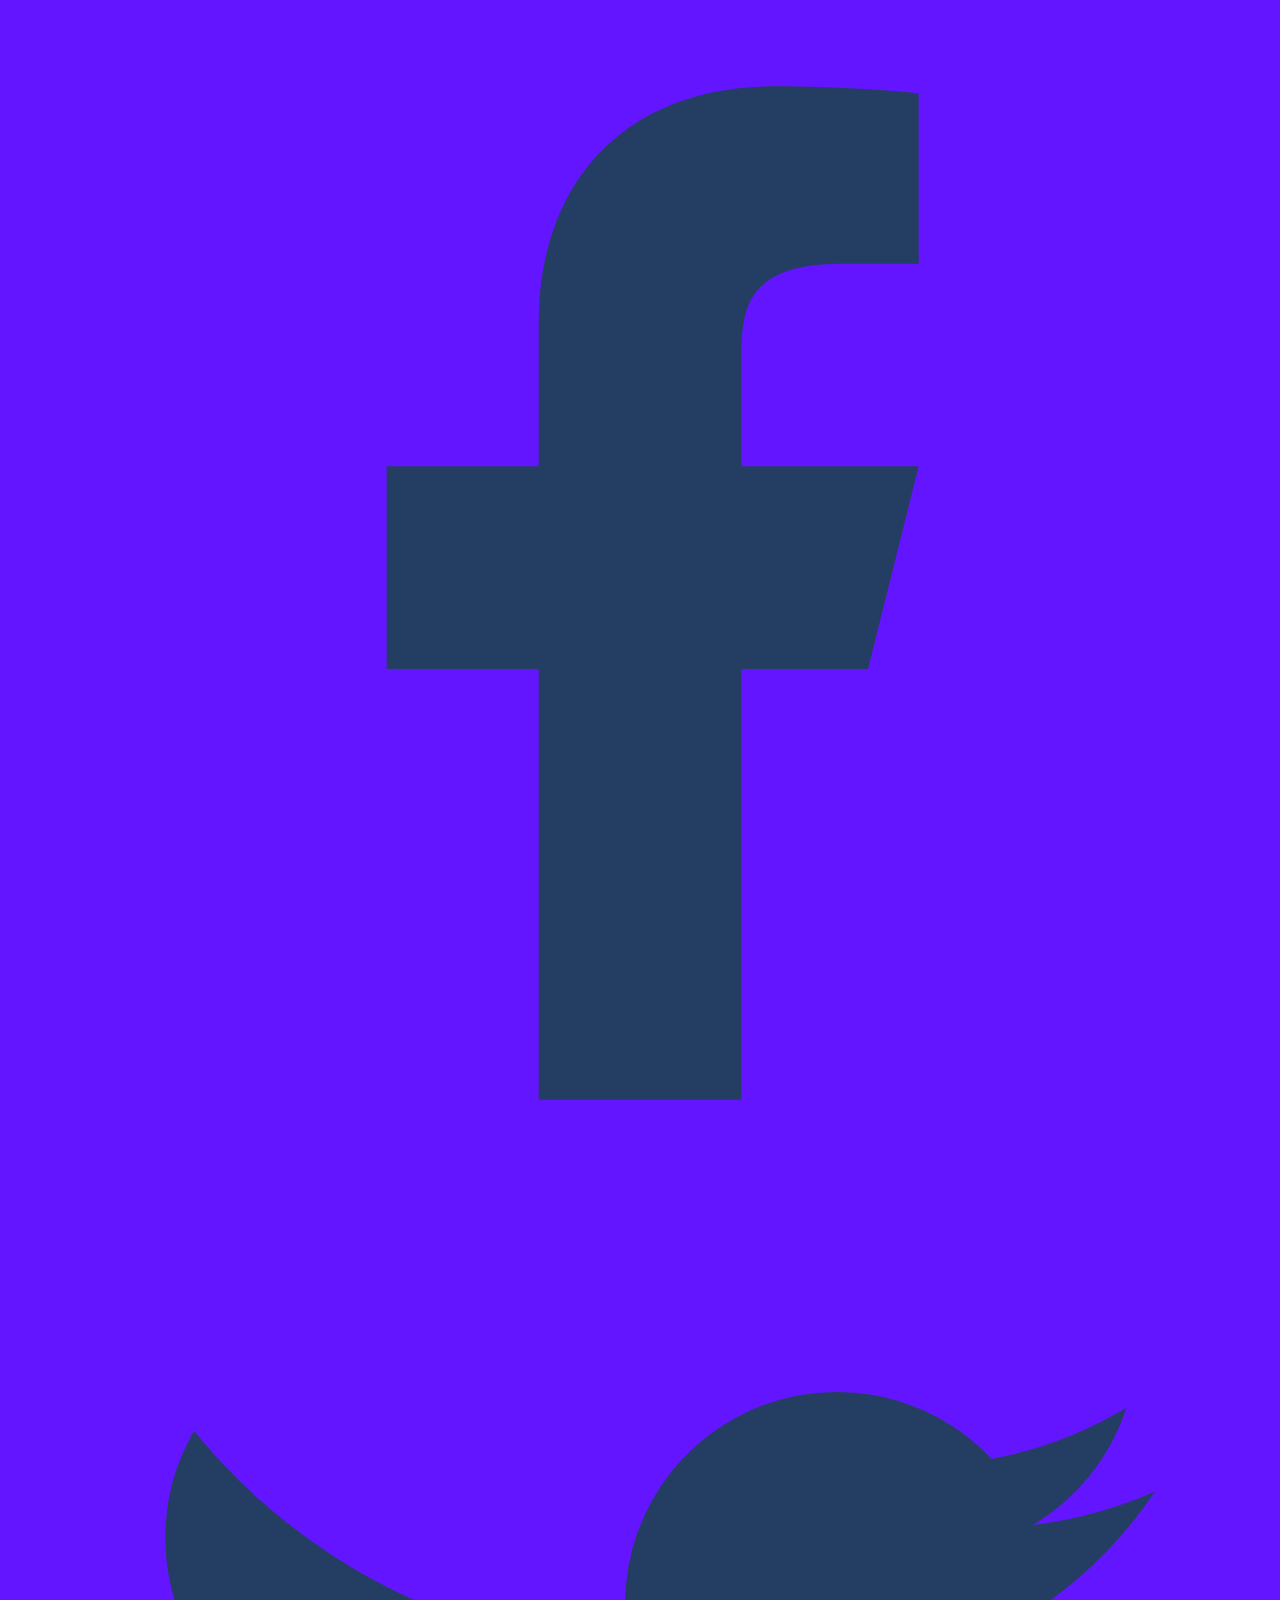
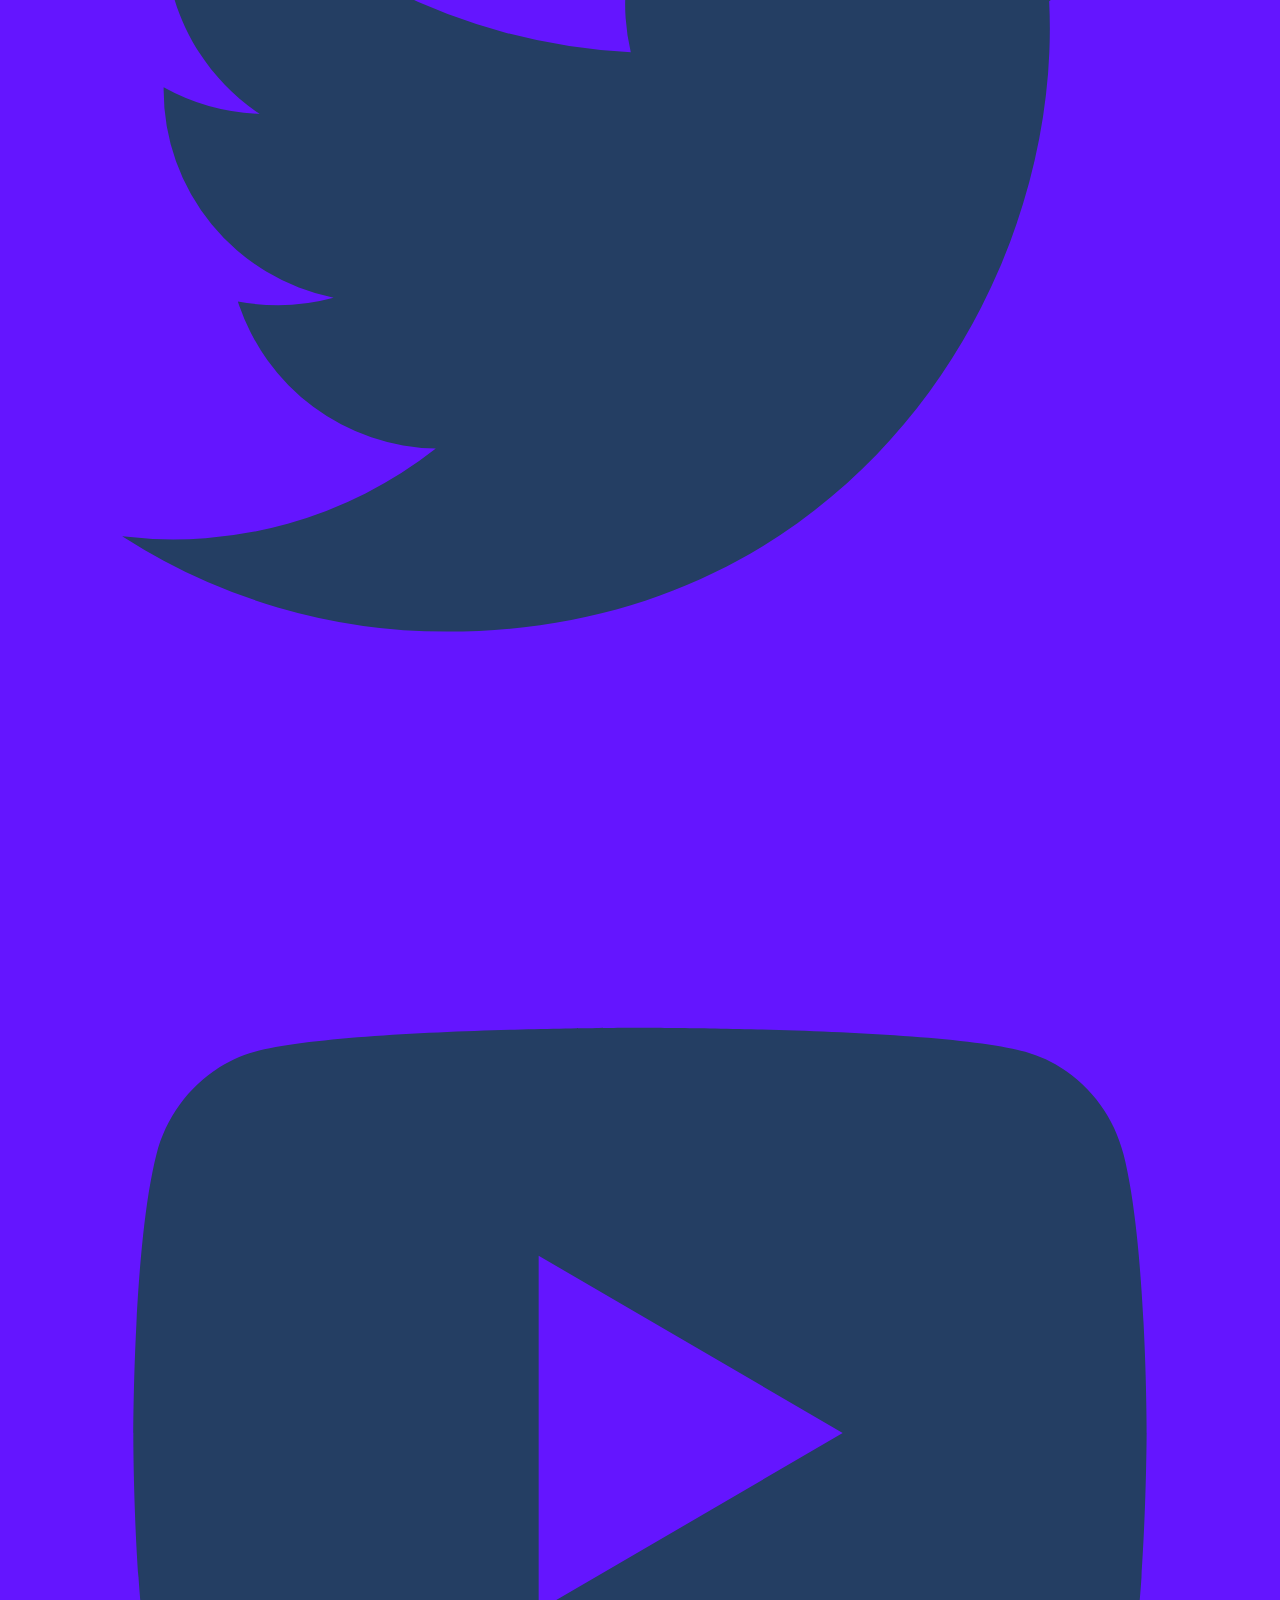
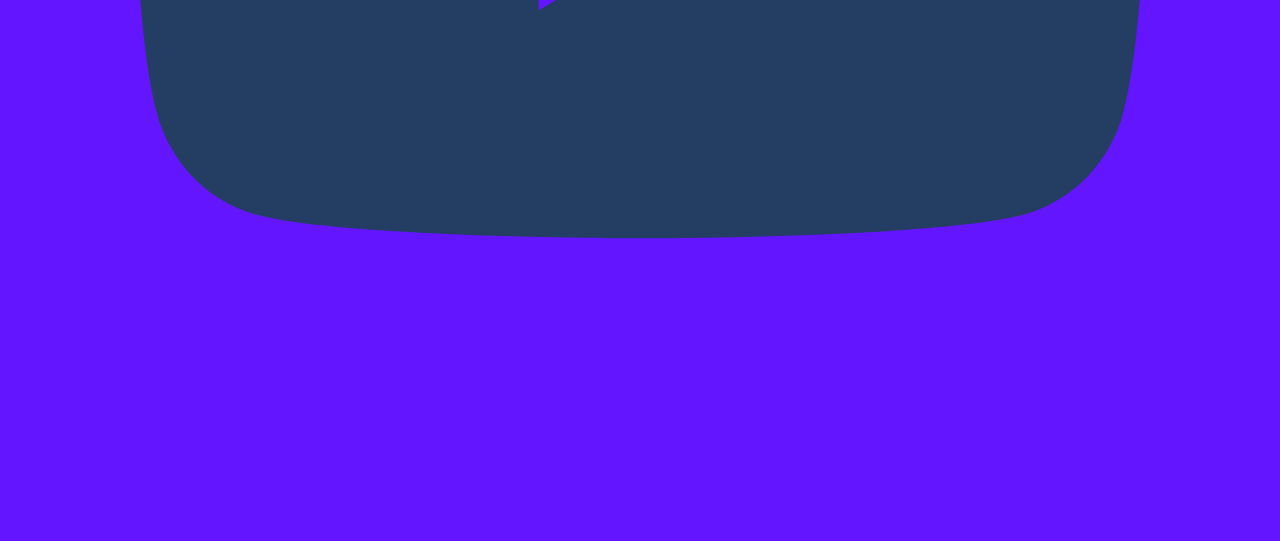
==== commit 214a2b91: "Update: create footer layout" ====
--- a/index.html
+++ b/index.html
@@ -464,7 +464,121 @@
     </main>
     <footer>
         <div class="row footer__row">
-            <!--  -->Enter Footer<!--  -->
+            <div class="footer__container">
+                <div class="links">
+                    <div class="link">
+                        <h3 class="link__type">MAIN</h3>
+                        <ul class="link__list">
+                            <li class="link__actual">
+                                <a href="#">Blog</a>
+                            </li>
+                            <li class="link__actual">
+                                <a href="#">FAQs</a>
+                            </li>
+                            <li class="link__actual">
+                                <a href="#">Support</a>
+                            </li>
+                            <li class="link__actual">
+                                <a href="#">About Us</a>
+                            </li>
+                        </ul>
+                    </div>
+                    <div class="link">
+                        <h3 class="link__type">PRODUCT</h3>
+                        <ul class="link__list">
+                            <li class="link__actual">
+                                <a href="#">Log In</a>
+                            </li>
+                            <li class="link__actual">
+                                <a href="#">Personal</a>
+                            </li>
+                            <li class="link__actual">
+                                <a href="#">Business</a>
+                            </li>
+                            <li class="link__actual">
+                                <a href="#">Team</a>
+                            </li>
+                        </ul>
+                    </div>
+                    <div class="link">
+                        <h3 class="link__type">PRESS</h3>
+                        <ul class="link__list">
+                            <li class="link__actual">
+                                <a href="#">Logos</a>
+                            </li>
+                            <li class="link__actual">
+                                <a href="#">Events</a>
+                            </li>
+                            <li class="link__actual">
+                                <a href="#">Stories</a>
+                            </li>
+                            <li class="link__actual">
+                                <a href="#">Office</a>
+                            </li>
+                        </ul>
+                    </div>
+                    <div class="link">
+                        <h3 class="link__type">TEAM</h3>
+                        <ul class="link__list">
+                            <li class="link__actual">
+                                <a href="#">Career</a>
+                            </li>
+                            <li class="link__actual">
+                                <a href="#">Founders</a>
+                            </li>
+                            <li class="link__actual">
+                                <a href="#">Culture</a>
+                            </li>
+                            <li class="link__actual">
+                                <a href="#">Onboarding</a>
+                            </li>
+                        </ul>
+                    </div>
+                    <div class="link">
+                        <h3 class="link__type">LEGAL</h3>
+                        <ul class="link__list">
+                            <li class="link__actual">
+                                <a href="#">GDPR</a>
+                            </li>
+                            <li class="link__actual">
+                                <a href="#">Privacy Policy</a>
+                            </li>
+                            <li class="link__actual">
+                                <a href="#">Terms of Service</a>
+                            </li>
+                            <li class="link__actual">
+                                <a href="#">Disclaimer</a>
+                            </li>
+                        </ul>
+                    </div>
+                </div>
+                <div class="footer__info">
+                    <div class="footer__logo">
+                        <img src="Treact Starter Resources\assets\logo-light.d9a5d1b5be5ea077b26864fdfc2e96a4.svg" alt="Treact Logo" class="footer__img">
+                        <h2 class="footer__title">Treact Inc.</h2>
+                    </div>
+                    <div class="footer__copyright">
+                        &copy; 2018 Treact Inc. All Rights Reserved.
+                    </div>
+                    <div class="socials">
+                        <a href="#" class="social">
+                            <svg fill="currentColor" viewBox="0 0 24 24">
+                                <path d="M14 13.5h2.5l1-4H14v-2c0-1.03 0-2 2-2h1.5V2.14c-.326-.043-1.557-.14-2.857-.14C11.928 2 10 3.657 10 6.7v2.8H7v4h3V22h4v-8.5z"></path>
+                            </svg>
+                        </a>
+                        <a href="#" class="social">
+                            <svg fill="currentColor" viewBox="0 0 24 24">
+                                <path d="M22.162 5.656a8.384 8.384 0 01-2.402.658A4.196 4.196 0 0021.6 4c-.82.488-1.719.83-2.656 1.015a4.182 4.182 0 00-7.126 3.814 11.874 11.874 0 01-8.62-4.37 4.168 4.168 0 00-.566 2.103c0 1.45.738 2.731 1.86 3.481a4.168 4.168 0 01-1.894-.523v.052a4.185 4.185 0 003.355 4.101 4.21 4.21 0 01-1.89.072A4.185 4.185 0 007.97 16.65a8.394 8.394 0 01-6.191 1.732 11.83 11.83 0 006.41 1.88c7.693 0 11.9-6.373 11.9-11.9 0-.18-.005-.362-.013-.54a8.496 8.496 0 002.087-2.165z"></path>
+                            </svg>
+                        </a>
+                        <a href="#" class="social">
+                            <svg fill="currentColor" viewBox="0 0 24 24">
+                                <path d="M21.543 6.498C22 8.28 22 12 22 12s0 3.72-.457 5.502c-.254.985-.997 1.76-1.938 2.022C17.896 20 12 20 12 20s-5.893 0-7.605-.476c-.945-.266-1.687-1.04-1.938-2.022C2 15.72 2 12 2 12s0-3.72.457-5.502c.254-.985.997-1.76 1.938-2.022C6.107 4 12 4 12 4s5.896 0 7.605.476c.945.266 1.687 1.04 1.938 2.022zM10 15.5l6-3.5-6-3.5v7z"></path>
+                            </svg>
+                        </a>
+                    </div>
+                </div>
+            </div>
         </div>
     </footer>
 </body>
--- a/style.css
+++ b/style.css
@@ -1030,6 +1030,76 @@
     opacity: 0.5;
 }
 
+.start__container {
+    padding: 96px 0;
+    width: 100%;
+    background-color: rgb(100, 21, 255);
+    border-radius: 8px;
+    display: flex;
+    justify-content: center;
+    align-items: center;
+}
+
+.start__row {
+    width: 100%;
+    margin: 0 auto;
+    max-width: 1024px;
+    padding: 0 32px;
+    display: flex;
+    justify-content: center;
+    align-items: center;
+}
+
+.start__title, .start__buttons {
+    width: 50%;
+}
+
+.start__title {
+    color: #f7fafc;
+    font-size: 30px;
+    font-weight: 700;
+    line-height: 1.5;
+    z-index: 2;
+}
+
+.start__buttons {
+    display: flex;
+    margin-top: 24px;
+}
+
+.start__button {
+    padding: 20px 40px;
+    border-radius: 500px;
+    font-weight: 700;
+    font-size: 16px;
+    color: #f7fafc;
+    line-height: 1.5;
+    letter-spacing: 0.025;
+    margin: 1px;
+    z-index: 2;
+}
+
+.start__button:nth-child(1) {
+    background: #f56565;
+    box-shadow: rgba(0, 0, 0, 0) 0px 0px 0px 0px, rgba(0, 0, 0, 0) 0px 0px 0px 0px, rgba(0, 0, 0, 0.1) 0px 10px 15px -3px, rgba(0, 0, 0, 0.05) 0px 4px 6px -2px;
+    margin-right: 32px;
+    transition: all 300ms ease;
+}
+
+.start__button:hover:nth-child(1) {
+    background-color: rgba(229, 62, 62);
+}
+
+.start__button:nth-child(2) {
+    border: 1px solid rgb(160, 174, 192);
+    transition: all 300ms ease;
+}
+
+.start__button:hover:nth-child(2) {
+    background-color: rgba(247, 250, 252);
+    color: rgba(100, 21, 255);
+}
+
 /* 
 
 FOOTER ↓
@@ -1211,6 +1281,25 @@
   .testimonials__description {
     padding-left: 48px;
   }
+
+  .start__row {
+    flex-direction: column;
+  }
+
+  .start__title {
+    text-align: center;
+    width: 100%;
+    max-width: 512px;
+  }
+
+  .start__buttons {
+    width: auto;
+    margin-top: 24px;
+  }
+
+  .start__button {
+    padding: 16px 32px;
+  }
 }
 
 @media (max-width: 768px) {
@@ -1327,4 +1416,33 @@
   .testimonial__buttons {
     margin-top: 32px;
   }
-}
+
+  .start__container {
+    padding: 80px 0;
+  }
+
+  .start__title {
+    font-size: 24px;
+  }
+
+  .btn {
+    line-height: 1.5;
+  }
+
+  .start__buttons {
+    flex-direction: column;
+  }
+
+  .start__button {
+    padding: 12px 24px;
+    font-size: 14px;
+  }
+
+  .start__button:nth-child(1) {
+    margin-right: 0;
+  }
+
+  .start__button:nth-child(2) {
+    margin-top: 16px;
+  }
+}
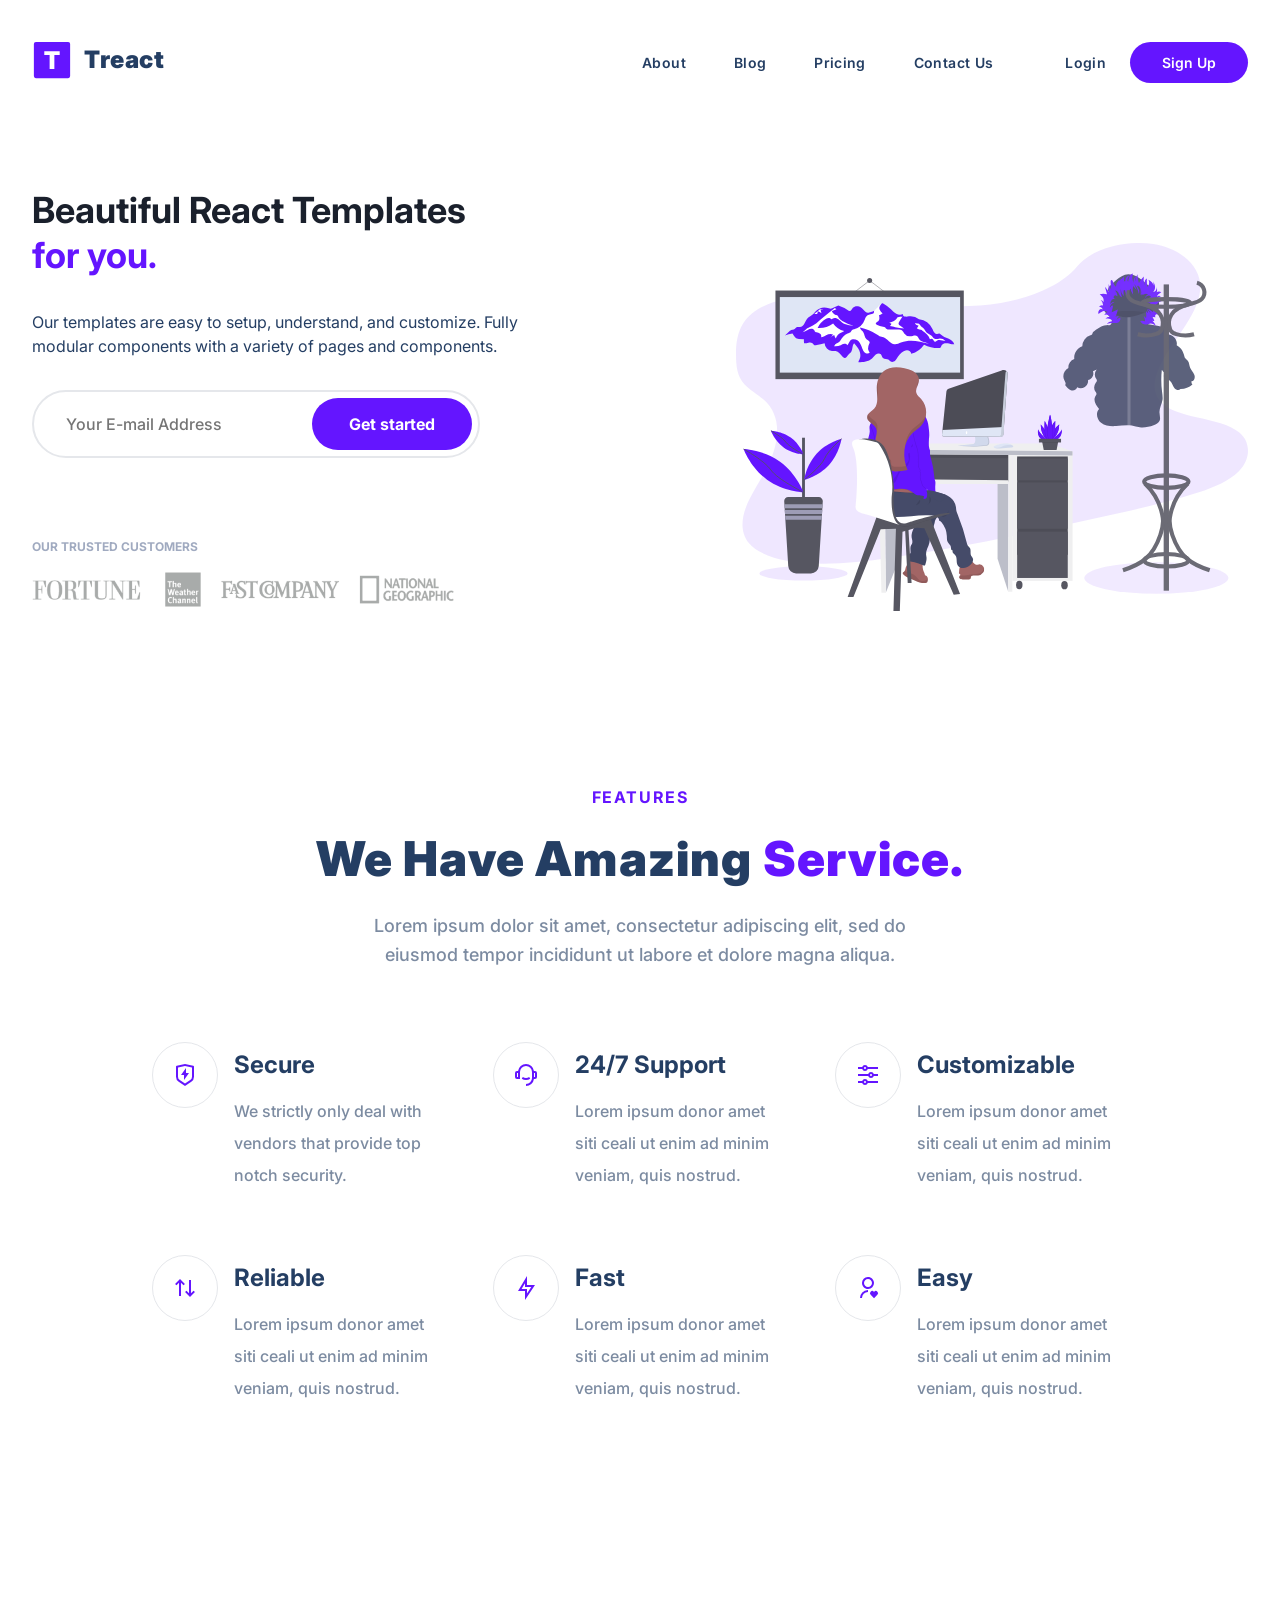
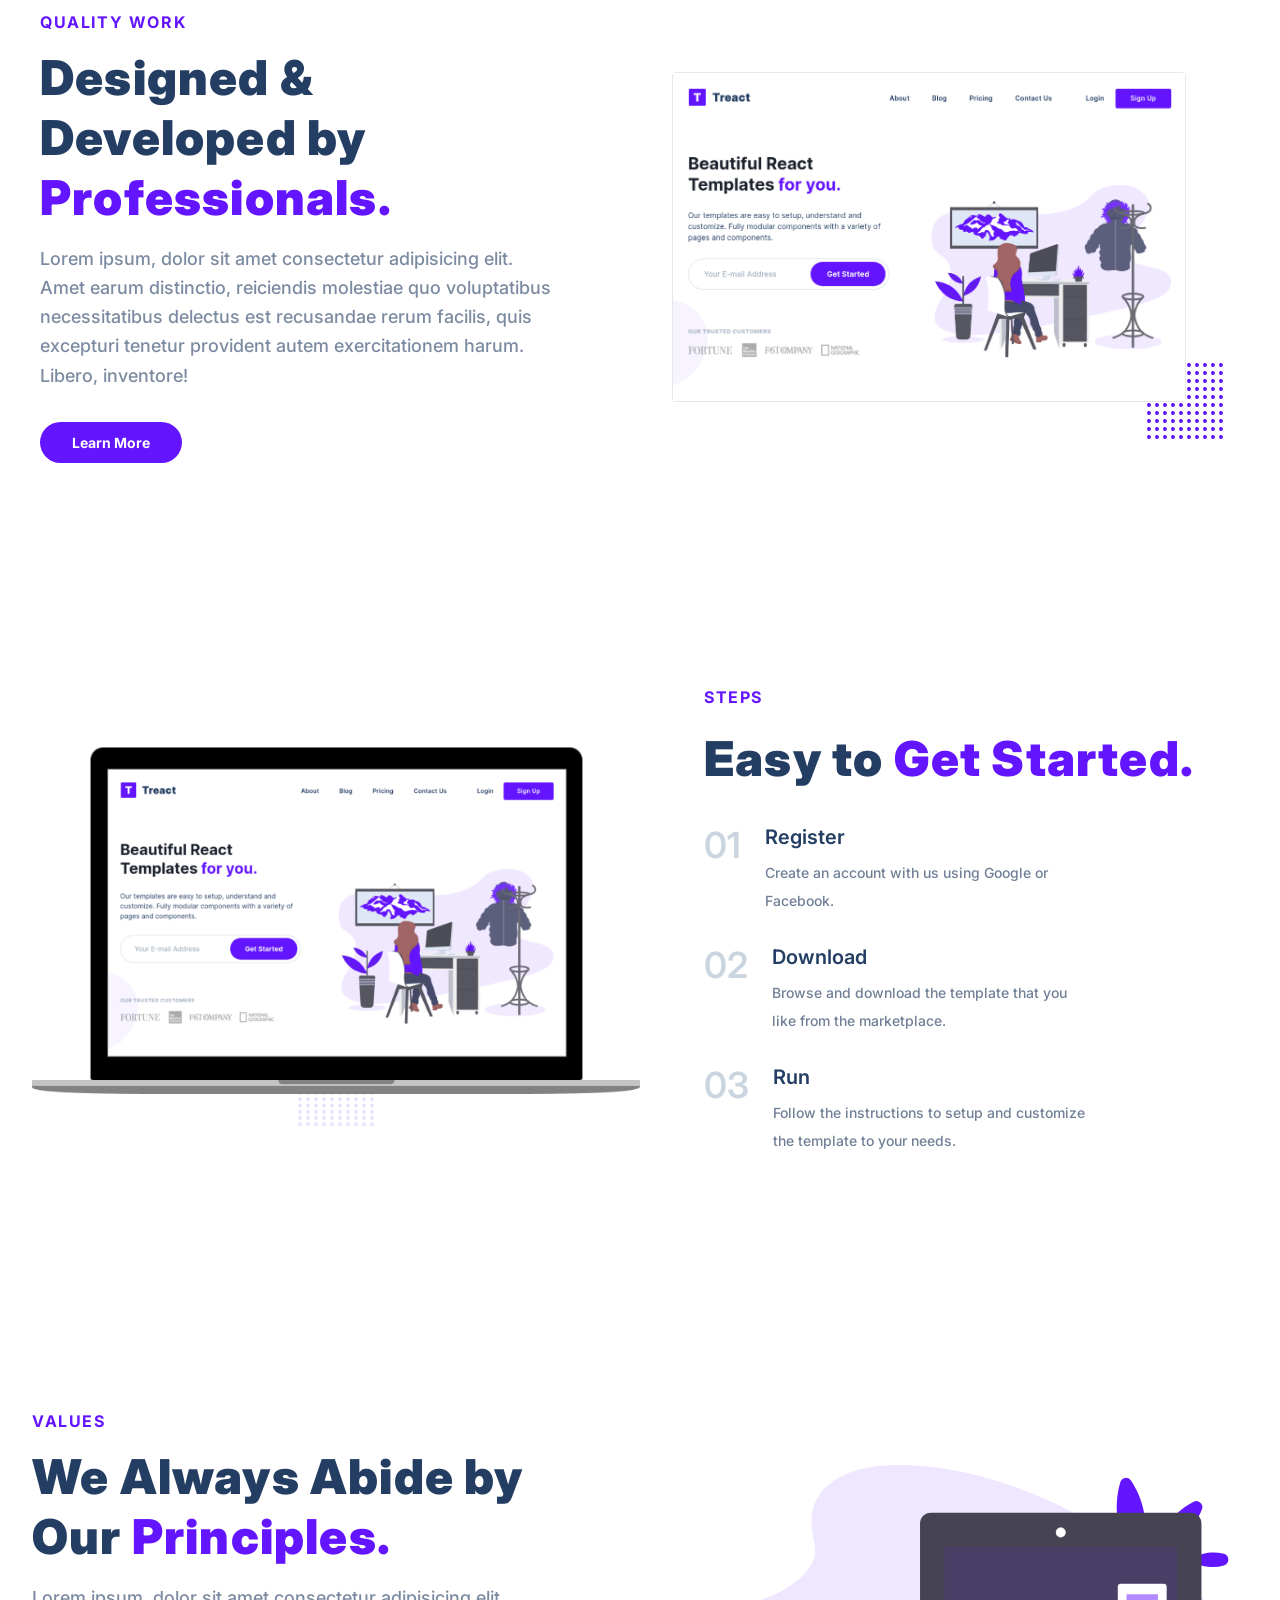
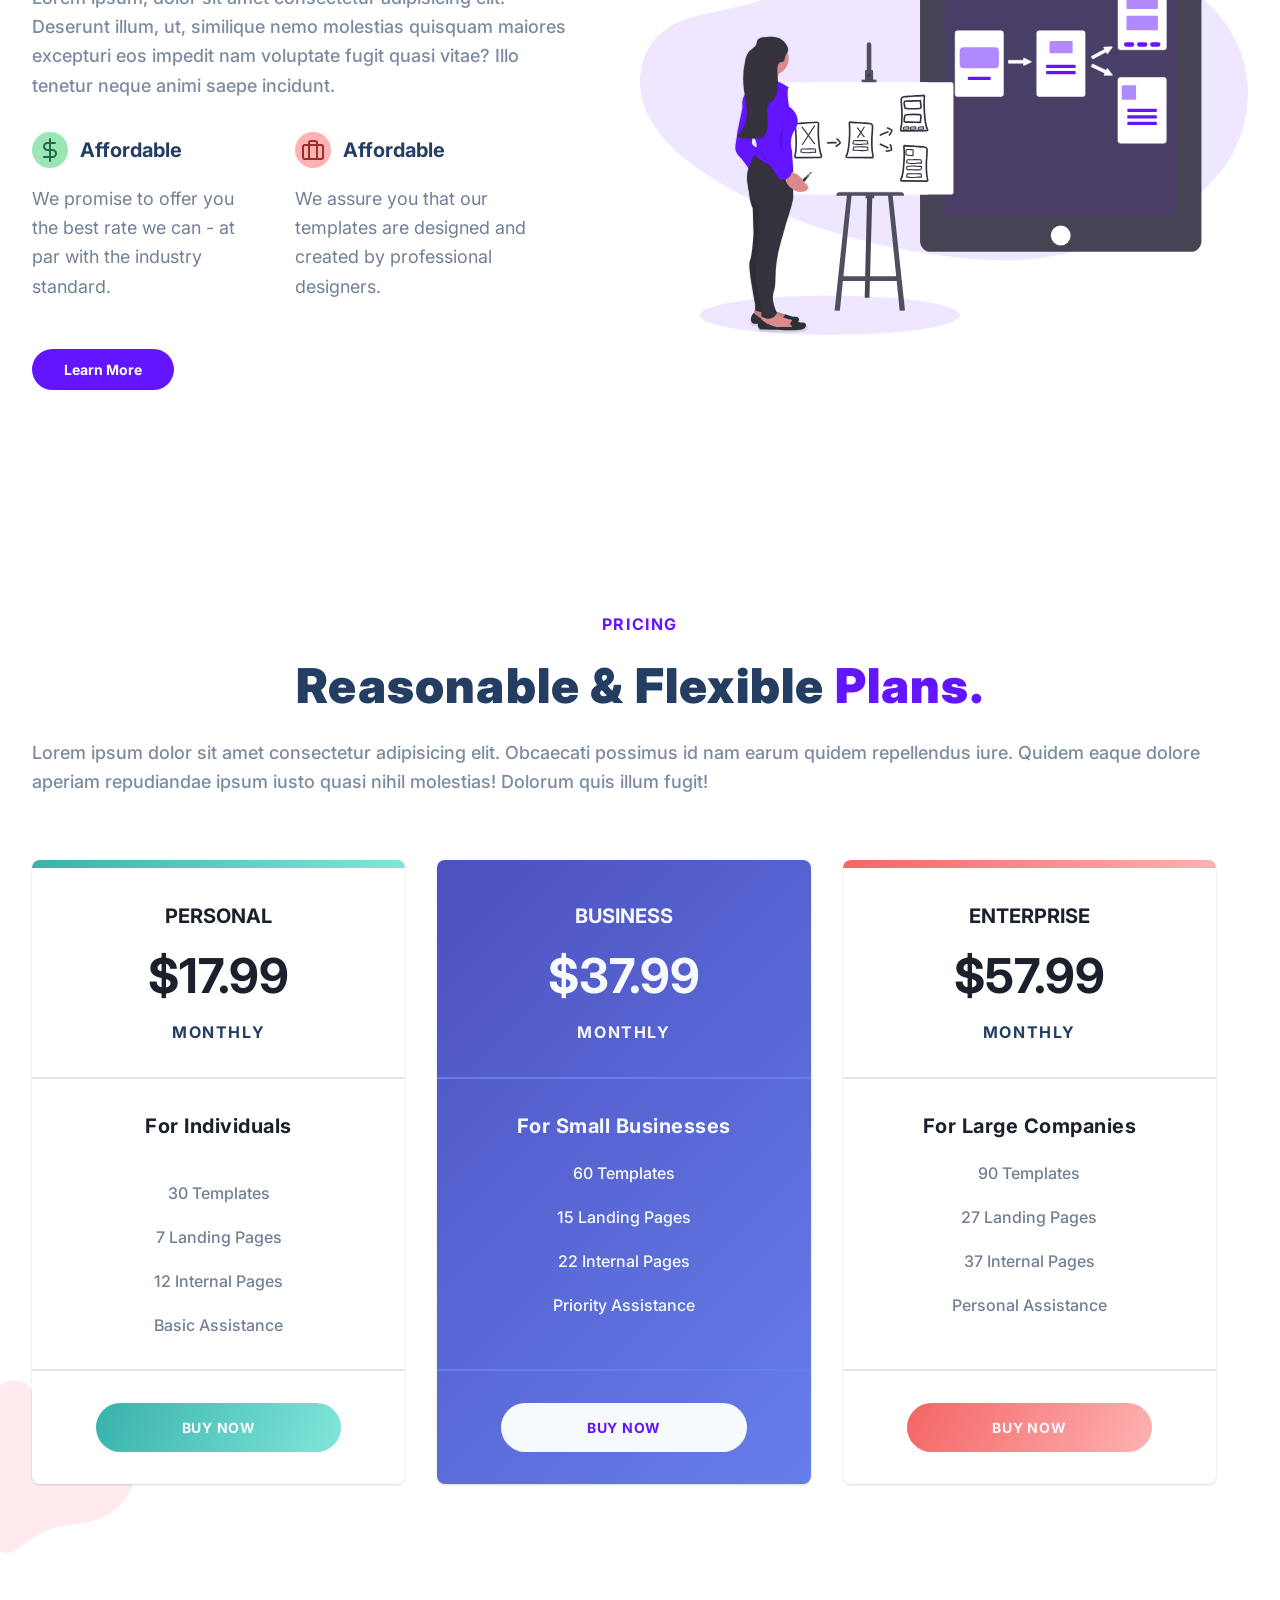
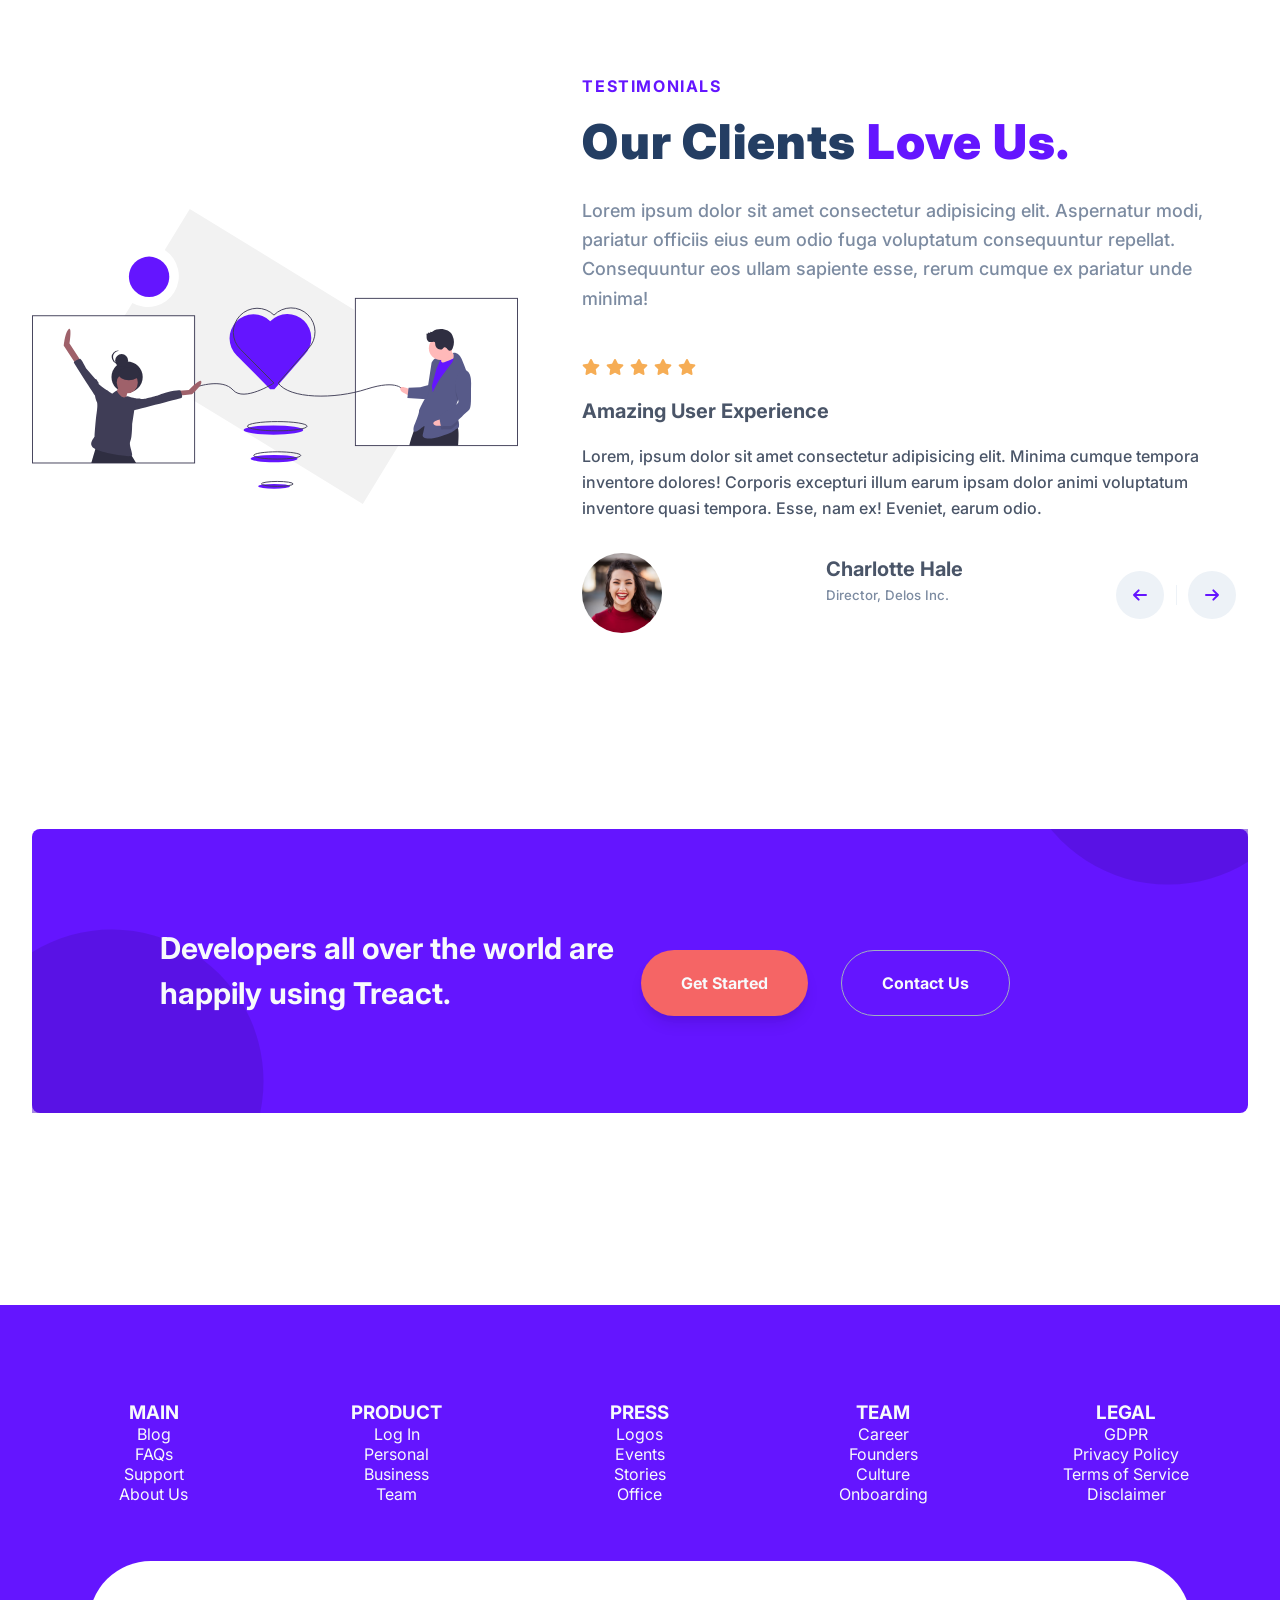
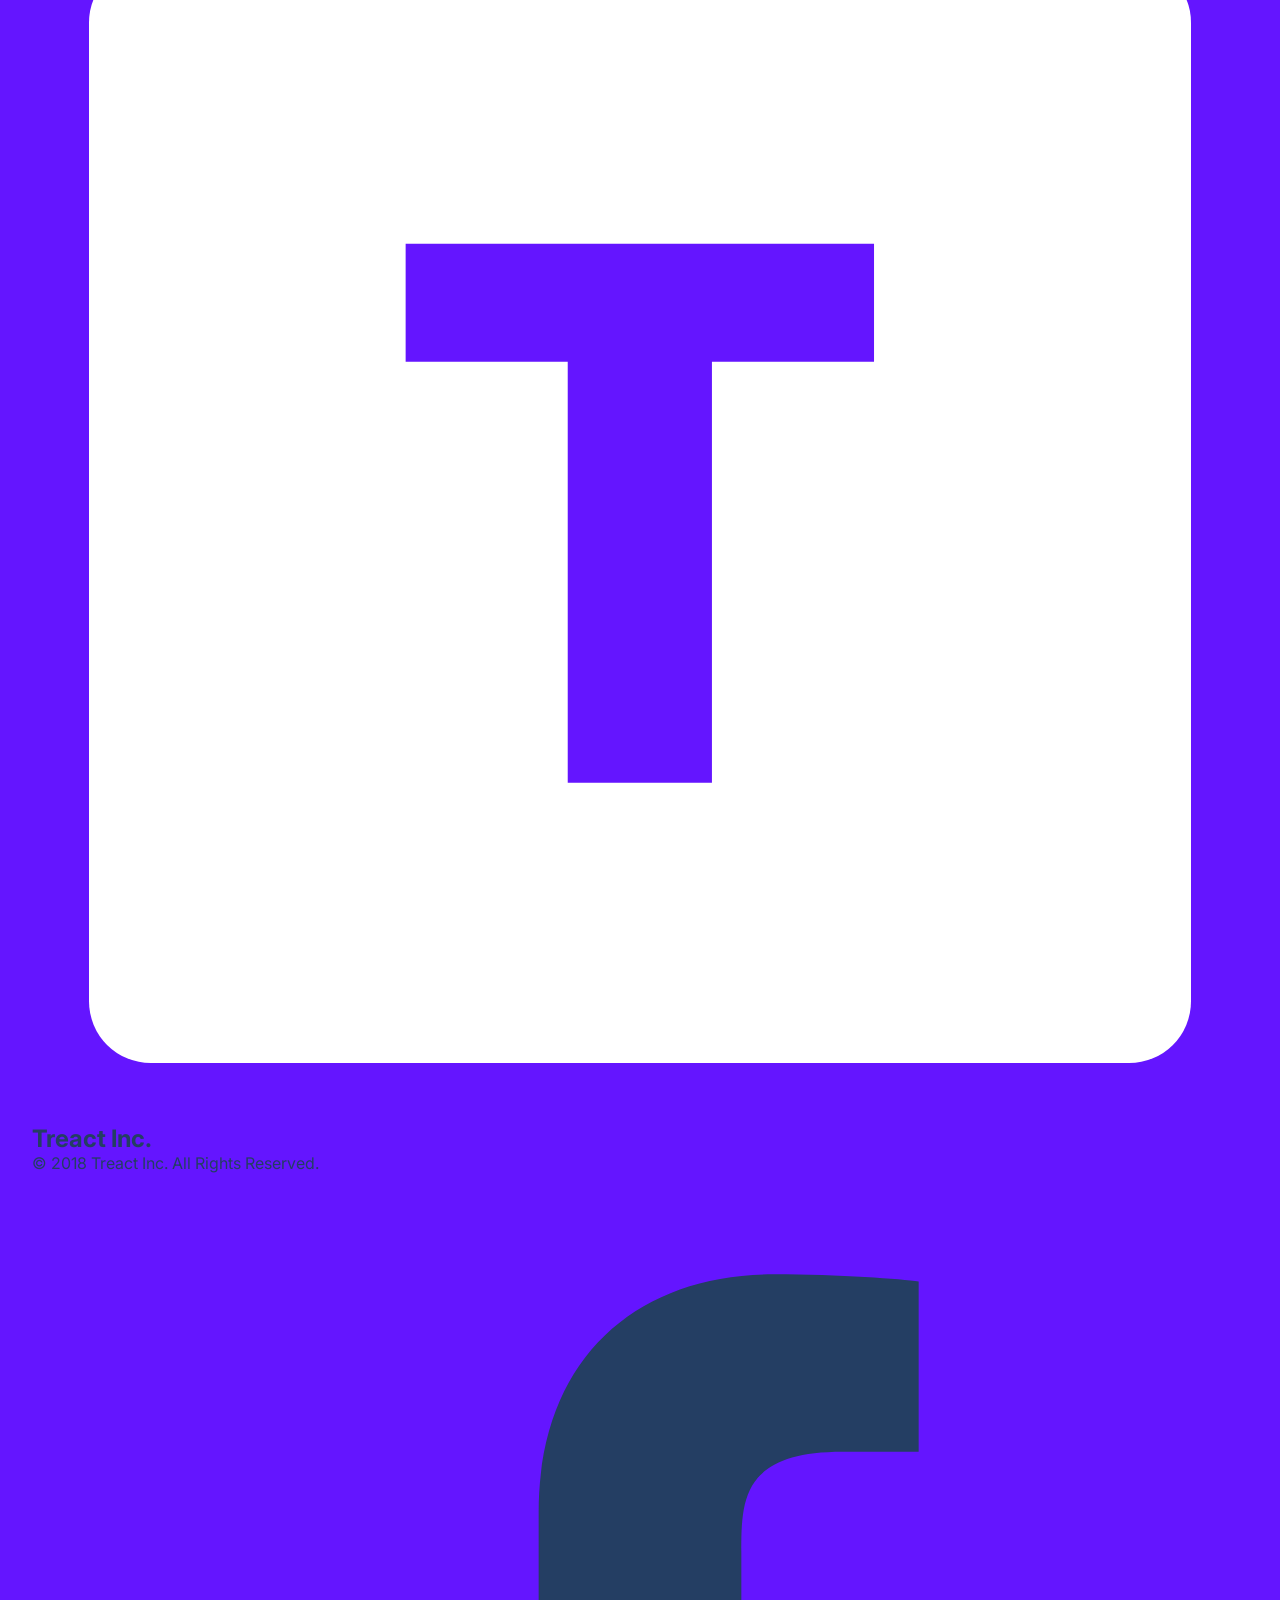
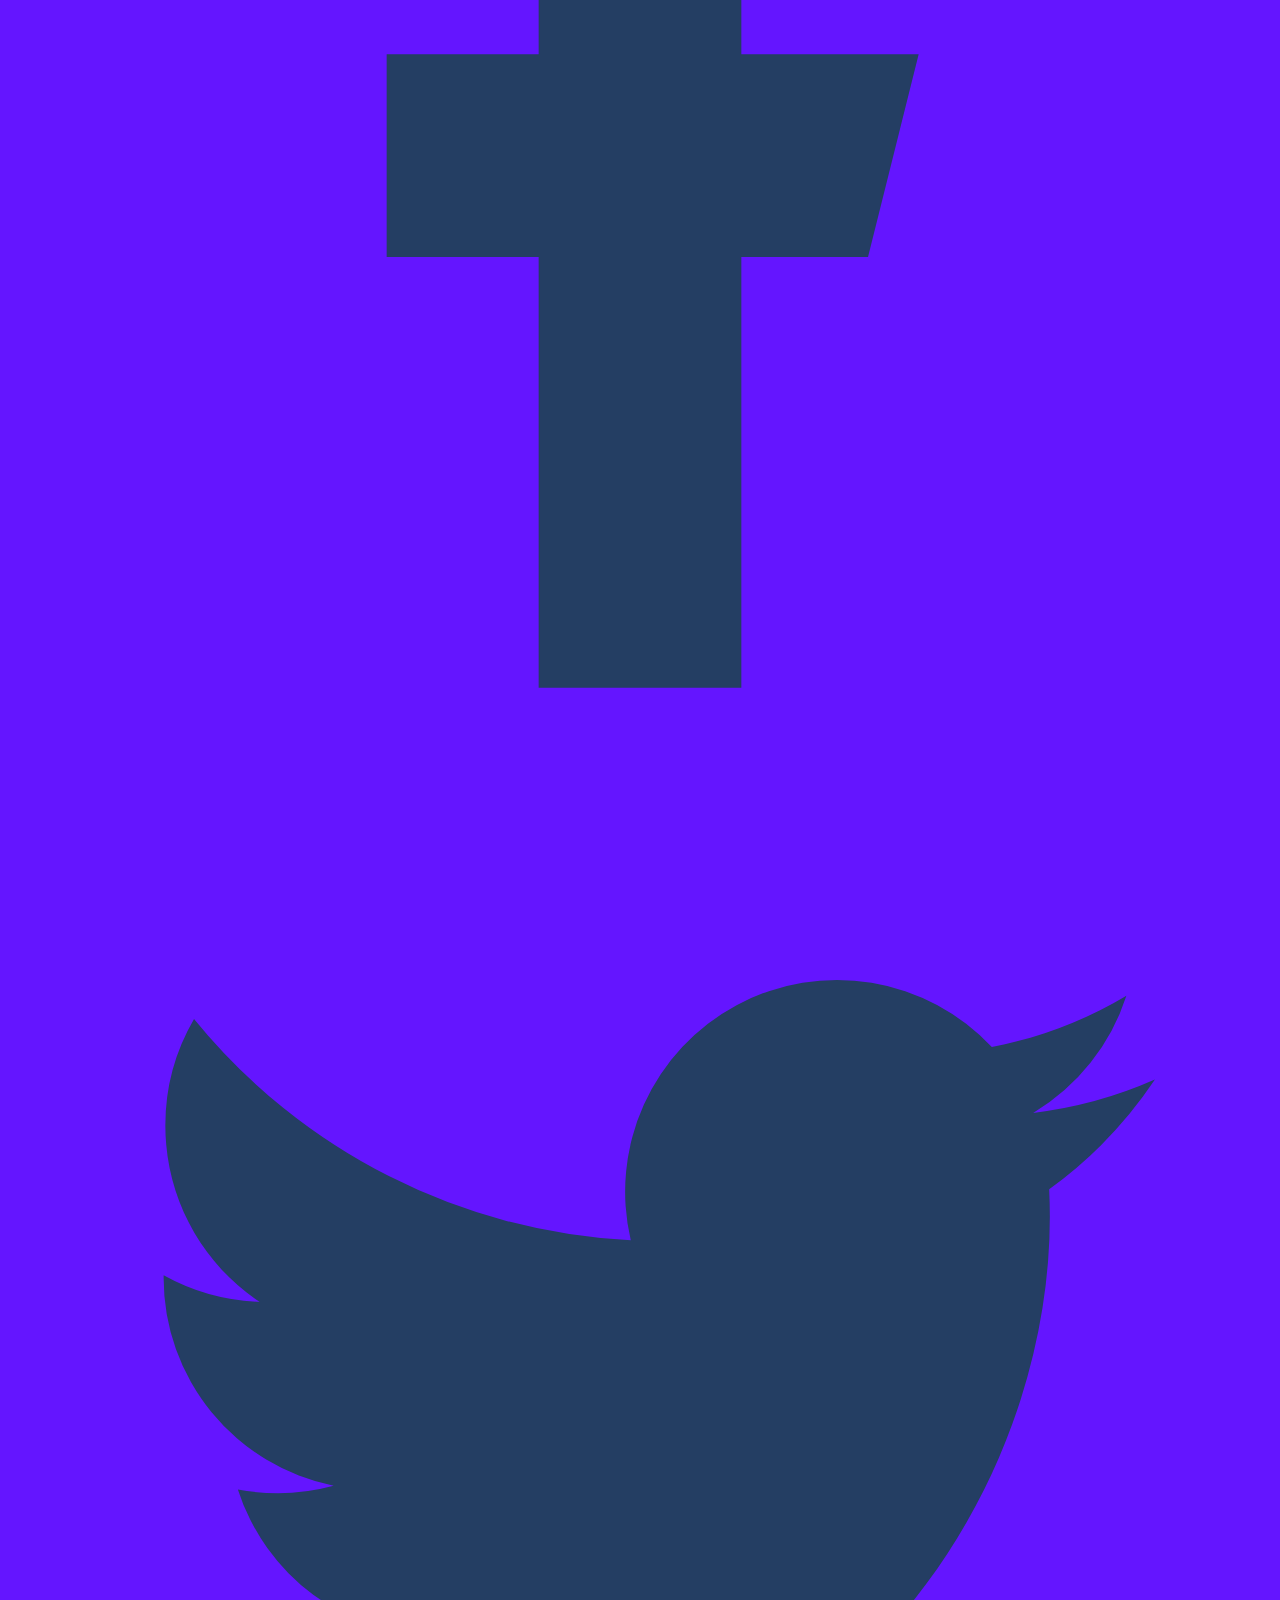
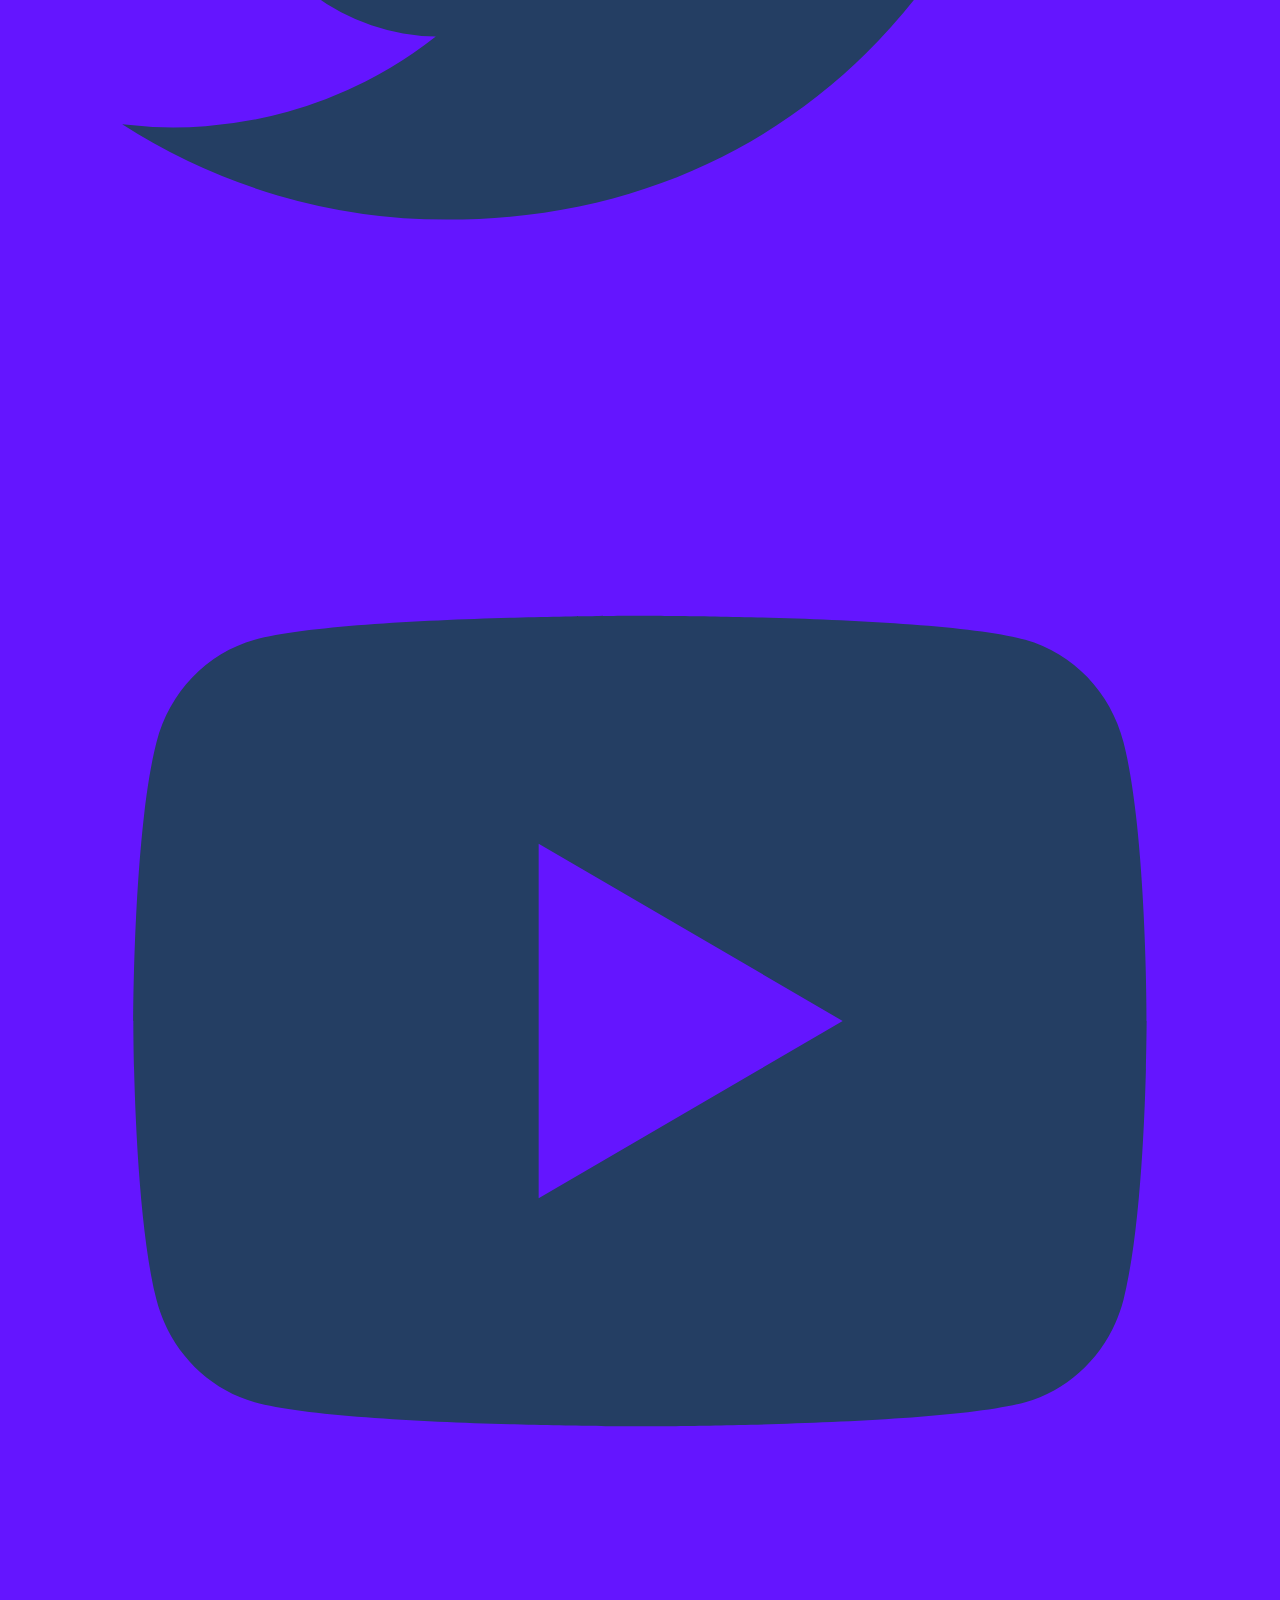
==== commit b762388b: "Update: rearranged the layout of the links and did some styling" ====
--- a/index.html
+++ b/index.html
@@ -468,90 +468,41 @@
                 <div class="links">
                     <div class="link">
                         <h3 class="link__type">MAIN</h3>
-                        <ul class="link__list">
-                            <li class="link__actual">
-                                <a href="#">Blog</a>
-                            </li>
-                            <li class="link__actual">
-                                <a href="#">FAQs</a>
-                            </li>
-                            <li class="link__actual">
-                                <a href="#">Support</a>
-                            </li>
-                            <li class="link__actual">
-                                <a href="#">About Us</a>
-                            </li>
-                        </ul>
+                        <a href="#" class="link__link">Blog</a>
+                        <a href="#" class="link__link">FAQs</a>
+                        <a href="#" class="link__link">Support</a>
+                        <a href="#" class="link__link">About Us</a>
                     </div>
                     <div class="link">
                         <h3 class="link__type">PRODUCT</h3>
-                        <ul class="link__list">
-                            <li class="link__actual">
-                                <a href="#">Log In</a>
-                            </li>
-                            <li class="link__actual">
-                                <a href="#">Personal</a>
-                            </li>
-                            <li class="link__actual">
-                                <a href="#">Business</a>
-                            </li>
-                            <li class="link__actual">
-                                <a href="#">Team</a>
-                            </li>
-                        </ul>
+                        <a href="#" class="link__link">Log In</a>
+                        <a href="#" class="link__link">Personal</a>
+                        <a href="#" class="link__link">Business</a>
+                        <a href="#" class="link__link">Team</a>
                     </div>
                     <div class="link">
                         <h3 class="link__type">PRESS</h3>
-                        <ul class="link__list">
-                            <li class="link__actual">
-                                <a href="#">Logos</a>
-                            </li>
-                            <li class="link__actual">
-                                <a href="#">Events</a>
-                            </li>
-                            <li class="link__actual">
-                                <a href="#">Stories</a>
-                            </li>
-                            <li class="link__actual">
-                                <a href="#">Office</a>
-                            </li>
-                        </ul>
+                        <a href="#" class="link__link">Logos</a>
+                        <a href="#" class="link__link">Events</a>
+                        <a href="#" class="link__link">Stories</a>
+                        <a href="#" class="link__link">Office</a>
                     </div>
                     <div class="link">
                         <h3 class="link__type">TEAM</h3>
-                        <ul class="link__list">
-                            <li class="link__actual">
-                                <a href="#">Career</a>
-                            </li>
-                            <li class="link__actual">
-                                <a href="#">Founders</a>
-                            </li>
-                            <li class="link__actual">
-                                <a href="#">Culture</a>
-                            </li>
-                            <li class="link__actual">
-                                <a href="#">Onboarding</a>
-                            </li>
-                        </ul>
+                        <a href="#" class="link__link">Career</a>
+                        <a href="#" class="link__link">Founders</a>
+                        <a href="#" class="link__link">Culture</a>
+                        <a href="#" class="link__link">Onboarding</a>
                     </div>
                     <div class="link">
                         <h3 class="link__type">LEGAL</h3>
-                        <ul class="link__list">
-                            <li class="link__actual">
-                                <a href="#">GDPR</a>
-                            </li>
-                            <li class="link__actual">
-                                <a href="#">Privacy Policy</a>
-                            </li>
-                            <li class="link__actual">
-                                <a href="#">Terms of Service</a>
-                            </li>
-                            <li class="link__actual">
-                                <a href="#">Disclaimer</a>
-                            </li>
-                        </ul>
-                    </div>
-                </div>
+                        <a href="#" class="link__link">GDPR</a>
+                        <a href="#" class="link__link">Privacy Policy</a>
+                        <a href="#" class="link__link">Terms of Service</a>
+                        <a href="#" class="link__link">Disclaimer</a>
+                    </div>
+                </div>
+                <div class="footer__divider"></div>
                 <div class="footer__info">
                     <div class="footer__logo">
                         <img src="Treact Starter Resources\assets\logo-light.d9a5d1b5be5ea077b26864fdfc2e96a4.svg" alt="Treact Logo" class="footer__img">
--- a/style.css
+++ b/style.css
@@ -1114,6 +1114,34 @@
   overflow: hidden;
 }
 
+.links {
+    display: flex;
+    flex-wrap: wrap;
+}
+
+.link {
+    display: flex;
+    flex-direction: column;
+    width: calc(100%/5);
+    align-items: center;
+}
+
+.link__list {
+    list-style: none;
+    display: flex;
+    flex-direction: column;
+    justify-content: center;
+    align-items: left;
+}
+
+.link__type, .link__link {
+    color: #f7fafc;
+}
+
+.link__link {
+    text-decoration: none;
+}
+
 /* 
 
 MOBILE RESPONSIVENESS ↓
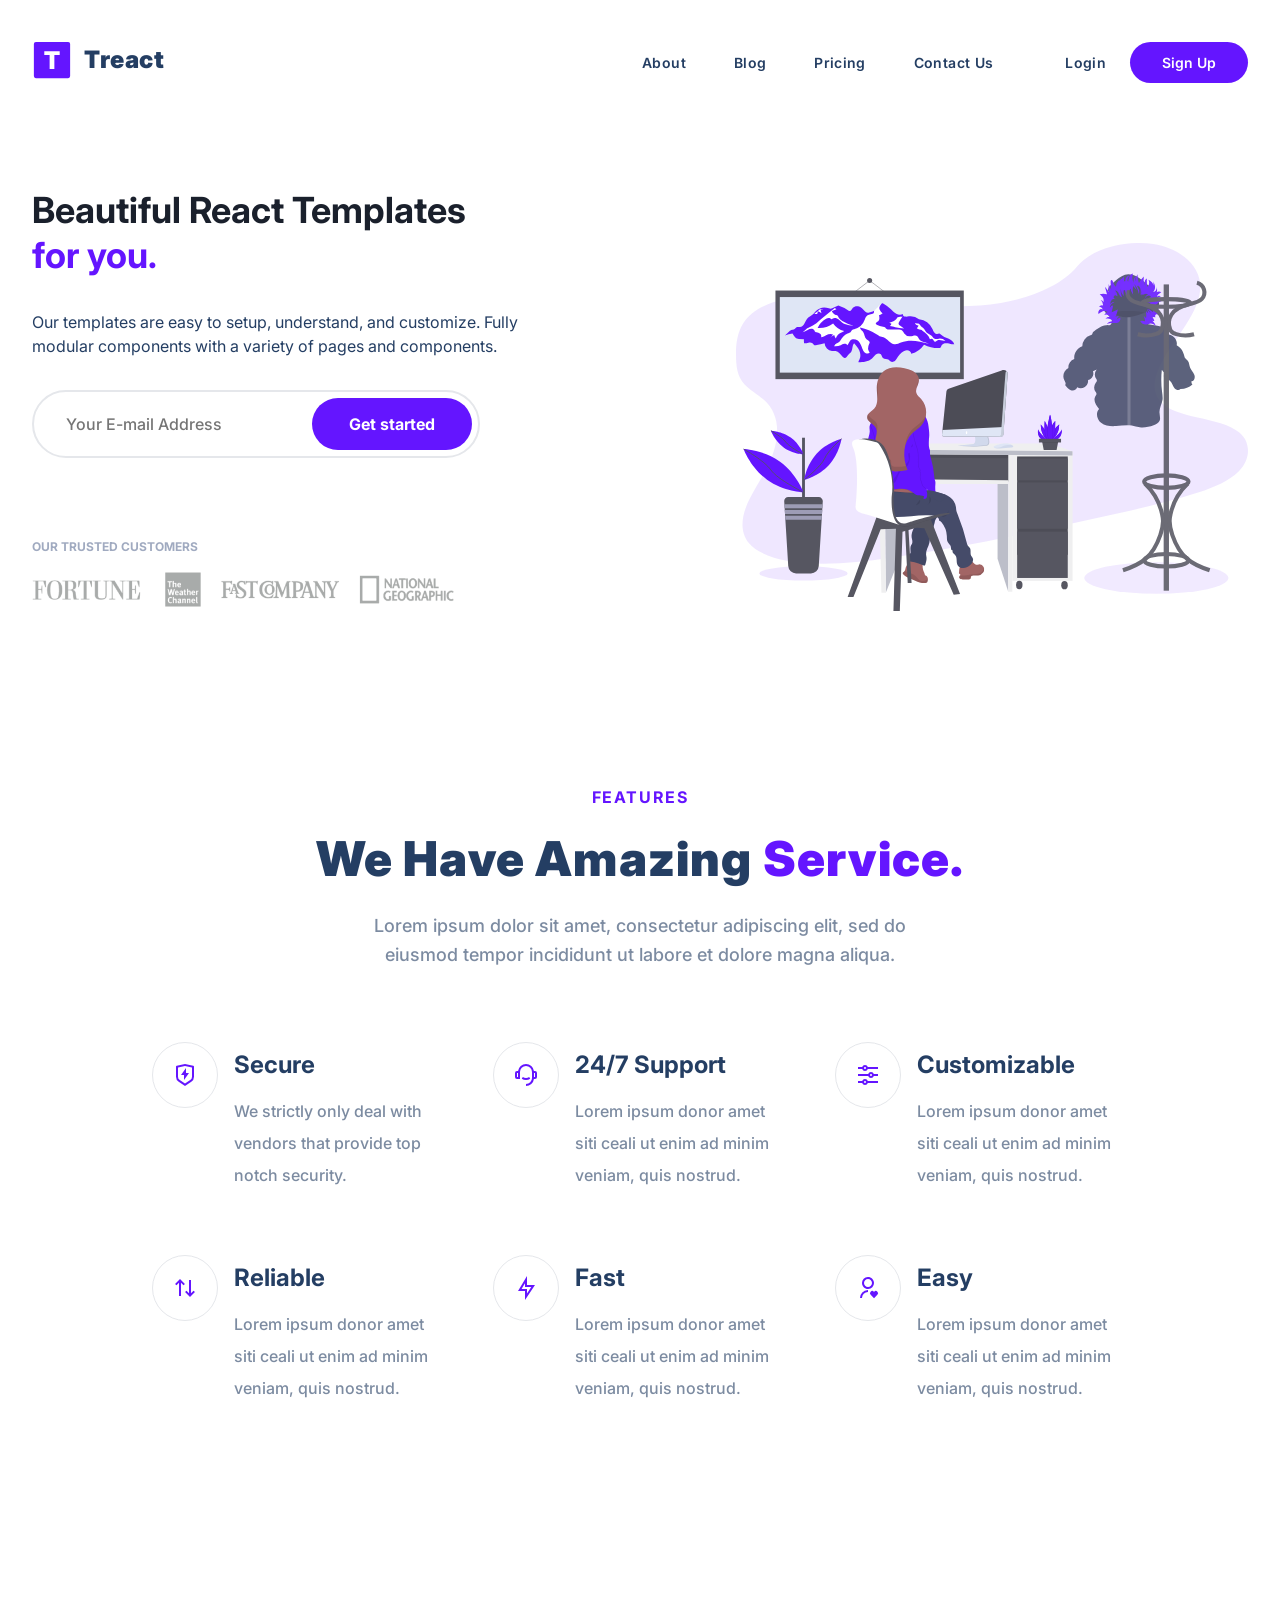
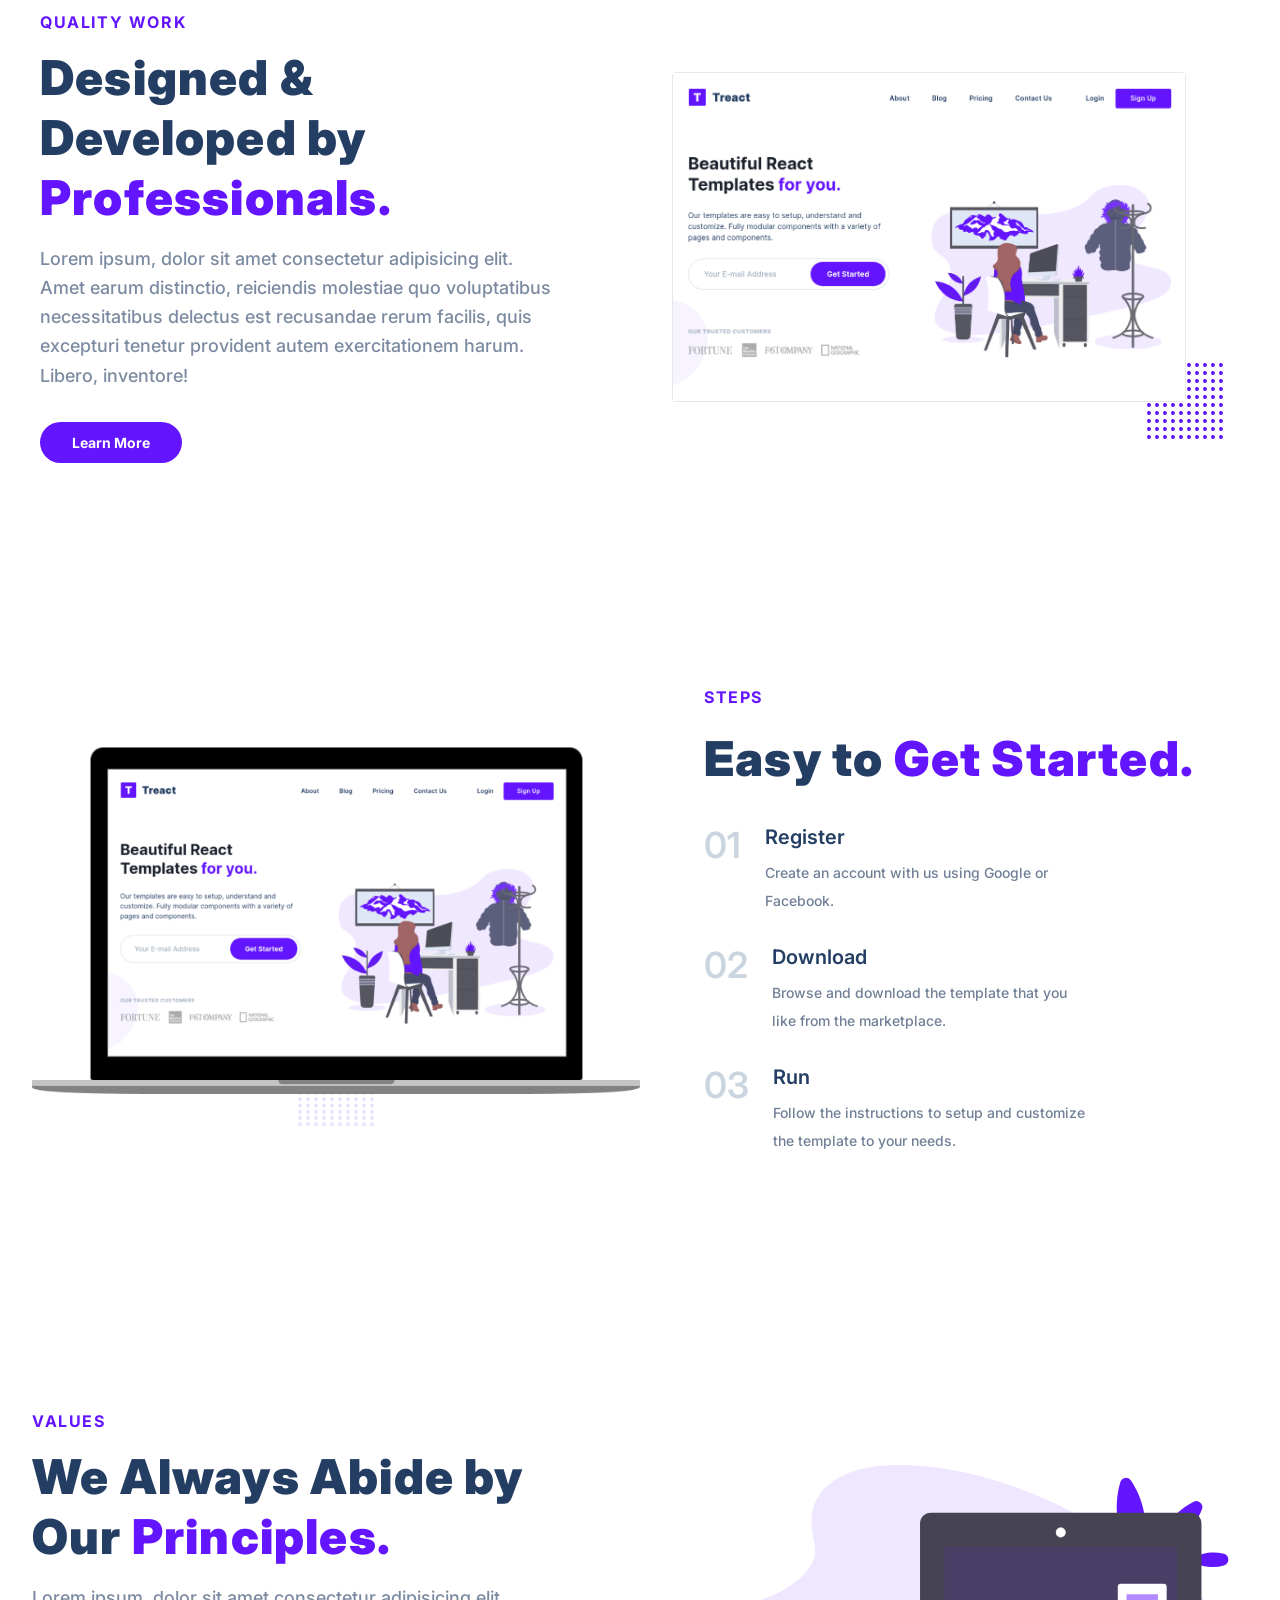
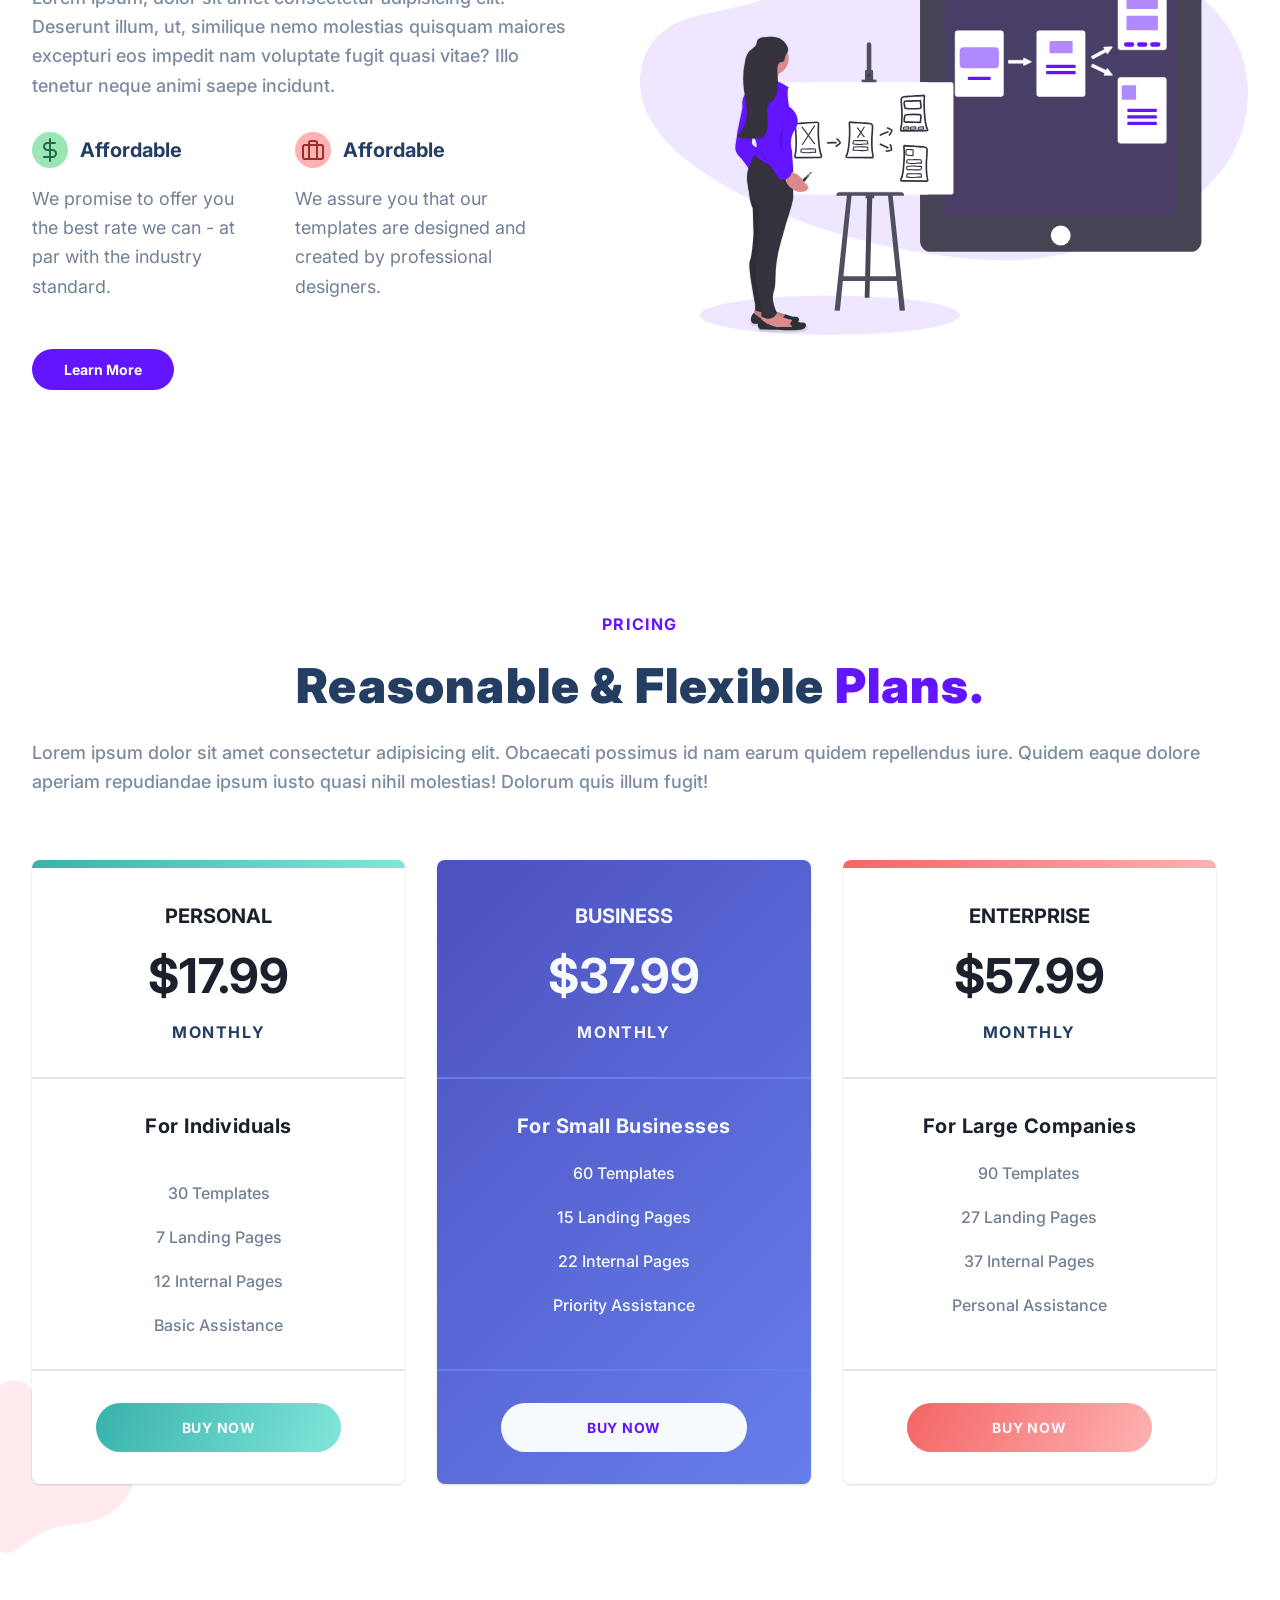
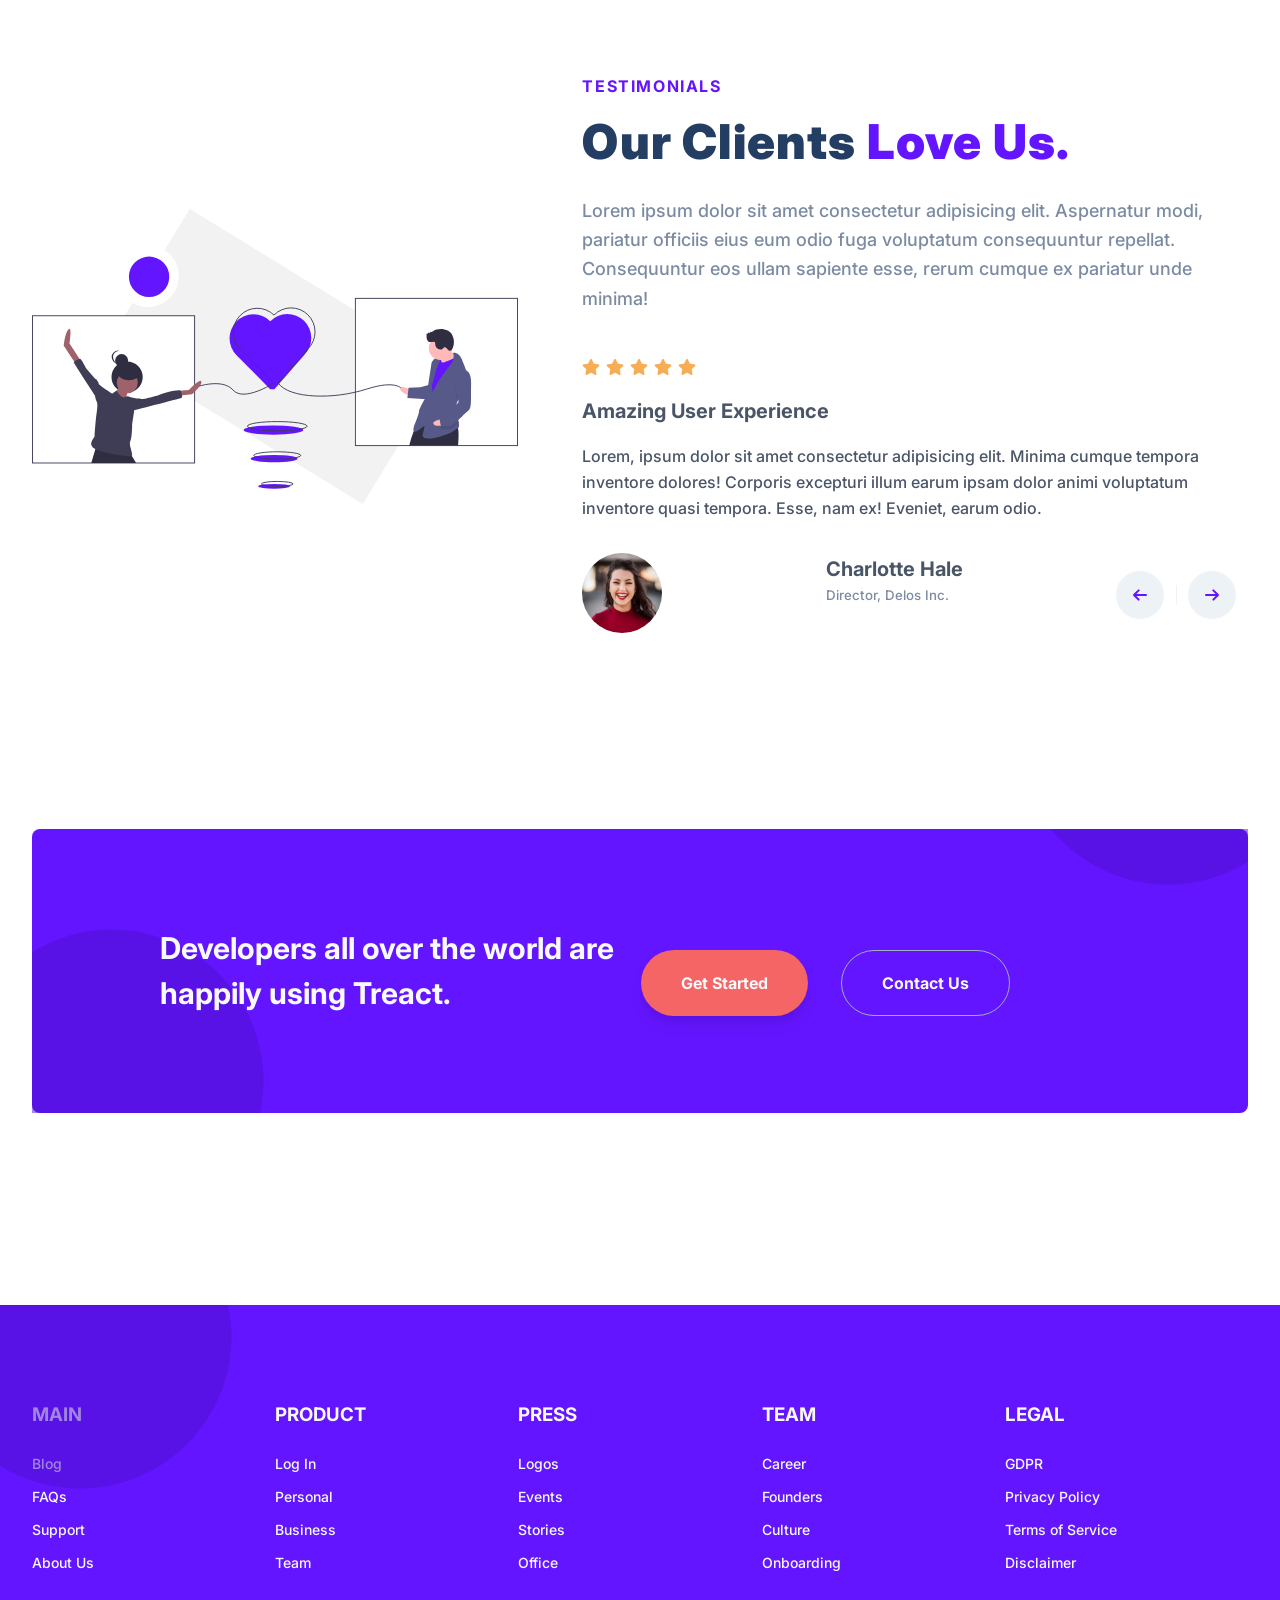
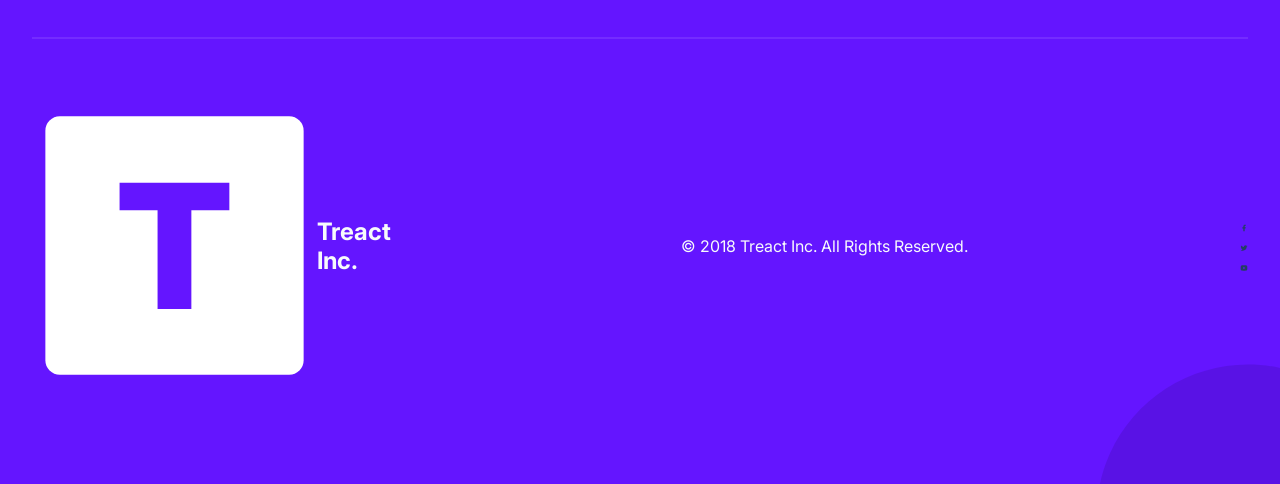
==== commit 33daf7fc: "Update: styled links for footer" ====
--- a/index.html
+++ b/index.html
@@ -464,6 +464,16 @@
     </main>
     <footer>
         <div class="row footer__row">
+            <svg viewBox="0 0 600 600" class="footer__blob--1">
+                <g transform="translate(300,300)">
+                    <path d="M153.6,-239C199.1,-209.8,236,-167.2,258.4,-118C280.9,-68.9,288.9,-13.1,281.2,40.4C273.5,93.9,250.1,145.2,214.7,186.1C179.3,226.9,131.9,257.4,80,272.6C28.2,287.8,-28.2,287.8,-80,272.6C-131.9,257.4,-179.3,226.9,-214.7,186.1C-250.1,145.2,-273.5,93.9,-281.2,40.4C-288.9,-13.1,-280.9,-68.9,-258.4,-118C-236,-167.2,-199.1,-209.8,-153.6,-239C-108.1,-268.3,-54.1,-284.1,0,-284.1C54.1,-284.1,108.1,-268.3,153.6,-239Z" fill="rgba(80,17,204)"></path>
+                </g>
+            </svg>
+            <svg viewBox="0 0 600 600" class="footer__blob--2">
+                <g transform="translate(300,300)">
+                    <path d="M153.6,-239C199.1,-209.8,236,-167.2,258.4,-118C280.9,-68.9,288.9,-13.1,281.2,40.4C273.5,93.9,250.1,145.2,214.7,186.1C179.3,226.9,131.9,257.4,80,272.6C28.2,287.8,-28.2,287.8,-80,272.6C-131.9,257.4,-179.3,226.9,-214.7,186.1C-250.1,145.2,-273.5,93.9,-281.2,40.4C-288.9,-13.1,-280.9,-68.9,-258.4,-118C-236,-167.2,-199.1,-209.8,-153.6,-239C-108.1,-268.3,-54.1,-284.1,0,-284.1C54.1,-284.1,108.1,-268.3,153.6,-239Z" fill="rgba(80,17,204)"></path>
+                </g>
+            </svg>
             <div class="footer__container">
                 <div class="links">
                     <div class="link">
--- a/style.css
+++ b/style.css
@@ -1114,32 +1114,101 @@
   overflow: hidden;
 }
 
+.footer__blob--1 {
+    position: absolute;
+    top: 0;
+    left: 0;
+    width: 320px;
+    height: 320px;
+    transform: translateX(-80px) translateY(-128px);
+    z-index: 1;
+    opacity: 0.5;
+}
+
+.footer__blob--2 {
+    position: absolute;
+    bottom: 0;
+    right: 0;
+    width: 320px;
+    height: 320px;
+    transform: translateX(128px) translateY(192px);
+    z-index: 1;
+    opacity: 0.5;
+}
+
 .links {
     display: flex;
     flex-wrap: wrap;
+    margin-top: -48px;
+    justify-content: space-between;
 }
 
 .link {
     display: flex;
     flex-direction: column;
     width: calc(100%/5);
-    align-items: center;
-}
-
-.link__list {
-    list-style: none;
-    display: flex;
-    flex-direction: column;
-    justify-content: center;
-    align-items: left;
-}
-
-.link__type, .link__link {
+    align-items: flex-start;
+    margin-top: 48px;
+}
+
+.link__type {
+    font-weight: 700;
+    line-height: 1.5;
+}
+
+.link__link {
+    font-size: 14px;
+    margin-top: 12px;
+    line-height: 1.5;
+    font-weight: 500;
+    position: relative;
+    cursor: pointer;
+}
+
+.link__link::after {
+    content: "";
+    position: absolute;
+    left: 0;
+    bottom: -6px;
+    height: 2px;
+    width: 100%;
+    background: #fff;
+    transition: all 300ms ease;
+    opacity: 0;
+}
+
+.link__link:hover::after {
+    opacity: 1;
+}
+
+.link__link:nth-child(2) {
+    margin-top: 24px;
+}
+
+.link__type, .link__link, .footer__title, .footer__copyright {
     color: #f7fafc;
 }
 
 .link__link {
     text-decoration: none;
+}
+
+.footer__divider {
+    width: 100%;
+    height: 2px;
+    margin: 64px 0;
+    background: rgb(116, 44, 255);
+}
+
+.footer__info {
+    display: flex;
+    justify-content: space-between;
+    align-items: center;
+}
+
+.footer__logo {
+    display: flex;
+    align-items: center;
 }
 
 /* 
@@ -1328,6 +1397,10 @@
   .start__button {
     padding: 16px 32px;
   }
+
+  footer {
+    padding: 80px 32px;
+  }
 }
 
 @media (max-width: 768px) {
@@ -1387,6 +1460,14 @@
   .testimonials__description {
     padding-left: 0;
   }
+
+  .links {
+    justify-content: flex-start;
+  }
+
+  .link {
+    width: calc(100%/3);
+  }
 }
 
 @media (max-width: 640px) {
@@ -1473,4 +1554,11 @@
   .start__button:nth-child(2) {
     margin-top: 16px;
   }
-}
+
+  .link {
+    width: auto;
+    padding: 0 16px;
+    text-align: center;
+    align-items: center;
+  }
+}
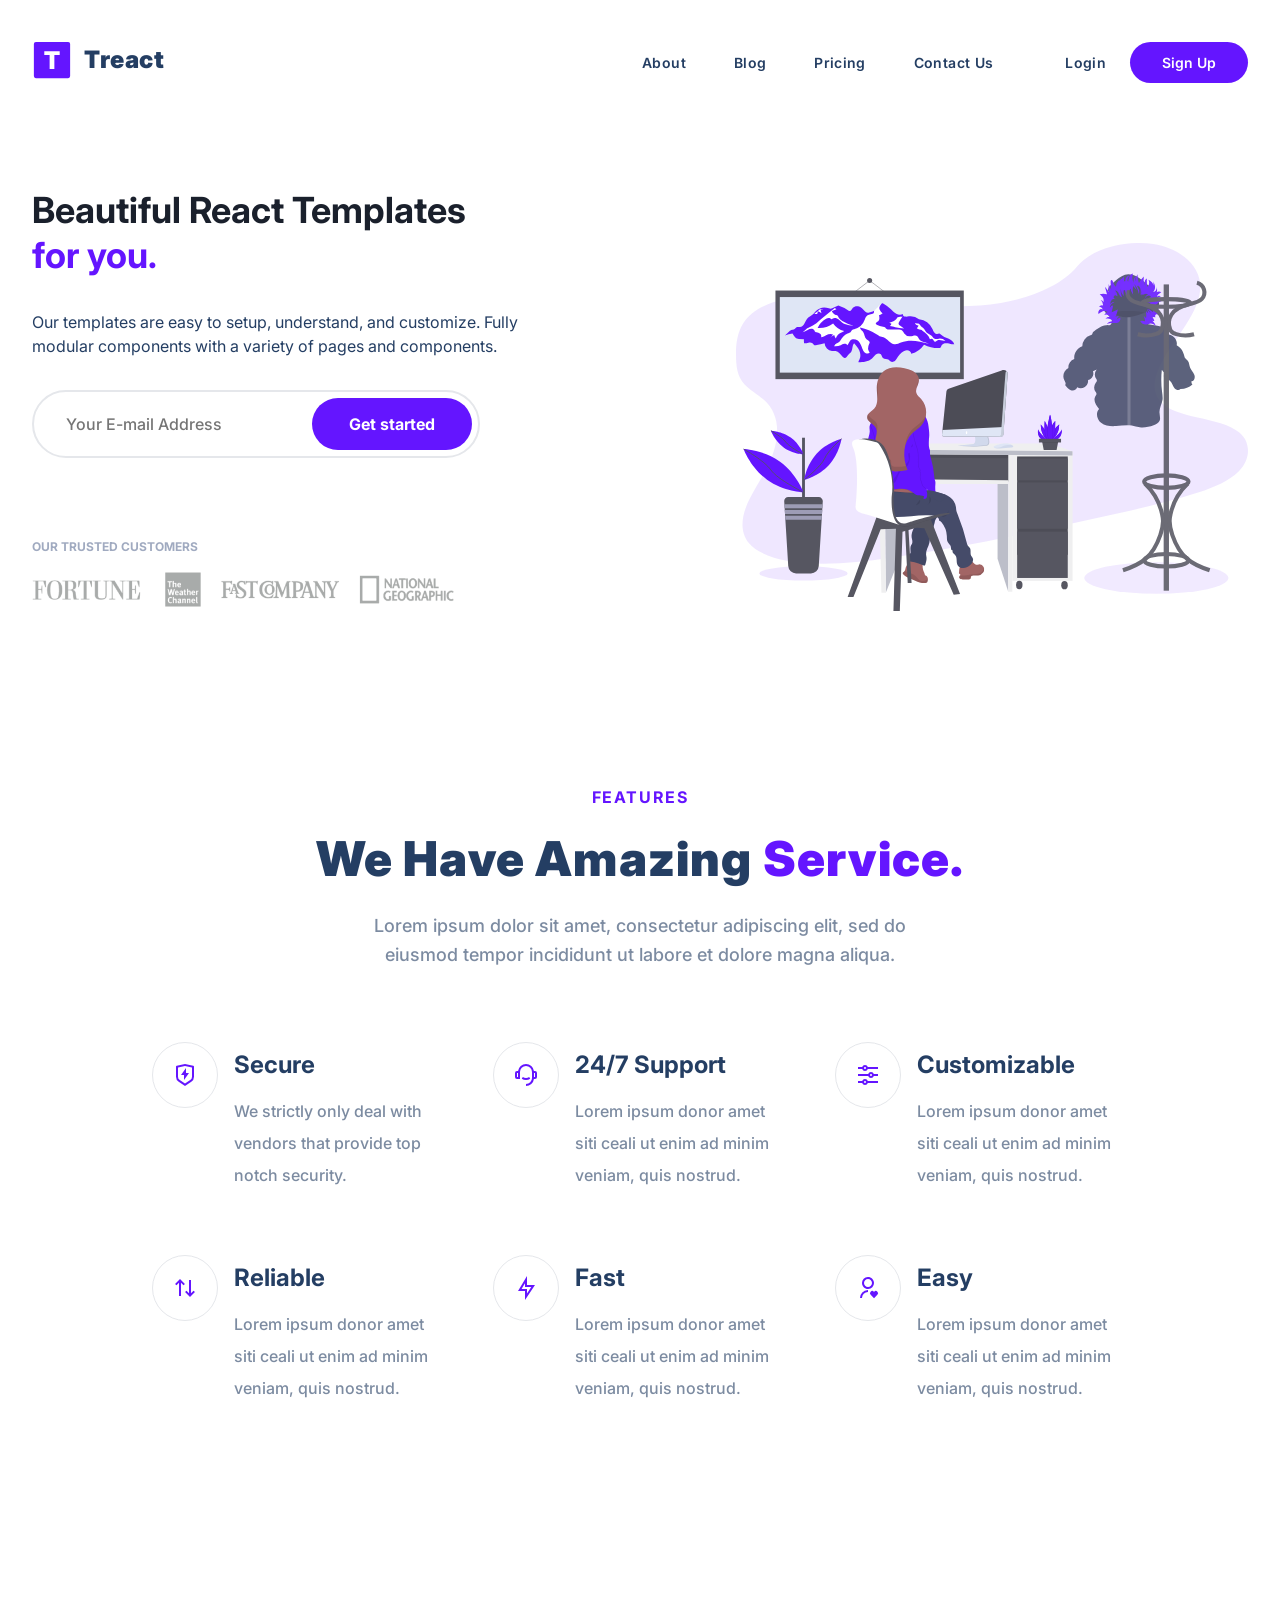
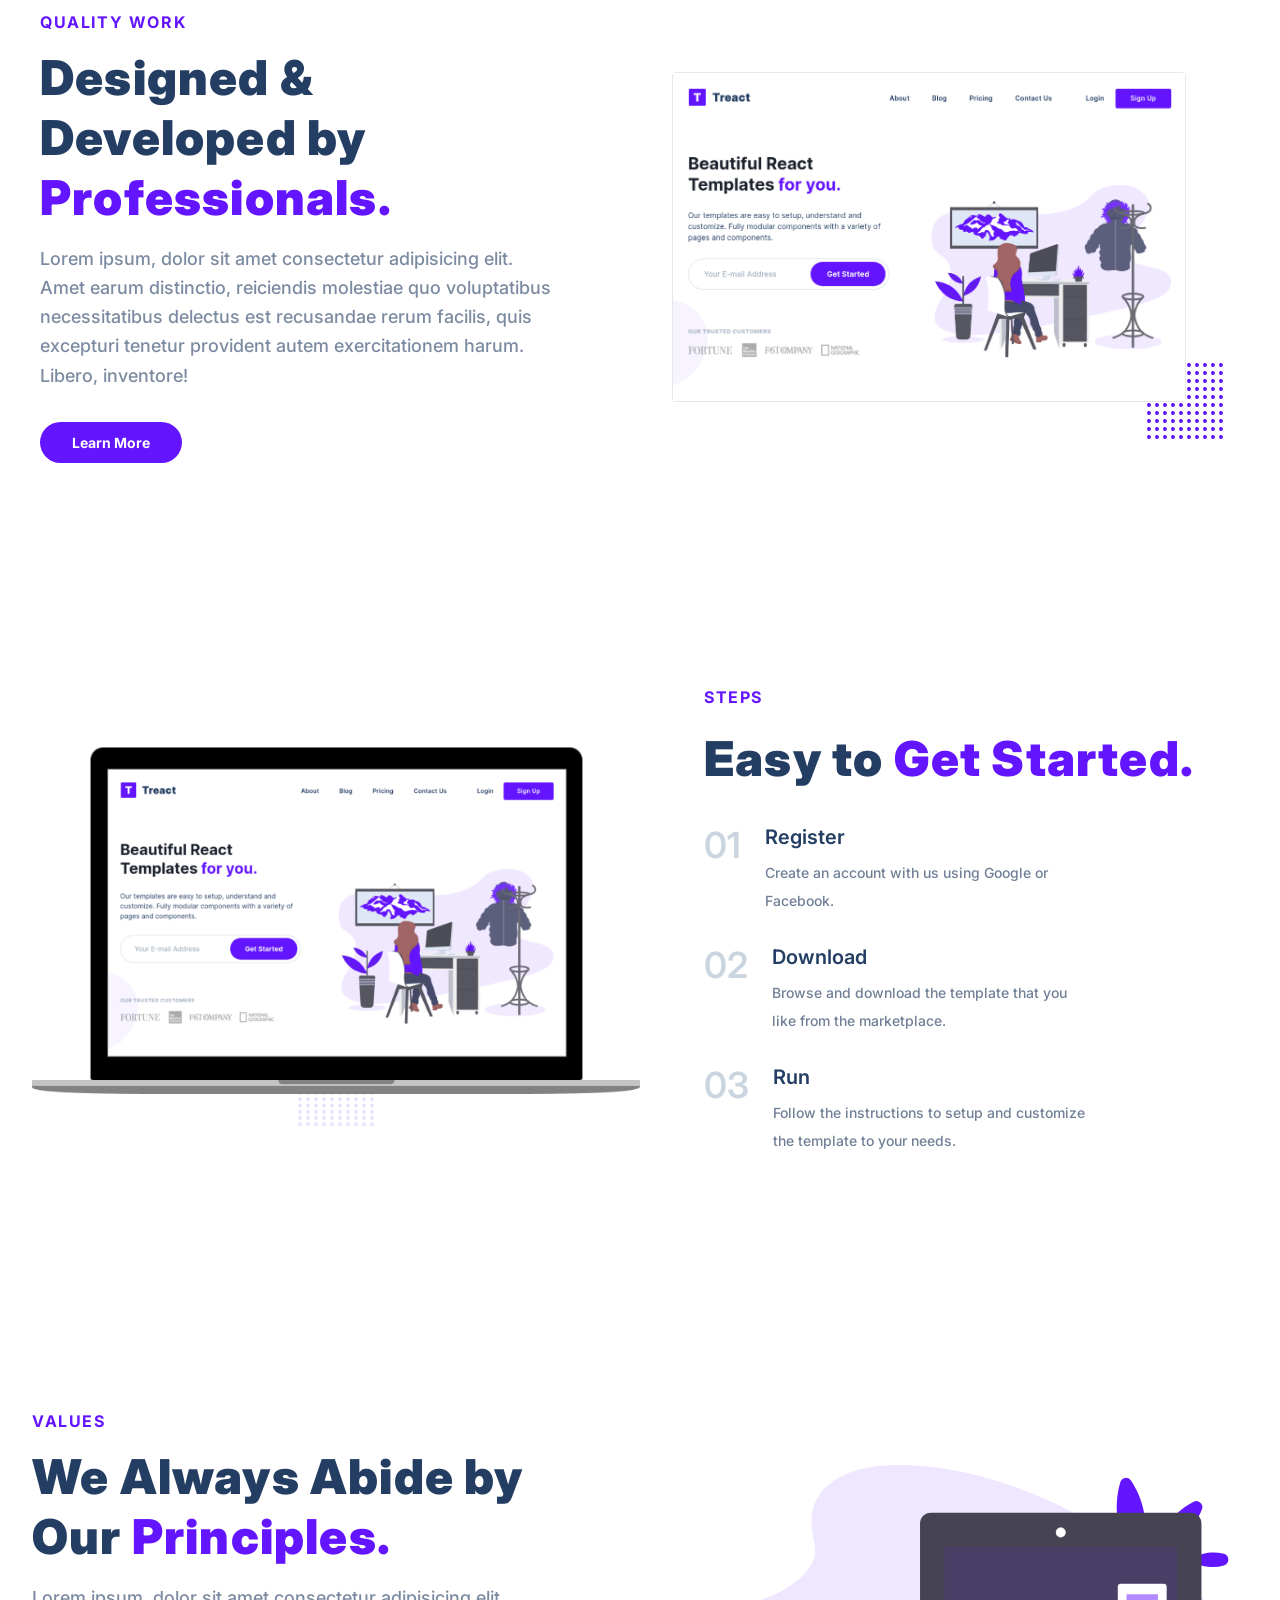
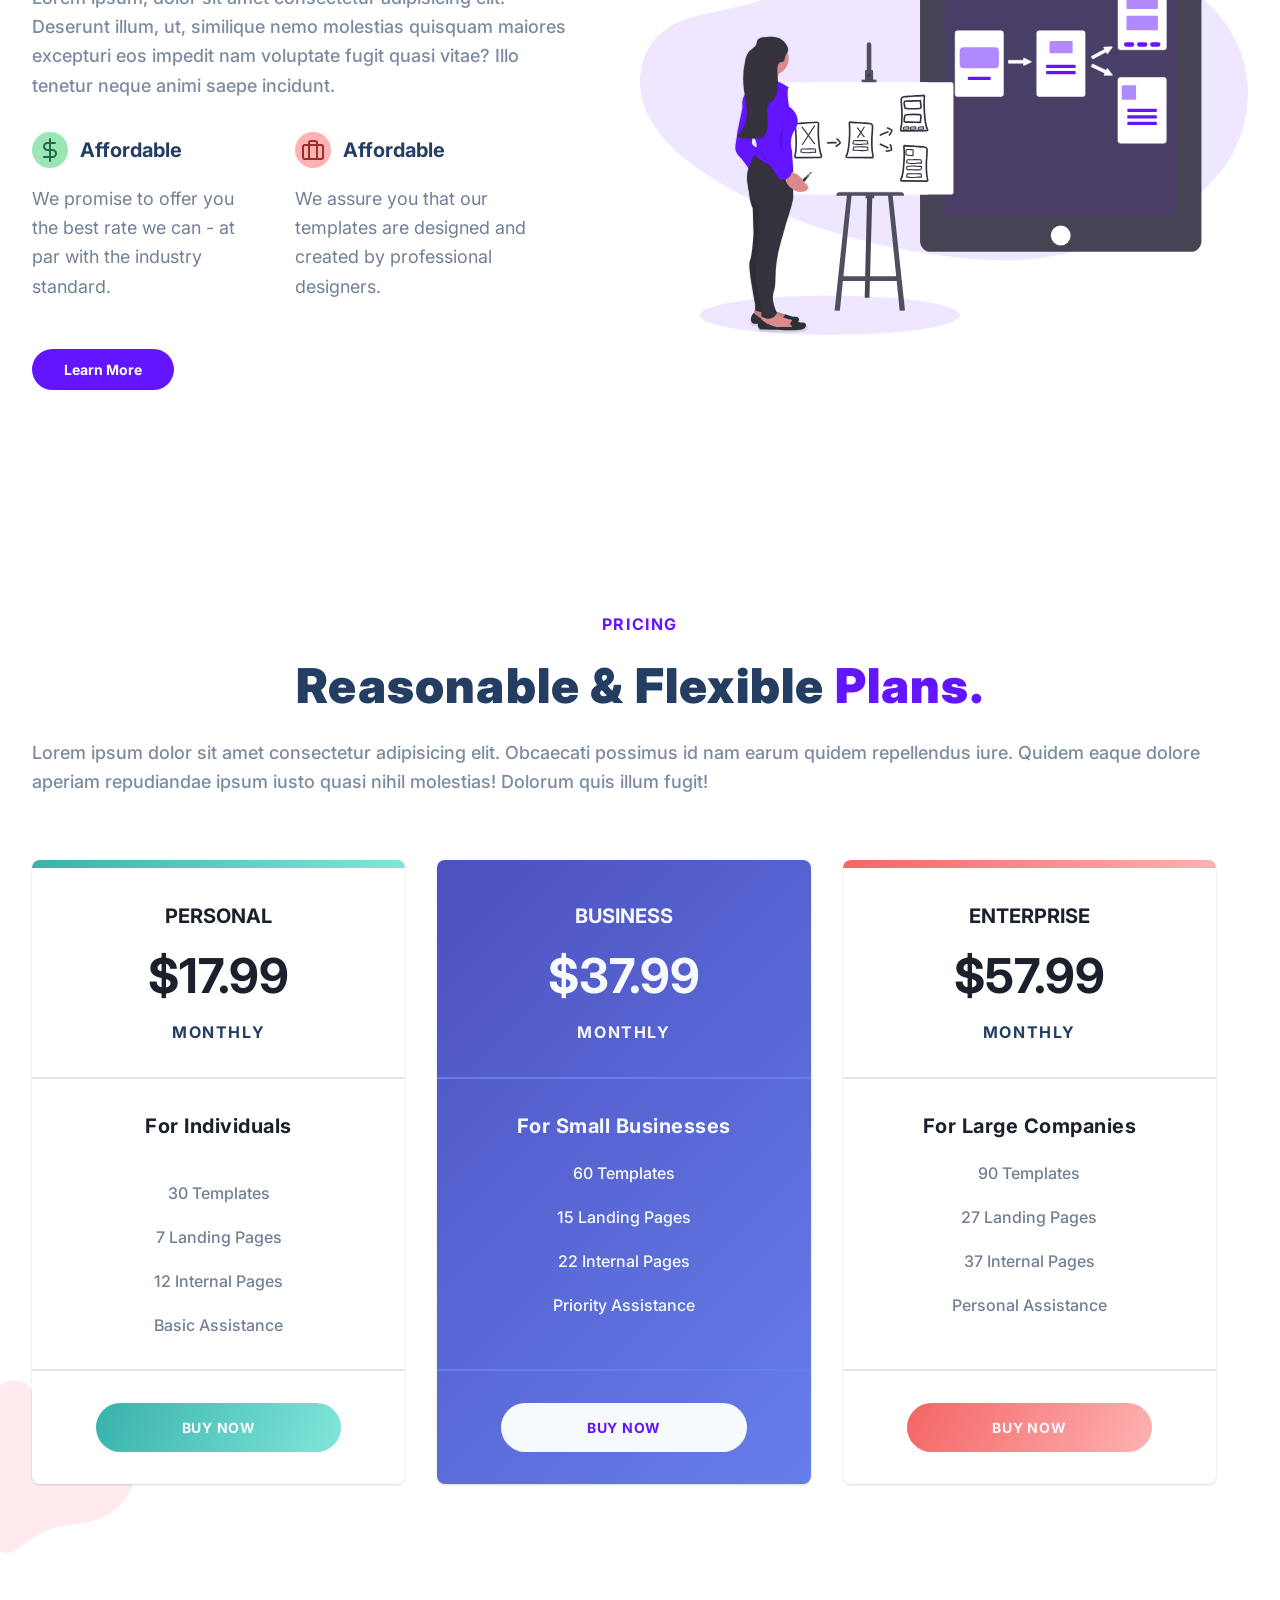
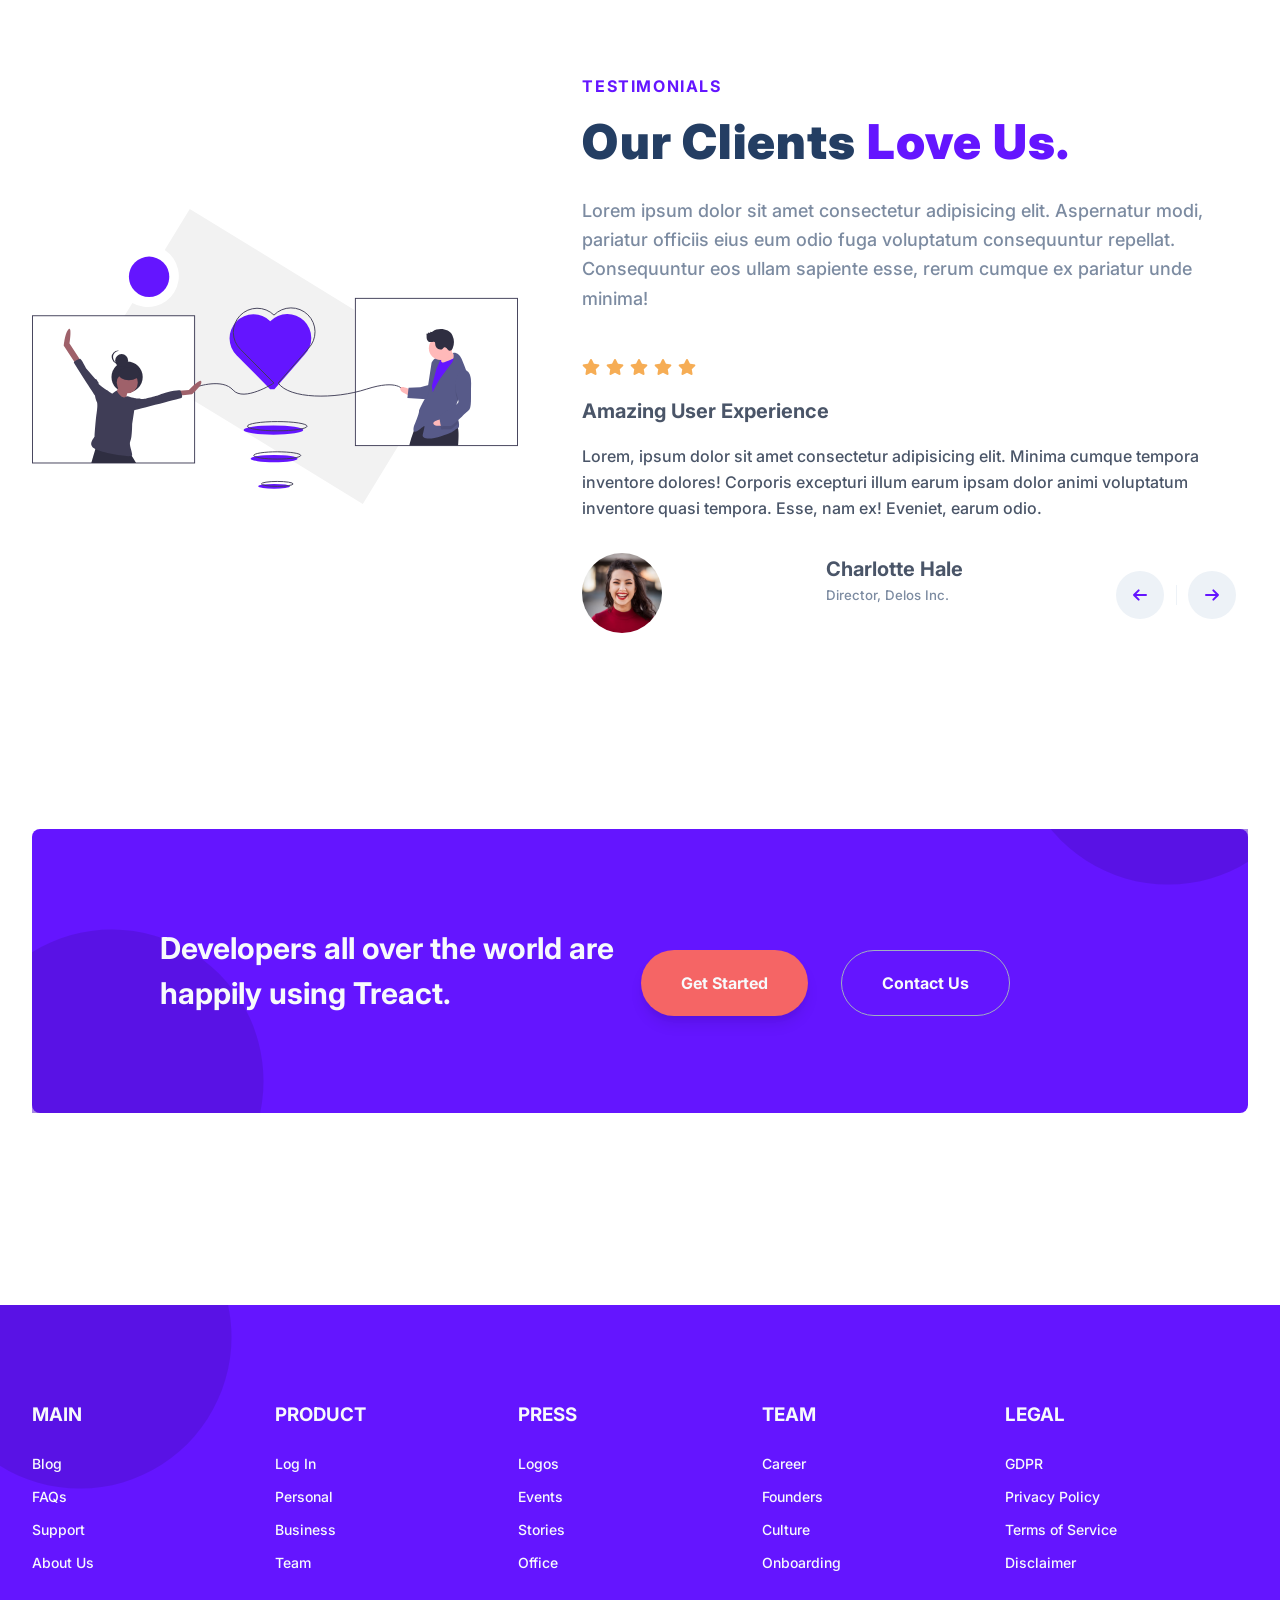
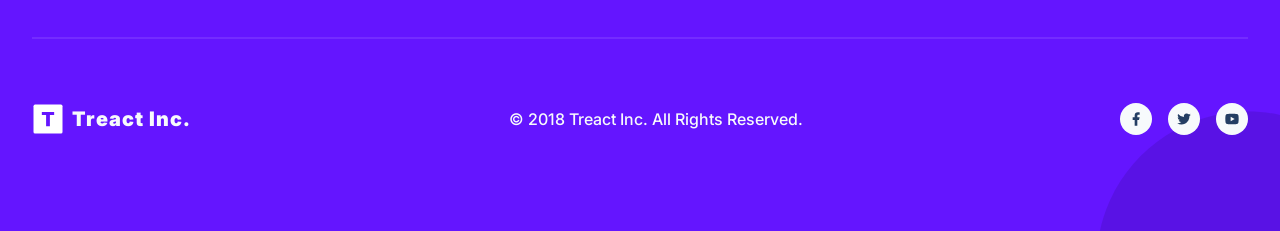
==== commit d62361e4: "Fix: pricing section: move plans div into the row div" ====
--- a/index.html
+++ b/index.html
@@ -320,73 +320,73 @@
                         Reasonable & Flexible <span class="purple">Plans.</span>
                     </h2>
                     <p class="section__para">Lorem ipsum dolor sit amet consectetur adipisicing elit. Obcaecati possimus id nam earum quidem repellendus iure. Quidem eaque dolore aperiam repudiandae ipsum iusto quasi nihil molestias! Dolorum quis illum fugit!</p>
-                </div>
-                <div class="plans">
-                    <div class="plan">
-                        <div class="plan__stripe"></div>
-                        <div class="plan__head">
-                            <h3 class="plan__title">PERSONAL</h3>
-                            <h2 class="plan__price">$17.99</h2>
-                            <h4 class="plan__subtitle">MONTHLY</h4>
-                        </div>
-                        <div class="plan__body">
-                            <h4 class="plan__for__who">For Individuals</h4>
-                            <ul class="plan__feature">
-                                <li class="plan__feature">30 Templates</li>
-                                <li class="plan__feature">7 Landing Pages</li>
-                                <li class="plan__feature">12 Internal Pages</li>
-                                <li class="plan__feature">Basic Assistance</li>
-                            </ul>
-                        </div>
-                        <div class="plan__foot">
-                            <button class="buy__now not-allowed">BUY NOW</button>
-                        </div>
-                    </div>
-                    <div class="plan">
-                        <div class="plan__stripe"></div>
-                        <div class="plan__head">
-                            <h3 class="plan__title">BUSINESS</h3>
-                            <h2 class="plan__price">$37.99</h2>
-                            <h4 class="plan__subtitle">MONTHLY</h4>
-                        </div>
-                        <div class="plan__body">
-                            <h4 class="plan__for__who">For Small Businesses</h4>
-                            <ul class="plan__features">
-                                <li class="plan__feature">60 Templates</li>
-                                <li class="plan__feature">15 Landing Pages</li>
-                                <li class="plan__feature">22 Internal Pages</li>
-                                <li class="plan__feature">Priority Assistance</li>
-                            </ul>
-                        </div>
-                        <div class="plan__foot">
-                            <button class="buy__now not-allowed">BUY NOW</button>
-                        </div>
-                    </div>
-                    <div class="plan">
-                        <div class="plan__stripe"></div>
-                        <div class="plan__head">
-                            <h3 class="plan__title">ENTERPRISE</h3>
-                            <h2 class="plan__price">$57.99</h2>
-                            <h4 class="plan__subtitle">MONTHLY</h4>
-                        </div>
-                        <div class="plan__body">
-                            <h4 class="plan__for__who">For Large Companies</h4>
-                            <ul class="plan__features">
-                                <li class="plan__feature">90 Templates</li>
-                                <li class="plan__feature">27 Landing Pages</li>
-                                <li class="plan__feature">37 Internal Pages</li>
-                                <li class="plan__feature">Personal Assistance</li>
-                            </ul>
-                        </div>
-                        <div class="plan__foot">
-                            <button class="buy__now not-allowed">BUY NOW</button>
-                        </div>
-                    </div>
-                    <svg width="600" height="600" viewBox="0 0 600 600" xmlns="http://www.w3.org/2000/svg" class="plans__blob">
-                        <g transform="translate(300,300)">
-                            <path d="M82,-98.3C129.8,-57.7,208.2,-54.1,229.6,-26.6C251.1,1,215.6,52.5,172.9,74.9C130.2,97.2,80.3,90.4,37.8,107.5C-4.8,124.7,-40,165.7,-63.3,162.3C-86.5,158.8,-97.8,110.9,-109.3,72.2C-120.7,33.5,-132.2,4.1,-140.1,-37.4C-147.9,-79,-152.1,-132.6,-128.1,-177.3C-104.1,-222.1,-52.1,-258,-17.5,-237.2C17.1,-216.4,34.3,-138.9,82,-98.3Z" fill="#FFB4BC"></path>
-                        </g>
-                    </svg>
+                    <div class="plans">
+                        <div class="plan">
+                            <div class="plan__stripe"></div>
+                            <div class="plan__head">
+                                <h3 class="plan__title">PERSONAL</h3>
+                                <h2 class="plan__price">$17.99</h2>
+                                <h4 class="plan__subtitle">MONTHLY</h4>
+                            </div>
+                            <div class="plan__body">
+                                <h4 class="plan__for__who">For Individuals</h4>
+                                <ul class="plan__feature">
+                                    <li class="plan__feature">30 Templates</li>
+                                    <li class="plan__feature">7 Landing Pages</li>
+                                    <li class="plan__feature">12 Internal Pages</li>
+                                    <li class="plan__feature">Basic Assistance</li>
+                                </ul>
+                            </div>
+                            <div class="plan__foot">
+                                <button class="buy__now not-allowed">BUY NOW</button>
+                            </div>
+                        </div>
+                        <div class="plan">
+                            <div class="plan__stripe"></div>
+                            <div class="plan__head">
+                                <h3 class="plan__title">BUSINESS</h3>
+                                <h2 class="plan__price">$37.99</h2>
+                                <h4 class="plan__subtitle">MONTHLY</h4>
+                            </div>
+                            <div class="plan__body">
+                                <h4 class="plan__for__who">For Small Businesses</h4>
+                                <ul class="plan__features">
+                                    <li class="plan__feature">60 Templates</li>
+                                    <li class="plan__feature">15 Landing Pages</li>
+                                    <li class="plan__feature">22 Internal Pages</li>
+                                    <li class="plan__feature">Priority Assistance</li>
+                                </ul>
+                            </div>
+                            <div class="plan__foot">
+                                <button class="buy__now not-allowed">BUY NOW</button>
+                            </div>
+                        </div>
+                        <div class="plan">
+                            <div class="plan__stripe"></div>
+                            <div class="plan__head">
+                                <h3 class="plan__title">ENTERPRISE</h3>
+                                <h2 class="plan__price">$57.99</h2>
+                                <h4 class="plan__subtitle">MONTHLY</h4>
+                            </div>
+                            <div class="plan__body">
+                                <h4 class="plan__for__who">For Large Companies</h4>
+                                <ul class="plan__features">
+                                    <li class="plan__feature">90 Templates</li>
+                                    <li class="plan__feature">27 Landing Pages</li>
+                                    <li class="plan__feature">37 Internal Pages</li>
+                                    <li class="plan__feature">Personal Assistance</li>
+                                </ul>
+                            </div>
+                            <div class="plan__foot">
+                                <button class="buy__now not-allowed">BUY NOW</button>
+                            </div>
+                        </div>
+                        <svg width="600" height="600" viewBox="0 0 600 600" xmlns="http://www.w3.org/2000/svg" class="plans__blob">
+                            <g transform="translate(300,300)">
+                                <path d="M82,-98.3C129.8,-57.7,208.2,-54.1,229.6,-26.6C251.1,1,215.6,52.5,172.9,74.9C130.2,97.2,80.3,90.4,37.8,107.5C-4.8,124.7,-40,165.7,-63.3,162.3C-86.5,158.8,-97.8,110.9,-109.3,72.2C-120.7,33.5,-132.2,4.1,-140.1,-37.4C-147.9,-79,-152.1,-132.6,-128.1,-177.3C-104.1,-222.1,-52.1,-258,-17.5,-237.2C17.1,-216.4,34.3,-138.9,82,-98.3Z" fill="#FFB4BC"></path>
+                            </g>
+                        </svg>
+                    </div>
                 </div>
             </div>
         </section>
--- a/style.css
+++ b/style.css
@@ -25,22 +25,20 @@
   padding: 0 32px;
 }
 
-
 h1 {
-    font-size: 48px;
-    color: #1a202c;
-    line-height: 1.25;
+  font-size: 48px;
+  color: #1a202c;
+  line-height: 1.25;
 }
 
 p {
-    font-size: 18px;
-    line-height: 1.5;
+  font-size: 18px;
+  line-height: 1.5;
 }
 
 img {
   width: 100%;
 }
-
 
 button {
   cursor: pointer;
@@ -448,18 +446,18 @@
 }
 
 .service__icon {
-    width: 24px;
-    height: 24px;
+  width: 24px;
+  height: 24px;
 }
 
 .service__para {
-    margin-top: 16px;
-    font-size: 16px;
-    max-width: calc(634px / 3);
-    color: rgb(124, 139, 161);
-    line-height: 2; 
-    /* line-height doesn't need a unit of measure*/
-    font-weight: 500;
+  margin-top: 16px;
+  font-size: 16px;
+  max-width: calc(634px / 3);
+  color: rgb(124, 139, 161);
+  line-height: 2;
+  /* line-height doesn't need a unit of measure*/
+  font-weight: 500;
 }
 
 /* 
@@ -478,47 +476,48 @@
 }
 
 #quality .section__title {
-    line-height: 1.25;
+  line-height: 1.25;
 }
 
 #quality .btn {
-    margin-top: 32px;
+  margin-top: 32px;
 }
 
 .quality__description {
-    max-width: 576px;
-    margin-right: 64px;
+  max-width: 576px;
+  margin-right: 64px;
 }
 
 .quality__img--wrapper {
-    border-radius: 4px;
-    border: 1px solid rgb(229, 231, 235);
-    position: relative;
-    margin: 0 54px;
-    z-index: 2;
-    display: flex;
-}
-
-.quality__description, .quality__img--wrapper {
-    width: 50%;
+  border-radius: 4px;
+  border: 1px solid rgb(229, 231, 235);
+  position: relative;
+  margin: 0 54px;
+  z-index: 2;
+  display: flex;
+}
+
+.quality__description,
+.quality__img--wrapper {
+  width: 50%;
 }
 
 .quality__img {
-    z-index: 1;
+  z-index: 1;
 }
 
 .quality__grid {
-    transform: translateX(50%) translateY(50%) scaleX(1) scaleY(1);
-    width: 80px;
-    height: 80px;
-    position: absolute;
-    right: 0px;
-    bottom: 0px;
-    fill: rgb(100, 21, 255);
-    --tw-text-opacity: 1;
-    color: rgba(100, 21, 255, var(--tw-text-opacity));
-    z-index: 0;
-    display: block;
+  transform: translateX(50%) translateY(50%) scaleX(1) scaleY(1);
+  width: 80px;
+  height: 80px;
+  position: absolute;
+  right: 0px;
+  bottom: 0px;
+  fill: rgb(100, 21, 255);
+  --tw-text-opacity: 1;
+  color: rgba(100, 21, 255, var(--tw-text-opacity));
+  z-index: 0;
+  display: block;
 }
 /* 
 
@@ -533,69 +532,70 @@
 }
 
 .steps__img--wrapper {
-    display: flex;
-    position: relative;
-}
-
-.steps__img--wrapper, .steps__description {
-    width: 50%;
+  display: flex;
+  position: relative;
+}
+
+.steps__img--wrapper,
+.steps__description {
+  width: 50%;
 }
 
 .steps__img {
-    z-index: 2;
+  z-index: 2;
 }
 
 .steps__grid {
-    position: absolute;
-    bottom: 100px;
-    left: 50%;
-    transform: translateX(-50%);
-    width: 10rem;
-    height: 10rem;
-    opacity: 0.8;
-    z-index: -10;
-    color: rgb(100, 21, 255);
-    fill: currentColor;
+  position: absolute;
+  bottom: 100px;
+  left: 50%;
+  transform: translateX(-50%);
+  width: 10rem;
+  height: 10rem;
+  opacity: 0.8;
+  z-index: -10;
+  color: rgb(100, 21, 255);
+  fill: currentColor;
 }
 
 .steps__description {
-    padding: 32px 0;
-    padding-left: 64px;
+  padding: 32px 0;
+  padding-left: 64px;
 }
 
 .step {
-    display: flex;
-    align-items: flex-start;
-    margin-top: 32px;
+  display: flex;
+  align-items: flex-start;
+  margin-top: 32px;
 }
 
 .step__number {
-    color: #cbd5e0;
-    font-size: 36px;
-    font-weight: 600;
-    line-height: 1;
+  color: #cbd5e0;
+  font-size: 36px;
+  font-weight: 600;
+  line-height: 1;
 }
 
 .step__description {
-    display: flex;
-    flex-direction: column;
-    margin-left: 24px;
-    max-width: 320px;
+  display: flex;
+  flex-direction: column;
+  margin-left: 24px;
+  max-width: 320px;
 }
 
 .step__title {
-    font-weight: 600;
-    font-size: 20px;
-    color: #243e63;
-    line-height: 1;
+  font-weight: 600;
+  font-size: 20px;
+  color: #243e63;
+  line-height: 1;
 }
 
 .step__para {
-    font-size: 14px;
-    color: #718096;
-    margin-top: 12px;
-    font-weight: 500;
-    line-height: 2;
+  font-size: 14px;
+  color: #718096;
+  margin-top: 12px;
+  font-weight: 500;
+  line-height: 2;
 }
 
 /* 
@@ -611,79 +611,80 @@
 }
 
 #values .section__title {
-    line-height: 1.25;
+  line-height: 1.25;
 }
 
 .values__description {
-    padding: 32px 64px 32px 0;
-}
-
-.values__description, .values__img {
-    width: 50%;
+  padding: 32px 64px 32px 0;
+}
+
+.values__description,
+.values__img {
+  width: 50%;
 }
 
 .values__list {
-    margin-left: 0px;
-    margin-right: 0px;
-    display: flex;
-    max-width: none;
-    flex-direction: row;
+  margin-left: 0px;
+  margin-right: 0px;
+  display: flex;
+  max-width: none;
+  flex-direction: row;
 }
 
 .value {
-    margin-top: 2rem;
-    margin-right: 2rem;
-    align-items: flex-start;
-    display: flex;
-    flex-direction: column;
+  margin-top: 2rem;
+  margin-right: 2rem;
+  align-items: flex-start;
+  display: flex;
+  flex-direction: column;
 }
 
 .value:nth-of-type(1) {
-    margin-top: 32px;
-    margin-right: 32px;
+  margin-top: 32px;
+  margin-right: 32px;
 }
 
 .value:nth-of-type(2) {
-    margin-top: 32px;
+  margin-top: 32px;
 }
 
 .value__title {
-    display: flex;
-    align-items: center;
+  display: flex;
+  align-items: center;
 }
 
 .value__img--wrapper {
-    border-radius: 50%;
-    display: flex;
-    justify-content: center;
-    align-items: center;
-    width: 36px;
-    height: 36px;
+  border-radius: 50%;
+  display: flex;
+  justify-content: center;
+  align-items: center;
+  width: 36px;
+  height: 36px;
 }
 
 .value:nth-child(1) .value__img--wrapper {
-    background-color: #9ae6b4;
+  background-color: #9ae6b4;
 }
 
 .value:nth-child(2) .value__img--wrapper {
-    background-color: #feb2b2;
+  background-color: #feb2b2;
 }
 
 .value__name {
-    margin-left: 12px;
-    font-size: 20px;
-    font-weight: bold;
-    color: #243e63;
+  margin-left: 12px;
+  font-size: 20px;
+  font-weight: bold;
+  color: #243e63;
 }
 
 .value__para {
-    margin-top: 16px;
-    line-height: 1.625;
-    color: #718096;
+  margin-top: 16px;
+  line-height: 1.625;
+  color: #718096;
 }
 
 #values .btn {
-    margin-top: 48px;
+  margin-top: 48px;
 }
 
 /*
@@ -703,172 +704,201 @@
 }
 
 .plans {
-    display: flex;
-    position: relative;
-    flex-direction: row;
-    width: 100%;
-    justify-content: space-between;
+  display: flex;
+  position: relative;
+  flex-direction: row;
+  width: 100%;
+  justify-content: space-between;
 }
 
 .plan {
-    position: relative;
-    margin-top: 4rem;
-    width: 100%;
-    max-width: 24rem;
-    display: flex;
-    flex-direction: column;
-    border-radius: 0.5rem;
-    background-color: rgb(255 255 255);
-    padding-left: 2rem;
-    padding-right: 2rem;
-    margin-right: 2rem;
-    padding-top: 0.5rem;
-    text-align: center;
-    color: rgb(26 32 44);
-    box-shadow: rgba(0, 0, 0, 0) 0px 0px 0px 0px, rgba(0, 0, 0, 0) 0px 0px 0px 0px, rgba(0, 0, 0, 0.1) 0px 1px 3px 0px, rgba(0, 0, 0, 0.06) 0px 1px 2px 0px;
+  position: relative;
+  margin-top: 4rem;
+  width: 100%;
+  max-width: 24rem;
+  display: flex;
+  flex-direction: column;
+  border-radius: 0.5rem;
+  background-color: rgb(255 255 255);
+  padding-left: 2rem;
+  padding-right: 2rem;
+  margin-right: 2rem;
+  padding-top: 0.5rem;
+  text-align: center;
+  color: rgb(26 32 44);
+  box-shadow:
+    rgba(0, 0, 0, 0) 0px 0px 0px 0px,
+    rgba(0, 0, 0, 0) 0px 0px 0px 0px,
+    rgba(0, 0, 0, 0.1) 0px 1px 3px 0px,
+    rgba(0, 0, 0, 0.06) 0px 1px 2px 0px;
 }
 
 .plan:nth-child(2) {
-    background: linear-gradient(135deg, rgb(76, 81, 191) 0%, rgb(102, 126, 234) 100%);
+  background: linear-gradient(
+    135deg,
+    rgb(76, 81, 191) 0%,
+    rgb(102, 126, 234) 100%
+  );
 }
 
 .plan__stripe {
-    position: absolute;
-    left: 0px;
-    right: 0px;
-    top: 0px;
-    height: 0.5rem;
-    border-top-left-radius: 0.5rem;
-    border-top-right-radius: 0.5rem;
+  position: absolute;
+  left: 0px;
+  right: 0px;
+  top: 0px;
+  height: 0.5rem;
+  border-top-left-radius: 0.5rem;
+  border-top-right-radius: 0.5rem;
 }
 
 .buy__now {
-    border-radius: 0.25rem;
-    background-color: rgb(100, 21, 255);
-    padding: 0.75rem 2rem;
-    font-weight: 700;
-    color: rgb(247, 250, 252);
-    transition: all 300ms ease;
-    width: 100%;
-    border-radius: 9999px;
-    padding-top: 1rem;
-    padding-bottom: 1rem;
-    font-size: 0.875rem;
-    text-transform: uppercase;
-    letter-spacing: 0.05em;  
+  border-radius: 0.25rem;
+  background-color: rgb(100, 21, 255);
+  padding: 0.75rem 2rem;
+  font-weight: 700;
+  color: rgb(247, 250, 252);
+  transition: all 300ms ease;
+  width: 100%;
+  border-radius: 9999px;
+  padding-top: 1rem;
+  padding-bottom: 1rem;
+  font-size: 0.875rem;
+  text-transform: uppercase;
+  letter-spacing: 0.05em;
 }
 
 .buy__now:hover {
   transform: translate(1px, -1px);
-  box-shadow: rgba(0, 0, 0, 0) 0px 0px 0px 0px, rgba(0, 0, 0, 0) 0px 0px 0px 0px,
+  box-shadow:
+    rgba(0, 0, 0, 0) 0px 0px 0px 0px,
+    rgba(0, 0, 0, 0) 0px 0px 0px 0px,
     rgba(0, 0, 0, 0.1) 0px 20px 25px -5px,
     rgba(0, 0, 0, 0.04) 0px 10px 10px -5px;
 }
 
-.plan:nth-child(1) .plan__stripe, .plan:nth-child(1) .buy__now {
-    color: #f7fafc;
-    background: linear-gradient(115deg, rgb(56, 178, 172) 0%, rgb(129, 230, 217) 100%);
-}
-
-.plan:nth-child(3) .plan__stripe, .plan:nth-child(3) .buy__now {
-    color: #f7fafc;
-    background: linear-gradient(115deg, rgb(245, 101, 101) 0%, rgb(254, 178, 178) 100%);
+.plan:nth-child(1) .plan__stripe,
+.plan:nth-child(1) .buy__now {
+  color: #f7fafc;
+  background: linear-gradient(
+    115deg,
+    rgb(56, 178, 172) 0%,
+    rgb(129, 230, 217) 100%
+  );
+}
+
+.plan:nth-child(3) .plan__stripe,
+.plan:nth-child(3) .buy__now {
+  color: #f7fafc;
+  background: linear-gradient(
+    115deg,
+    rgb(245, 101, 101) 0%,
+    rgb(254, 178, 178) 100%
+  );
 }
 
 .plan__head {
-    display: flex;
-    flex-direction: column;
-    padding-top: 2rem;
-    padding-bottom: 2rem;
-    text-transform: uppercase;
-    line-height: 1.625;
-}
-
-.plan__title, .plan__price, .plan__subtitle {
-    font-weight: bold;
-    line-height: 1.625;
+  display: flex;
+  flex-direction: column;
+  padding-top: 2rem;
+  padding-bottom: 2rem;
+  text-transform: uppercase;
+  line-height: 1.625;
+}
+
+.plan__title,
+.plan__price,
+.plan__subtitle {
+  font-weight: bold;
+  line-height: 1.625;
 }
 
 .plan__title {
-    font-size: 20px;
+  font-size: 20px;
 }
 
 .plan__price {
-    font-size: 48px;
-    margin: 4px 0;
+  font-size: 48px;
+  margin: 4px 0;
 }
 
 .plan__subtitle {
-    font-size: 16px;
-    letter-spacing: 0.1em;
+  font-size: 16px;
+  letter-spacing: 0.1em;
 }
 
 .plan__body {
-    margin-left: -2rem;
-    margin-right: -2rem;
-    display: flex;
-    flex: 1 1 0%;
-    flex-direction: column;
-    border-top-width: 2px;
-    border-bottom-width: 2px;
-    padding: 2rem;
+  margin-left: -2rem;
+  margin-right: -2rem;
+  display: flex;
+  flex: 1 1 0%;
+  flex-direction: column;
+  border-top-width: 2px;
+  border-bottom-width: 2px;
+  padding: 2rem;
 }
 
 .plan__for__who {
-    font-size: 20px;
-    font-weight: 700;
-    line-height: 1.5;
-    letter-spacing: 0.025em;
+  font-size: 20px;
+  font-weight: 700;
+  line-height: 1.5;
+  letter-spacing: 0.025em;
 }
 
 .plan__feature {
-    margin-top: 20px;
-    font-weight: 500;
-    color: #718096;
-    font-size: 16px;
-    line-height: 1.5;
-    list-style: none;
-}
-
-.plan:nth-child(odd) .plan__title, .plan:nth-child(odd) .plan__price, .plan:nth-child(odd) .plan__for__who {
-    color: #1a202c;
-}
-
-.plan:nth-child(1) .plan__body, .plan:nth-child(3) .plan__body {
-    border-top: 2px solid rgb(229, 231, 235);
-    border-bottom: 2px solid rgb(229, 231, 235);
+  margin-top: 20px;
+  font-weight: 500;
+  color: #718096;
+  font-size: 16px;
+  line-height: 1.5;
+  list-style: none;
+}
+
+.plan:nth-child(odd) .plan__title,
+.plan:nth-child(odd) .plan__price,
+.plan:nth-child(odd) .plan__for__who {
+  color: #1a202c;
+}
+
+.plan:nth-child(1) .plan__body,
+.plan:nth-child(3) .plan__body {
+  border-top: 2px solid rgb(229, 231, 235);
+  border-bottom: 2px solid rgb(229, 231, 235);
 }
 
 .plan:nth-child(2) .plan__body {
-    border-top: 2px solid rgb(102, 126, 234);
-    border-bottom: 2px solid rgb(102, 126, 234);
+  border-top: 2px solid rgb(102, 126, 234);
+  border-bottom: 2px solid rgb(102, 126, 234);
 }
 
 .plan__foot {
-    padding-left: 4rem;
-    padding-right: 4rem;
-    padding-top: 2rem;
-    padding-bottom: 2rem;
-}
-
-.plan:nth-child(2) .plan__title, .plan:nth-child(2) .plan__price, .plan:nth-child(2) .plan__for__who, .plan:nth-child(2) .plan__subtitle, .plan:nth-child(2) .plan__feature {
-    color: #f7fafc;
+  padding-left: 4rem;
+  padding-right: 4rem;
+  padding-top: 2rem;
+  padding-bottom: 2rem;
+}
+
+.plan:nth-child(2) .plan__title,
+.plan:nth-child(2) .plan__price,
+.plan:nth-child(2) .plan__for__who,
+.plan:nth-child(2) .plan__subtitle,
+.plan:nth-child(2) .plan__feature {
+  color: #f7fafc;
 }
 
 .plan:nth-child(2) .buy__now {
-    color: #6415ff;
-    background-color: #f7fafc;
+  color: #6415ff;
+  background-color: #f7fafc;
 }
 
 .plans__blob {
-    z-index: -10;
-    position: absolute;
-    left: 0;
-    bottom: 0;
-    transform: translateX(-50%) translateY(50%) scaleX(1) scaleY(1);
-    height: 256px;
-    width: 256px;
-    opacity: 0.25;
+  z-index: -10;
+  position: absolute;
+  left: 0;
+  bottom: 0;
+  transform: translateX(-50%) translateY(50%) scaleX(1) scaleY(1);
+  height: 256px;
+  width: 256px;
+  opacity: 0.25;
 }
 
 /* 
@@ -887,114 +917,115 @@
 }
 
 #testimonials .section__title {
-    margin-bottom: 24px;
-    line-height: 1.25;
-}
-
-.testimonials__img, .testimonials__description {
-    width: 50%;
-}
-
+  margin-bottom: 24px;
+  line-height: 1.25;
+}
+
+.testimonials__img,
 .testimonials__description {
-    display: flex;
-    flex-direction: column;
-    padding-left: 64px;
+  width: 50%;
+}
+
+.testimonials__description {
+  display: flex;
+  flex-direction: column;
+  padding-left: 64px;
 }
 
 .testimonial {
-    margin-top: 40px;
+  margin-top: 40px;
 }
 
 .fa-star {
-    color: rgba(246, 173, 85);
-    display: inline-block;
-    height: 1.25rem;
-    width: 1.25rem;
+  color: rgba(246, 173, 85);
+  display: inline-block;
+  height: 1.25rem;
+  width: 1.25rem;
 }
 
 .testimonial__rating {
-    color: rgba(246, 173, 85);
-    margin-right: 2px;
-    margin-top: 4px;
+  color: rgba(246, 173, 85);
+  margin-right: 2px;
+  margin-top: 4px;
 }
 
 .testimonial__summary {
-    color: #4a5568;
-    line-height: 1.625;
-    margin-top: 1rem;
-    font-size: 1.25rem;
-    font-weight: 700;
+  color: #4a5568;
+  line-height: 1.625;
+  margin-top: 1rem;
+  font-size: 1.25rem;
+  font-weight: 700;
 }
 
 .testimonial__para {
-    margin-top: 1rem;
-    margin-bottom: 2rem;
-    font-weight: 500;
-    line-height: 1.625;
-    font-size: 16px;
-    color: rgb(74 85 104);
+  margin-top: 1rem;
+  margin-bottom: 2rem;
+  font-weight: 500;
+  line-height: 1.625;
+  font-size: 16px;
+  color: rgb(74 85 104);
 }
 
 .client {
-    display: flex;
-    justify-content: space-between;
+  display: flex;
+  justify-content: space-between;
 }
 
 .client__img {
-    width: 80px;
-    height: 80px;
-    border-radius: 50%;
+  width: 80px;
+  height: 80px;
+  border-radius: 50%;
 }
 
 .client__details {
-    margin-left: 24px;
+  margin-left: 24px;
 }
 
 .client__name {
-    color: #4a5568;
-    line-height: 1.625;
-    font-size: 1.25rem;
-    font-weight: 700;
+  color: #4a5568;
+  line-height: 1.625;
+  font-size: 1.25rem;
+  font-weight: 700;
 }
 
 .client__job {
-    color: #7c8ba1;
-    font-weight: 500;
-    line-height: 1.5;
+  color: #7c8ba1;
+  font-weight: 500;
+  line-height: 1.5;
 }
 
 .testimonial__buttons {
-    display: flex;
-    align-items: center;
+  display: flex;
+  align-items: center;
 }
 
 .testimonial__button svg {
-    width: 16px;
-    height: 16px;
+  width: 16px;
+  height: 16px;
 }
 
 .testimonial__button {
-    display: flex;
-    justify-content: center;
-    align-items: center;
-    padding: 16px;
-    background: #edf2f7;
-    border-radius: 50%;
-    margin: 0 12px;
-    transition: all 300ms ease;
+  display: flex;
+  justify-content: center;
+  align-items: center;
+  padding: 16px;
+  background: #edf2f7;
+  border-radius: 50%;
+  margin: 0 12px;
+  transition: all 300ms ease;
 }
 
 .testimonial__button:hover {
-    background-color: rgb(229, 231, 235);
+  background-color: rgb(229, 231, 235);
 }
 
 .divider {
-    margin-top: 0.75rem;
-    margin-bottom: 0.75rem;
-    border-right-width: 1px;
-    width: 0.5px;
-    background-color: #edf2f7;
-    height: 20px;
+  margin-top: 0.75rem;
+  margin-bottom: 0.75rem;
+  border-right-width: 1px;
+  width: 0.5px;
+  background-color: #edf2f7;
+  height: 20px;
 }
 
 /* 
@@ -1009,95 +1040,100 @@
 }
 
 .start__blob--1 {
-    position: absolute;
-    bottom: 0px;
-    left: 0px;
-    height: 20rem;
-    width: 20rem;
-    transform: translate(-5rem, 8rem);
-    color: rgb(80, 17, 204);
-    opacity: 0.5;
+  position: absolute;
+  bottom: 0px;
+  left: 0px;
+  height: 20rem;
+  width: 20rem;
+  transform: translate(-5rem, 8rem);
+  color: rgb(80, 17, 204);
+  opacity: 0.5;
 }
 
 .start__blob--2 {
-    position: absolute;
-    top: 0px;
-    right: 0px;
-    height: 20rem;
-    width: 20rem;
-    transform: translate(5rem, -16rem);
-    color: rgb(80, 17, 204);
-    opacity: 0.5;
+  position: absolute;
+  top: 0px;
+  right: 0px;
+  height: 20rem;
+  width: 20rem;
+  transform: translate(5rem, -16rem);
+  color: rgb(80, 17, 204);
+  opacity: 0.5;
 }
 
 .start__container {
-    padding: 96px 0;
-    width: 100%;
-    background-color: rgb(100, 21, 255);
-    border-radius: 8px;
-    display: flex;
-    justify-content: center;
-    align-items: center;
+  padding: 96px 0;
+  width: 100%;
+  background-color: rgb(100, 21, 255);
+  border-radius: 8px;
+  display: flex;
+  justify-content: center;
+  align-items: center;
 }
 
 .start__row {
-    width: 100%;
-    margin: 0 auto;
-    max-width: 1024px;
-    padding: 0 32px;
-    display: flex;
-    justify-content: center;
-    align-items: center;
-}
-
-.start__title, .start__buttons {
-    width: 50%;
+  width: 100%;
+  margin: 0 auto;
+  max-width: 1024px;
+  padding: 0 32px;
+  display: flex;
+  justify-content: center;
+  align-items: center;
+}
+
+.start__title,
+.start__buttons {
+  width: 50%;
 }
 
 .start__title {
-    color: #f7fafc;
-    font-size: 30px;
-    font-weight: 700;
-    line-height: 1.5;
-    z-index: 2;
+  color: #f7fafc;
+  font-size: 30px;
+  font-weight: 700;
+  line-height: 1.5;
+  z-index: 2;
 }
 
 .start__buttons {
-    display: flex;
-    margin-top: 24px;
+  display: flex;
+  margin-top: 24px;
 }
 
 .start__button {
-    padding: 20px 40px;
-    border-radius: 500px;
-    font-weight: 700;
-    font-size: 16px;
-    color: #f7fafc;
-    line-height: 1.5;
-    letter-spacing: 0.025;
-    margin: 1px;
-    z-index: 2;
+  padding: 20px 40px;
+  border-radius: 500px;
+  font-weight: 700;
+  font-size: 16px;
+  color: #f7fafc;
+  line-height: 1.5;
+  letter-spacing: 0.025;
+  margin: 1px;
+  z-index: 2;
 }
 
 .start__button:nth-child(1) {
-    background: #f56565;
-    box-shadow: rgba(0, 0, 0, 0) 0px 0px 0px 0px, rgba(0, 0, 0, 0) 0px 0px 0px 0px, rgba(0, 0, 0, 0.1) 0px 10px 15px -3px, rgba(0, 0, 0, 0.05) 0px 4px 6px -2px;
-    margin-right: 32px;
-    transition: all 300ms ease;
+  background: #f56565;
+  box-shadow:
+    rgba(0, 0, 0, 0) 0px 0px 0px 0px,
+    rgba(0, 0, 0, 0) 0px 0px 0px 0px,
+    rgba(0, 0, 0, 0.1) 0px 10px 15px -3px,
+    rgba(0, 0, 0, 0.05) 0px 4px 6px -2px;
+  margin-right: 32px;
+  transition: all 300ms ease;
 }
 
 .start__button:hover:nth-child(1) {
-    background-color: rgba(229, 62, 62);
+  background-color: rgba(229, 62, 62);
 }
 
 .start__button:nth-child(2) {
-    border: 1px solid rgb(160, 174, 192);
-    transition: all 300ms ease;
+  border: 1px solid rgb(160, 174, 192);
+  transition: all 300ms ease;
 }
 
 .start__button:hover:nth-child(2) {
-    background-color: rgba(247, 250, 252);
-    color: rgba(100, 21, 255);
+  background-color: rgba(247, 250, 252);
+  color: rgba(100, 21, 255);
 }
 
 /* 
@@ -1115,100 +1151,147 @@
 }
 
 .footer__blob--1 {
-    position: absolute;
-    top: 0;
-    left: 0;
-    width: 320px;
-    height: 320px;
-    transform: translateX(-80px) translateY(-128px);
-    z-index: 1;
-    opacity: 0.5;
+  position: absolute;
+  top: 0;
+  left: 0;
+  width: 320px;
+  height: 320px;
+  transform: translateX(-80px) translateY(-128px);
+  z-index: 1;
+  opacity: 0.5;
 }
 
 .footer__blob--2 {
-    position: absolute;
-    bottom: 0;
-    right: 0;
-    width: 320px;
-    height: 320px;
-    transform: translateX(128px) translateY(192px);
-    z-index: 1;
-    opacity: 0.5;
+  position: absolute;
+  bottom: 0;
+  right: 0;
+  width: 320px;
+  height: 320px;
+  transform: translateX(128px) translateY(192px);
+  z-index: 1;
+  opacity: 0.5;
 }
 
 .links {
-    display: flex;
-    flex-wrap: wrap;
-    margin-top: -48px;
-    justify-content: space-between;
+  display: flex;
+  flex-wrap: wrap;
+  margin-top: -48px;
+  justify-content: space-between;
 }
 
 .link {
-    display: flex;
-    flex-direction: column;
-    width: calc(100%/5);
-    align-items: flex-start;
-    margin-top: 48px;
+  display: flex;
+  flex-direction: column;
+  width: calc(100% / 5);
+  align-items: flex-start;
+  margin-top: 48px;
 }
 
 .link__type {
-    font-weight: 700;
-    line-height: 1.5;
+  font-weight: 700;
+  line-height: 1.5;
 }
 
 .link__link {
-    font-size: 14px;
-    margin-top: 12px;
-    line-height: 1.5;
-    font-weight: 500;
-    position: relative;
-    cursor: pointer;
+  font-size: 14px;
+  margin-top: 12px;
+  line-height: 1.5;
+  font-weight: 500;
+  position: relative;
+  cursor: pointer;
 }
 
 .link__link::after {
-    content: "";
-    position: absolute;
-    left: 0;
-    bottom: -6px;
-    height: 2px;
-    width: 100%;
-    background: #fff;
-    transition: all 300ms ease;
-    opacity: 0;
+  content: "";
+  position: absolute;
+  left: 0;
+  bottom: -6px;
+  height: 2px;
+  width: 100%;
+  background: #fff;
+  transition: all 300ms ease;
+  opacity: 0;
 }
 
 .link__link:hover::after {
-    opacity: 1;
+  opacity: 1;
 }
 
 .link__link:nth-child(2) {
-    margin-top: 24px;
-}
-
-.link__type, .link__link, .footer__title, .footer__copyright {
-    color: #f7fafc;
+  margin-top: 24px;
+}
+
+.link__type,
+.link__link,
+.footer__title,
+.footer__copyright {
+  color: #f7fafc;
+  z-index: 3;
 }
 
 .link__link {
-    text-decoration: none;
+  text-decoration: none;
 }
 
 .footer__divider {
-    width: 100%;
-    height: 2px;
-    margin: 64px 0;
-    background: rgb(116, 44, 255);
+  width: 100%;
+  height: 2px;
+  margin: 64px 0;
+  background: rgb(116, 44, 255);
 }
 
 .footer__info {
-    display: flex;
-    justify-content: space-between;
-    align-items: center;
+  display: flex;
+  justify-content: space-between;
+  align-items: center;
 }
 
 .footer__logo {
-    display: flex;
-    align-items: center;
+  display: flex;
+  align-items: center;
+}
+
+.footer__img {
+  height: 32px;
+  width: 32px;
+}
+
+.footer__title {
+  font-size: 20px;
+  font-weight: 900;
+  margin-left: 8px;
+  letter-spacing: 0.05em;
+}
+
+.socials {
+  display: flex;
+  align-items: center;
+  margin-left: -16px;
+}
+
+.social svg {
+  height: 16px;
+  width: 16px;
+}
+
+.social {
+  margin-left: 16px;
+  padding: 8px;
+  background: #f7fafc;
+  display: flex;
+  justify-content: center;
+  border-radius: 50%;
+  z-index: 2;
+  cursor: pointer;
+  transition: all 300ms ease;
+}
+
+.social:hover {
+  background-color: rgba(203, 213, 224);
+}
+
+.footer__copyright {
+  font-weight: 500;
 }
 
 /* 
@@ -1401,6 +1484,16 @@
   footer {
     padding: 80px 32px;
   }
+
+  #testimonials .container {
+    padding-top: 5rem;
+    padding-bottom: 5rem;
+  }
+
+  #start .container {
+    padding-top: 5rem;
+    padding-bottom: 5rem;
+  }
 }
 
 @media (max-width: 768px) {
@@ -1436,13 +1529,23 @@
     margin-top: 40px;
   }
 
-  .quality__description, .steps__description, .values__description, .testimonials__description {
+  .quality__description,
+  .steps__description,
+  .values__description,
+  .testimonials__description {
     padding: 0;
     margin-top: 64px;
     text-align: center;
   }
 
-  .quality__description, .quality__img--wrapper, .steps__description, .steps__img--wrapper, .values__description, .values__img, .testimonials__description, .testimonials__img {
+  .quality__description,
+  .quality__img--wrapper,
+  .steps__description,
+  .steps__img--wrapper,
+  .values__description,
+  .values__img,
+  .testimonials__description,
+  .testimonials__img {
     width: 100%;
     max-width: 448px;
   }
@@ -1457,6 +1560,20 @@
     margin-left: 0;
   }
 
+  .values__list {
+    margin-left: auto;
+    margin-right: auto;
+  }
+
+  .value {
+    margin-right: 0px;
+    align-items: center;
+  }
+
+  .value:nth-of-type(1) {
+    margin-right: 0px;
+  }
+
   .testimonials__description {
     padding-left: 0;
   }
@@ -1466,11 +1583,34 @@
   }
 
   .link {
-    width: calc(100%/3);
+    width: calc(100% / 3);
+  }
+
+  .footer__info {
+    flex-direction: column;
+    align-items: center;
+  }
+
+  .footer__copyright,
+  .socials {
+    margin-top: 32px;
+  }
+
+  .socials {
+    margin-left: 0px;
+  }
+
+  .social:first-child {
+    margin-left: 0px;
   }
 }
 
 @media (max-width: 640px) {
+  .section__title {
+    line-height: 1.25;
+    font-size: 30px;
+  }
+
   .container {
     padding: 80px 0;
   }
@@ -1480,12 +1620,52 @@
     padding-bottom: 4px;
   }
 
+  .header__email {
+    flex-direction: column;
+    height: auto;
+  }
+
+  .header__email--input {
+    position: static;
+    padding: 16px 0;
+    padding-left: 32px;
+    line-height: 1.5;
+  }
+
+  .header__email--btn {
+    width: 100%;
+    padding: 16px 0;
+    margin: 16px 0;
+    margin-bottom: 0px;
+    line-height: 1.5;
+  }
+
+  .header__customers--title {
+    font-size: 14px;
+    letter-spacing: 0.05em;
+  }
+
   main {
     margin-bottom: 80px;
   }
 
   .nav__links {
     opacity: 0;
+  }
+
+  #features .section__title, #pricing .section__title {
+    font-size: 36px;
+  }
+
+  .service__row {
+    flex-direction: column;
+    align-items: center;
+    text-align: center;
+  }
+
+  .service__description {
+    margin-left: 0px;
+    margin-top: 16px;
   }
 
   .service__title {
@@ -1496,6 +1676,18 @@
   .service__para {
     margin-top: 4px;
     line-height: 2;
+  }
+
+  #steps .section__title {
+    margin: 16px 0 0 0;
+  }
+
+  .step {
+    margin-top: 48px;
+  }
+
+  .plan__price {
+    font-size: 36px;
   }
 
   .plan__foot {
@@ -1553,6 +1745,10 @@
 
   .start__button:nth-child(2) {
     margin-top: 16px;
+  }
+
+  .links {
+    justify-content: center;
   }
 
   .link {
@@ -1561,4 +1757,10 @@
     text-align: center;
     align-items: center;
   }
-}
+
+  .footer__copyright {
+    font-size: 14px;
+    text-align: center;
+    line-height: 1.5;
+  }
+}
